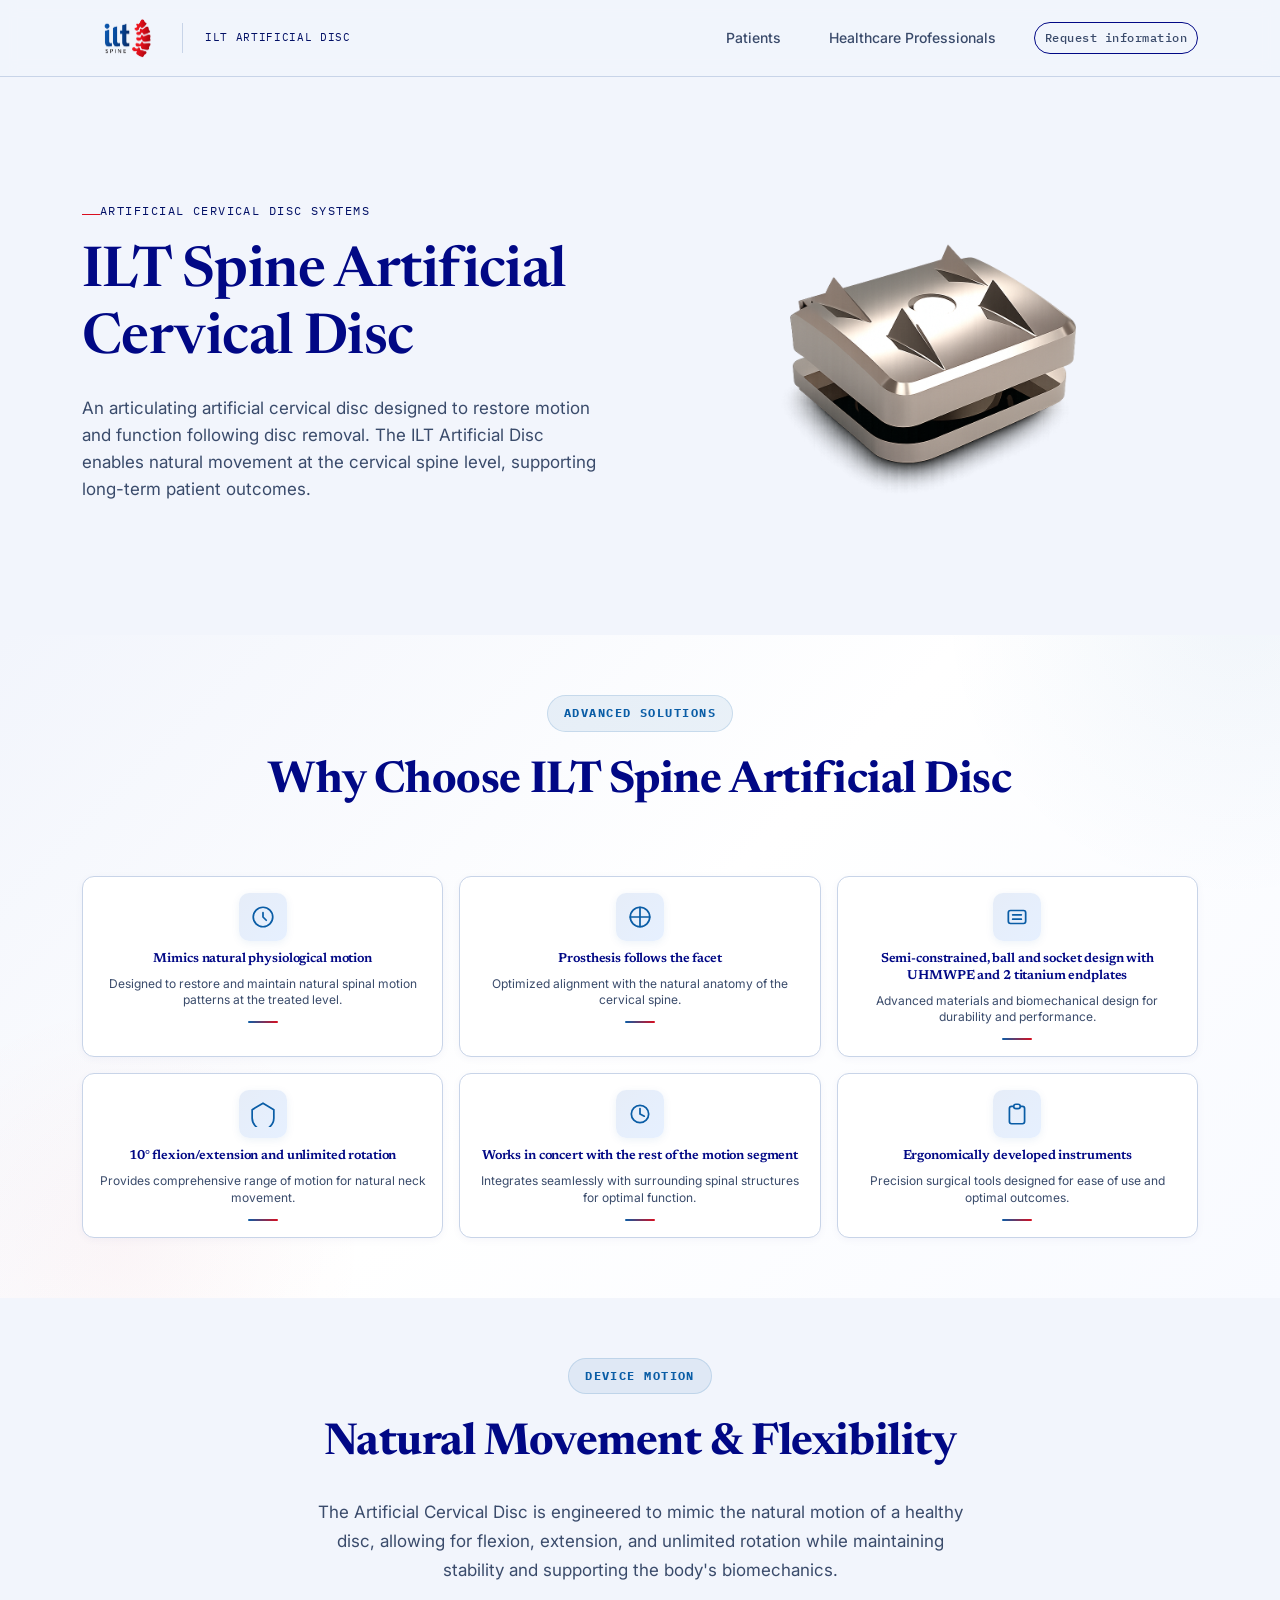
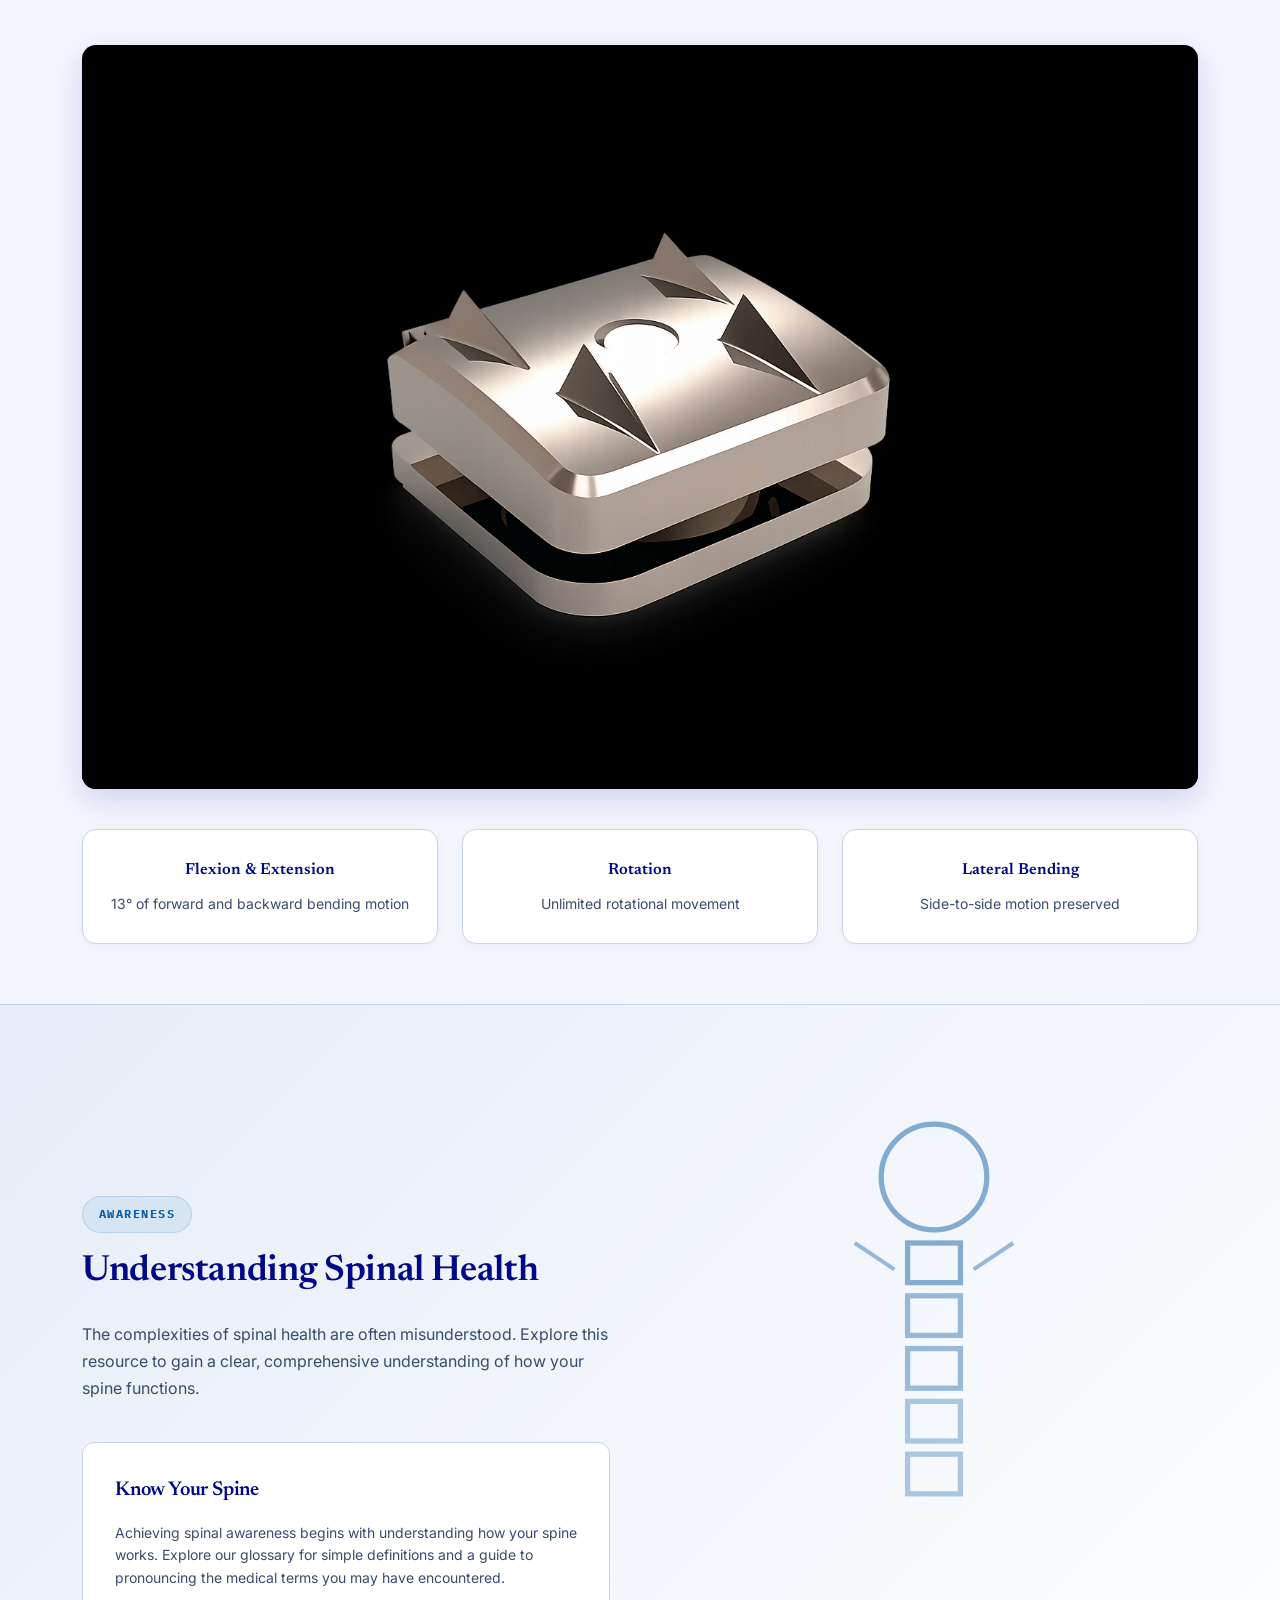
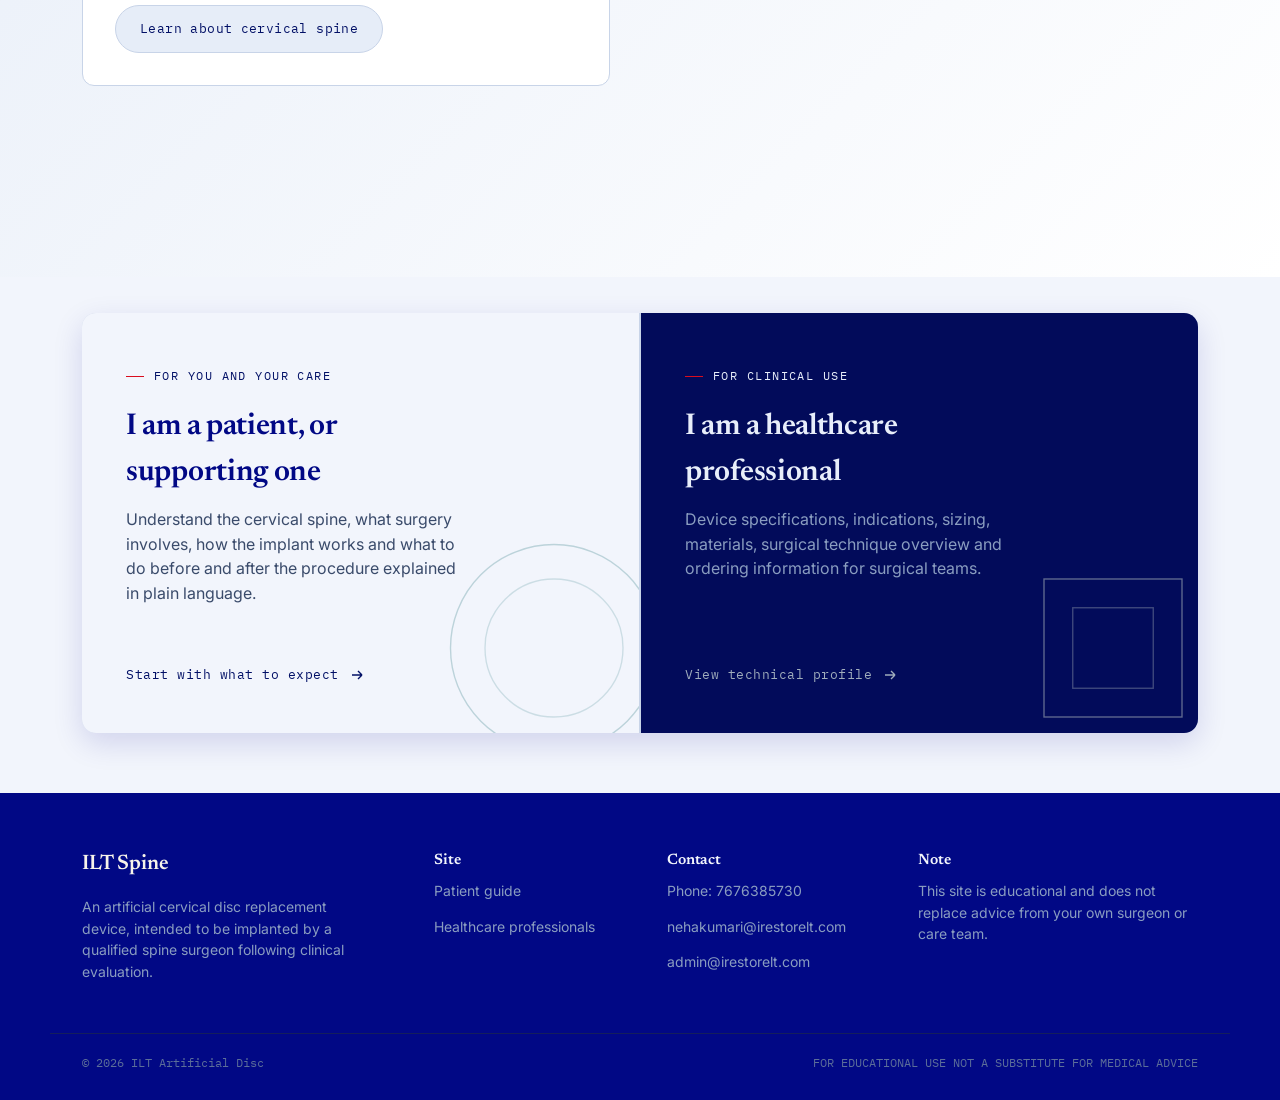
==== index.html @ 7a5d0569 "Update index.html" ====
<!doctype html>
<html lang="en">

<head>
  <meta charset="UTF-8" />
  <meta name="viewport" content="width=device-width, initial-scale=1.0" />
  <title>ILT Spine Cervical Disc Replacement Cage</title>
  <link rel="stylesheet" href="styles.css" />

  <link rel="icon" type="image/x-icon" href="./assets/favicon.ico" />
  <link rel="icon" type="image/png" sizes="32x32" href="./assets/images/Ilt_logo.png" />
</head>

<body>
  <header class="topbar">
    <div class="topbar-inner">
      <a href="index.html" class="brand">
        <img src="assets/images/Ilt_logo.png" alt="ILT Spine" class="brand-mark" />
        <div class="brand-divider"></div>
        <!-- <span class="brand-name">ILT Spine</span> -->
        <span class="brand-tag"> ILT ARTIFICIAL DISC</span>
      </a>
      <nav class="top-links">
        <div class="nav-item">
          <a href="patient.html">Patients</a>
          <div class="nav-dropdown nav-dropdown--patient">
            <div class="nav-dropdown-header">
              <span class="nav-dropdown-title">Patient Guide</span>
            </div>
            <ul>
              <li><a href="patient.html#causes"><span class="icon">→</span> Common causes of neck pain</a></li>
              <li><a href="patient.html#anatomy"><span class="icon">→</span> Cervical spine anatomy</a></li>
              <li><a href="patient.html#consider-surgery"><span class="icon">→</span> When to consider surgery</a></li>
              <li><a href="patient.html#procedures"><span class="icon">→</span> Procedures explained</a></li>
              <li><a href="patient.html#surgical-risks"><span class="icon">→</span> Understanding surgical risks</a></li>
              <li><a href="patient.html#preparation"><span class="icon">→</span> Preparing for surgery</a></li>
              <li><a href="patient.html#implant"><span class="icon">→</span> The implant & correction</a></li>
              <li><a href="patient.html#recovery"><span class="icon">→</span> Post-surgery recovery</a></li>
              <li><a href="patient.html#faq"><span class="icon">→</span> Common questions</a></li>
            </ul>
          </div>
        </div>
        <div class="nav-item">
          <a href="professional.html">Healthcare Professionals</a>
          <div class="nav-dropdown nav-dropdown--pro">
            <div class="nav-dropdown-header">
              <span class="nav-dropdown-title">Professional Resources</span>
            </div>
            <ul>
              <li><a href="professional.html#indications"><span class="icon">→</span> Indications & patient selection</a></li>
              <li><a href="professional.html#specs"><span class="icon">→</span> Device specifications</a></li>
              <li><a href="professional.html#features"><span class="icon">→</span> Features</a></li>
              <li><a href="professional.html#sizing"><span class="icon">→</span> Sizing</a></li>
              <li><a href="professional.html#technique"><span class="icon">→</span> Surgical technique</a></li>
              <li><a href="professional.html#contact"><span class="icon">→</span> Ordering & contact</a></li>
            </ul>
          </div>
        </div>
        <a href="professional.html#contact" class="pill-link">Request information</a>
      </nav>
      <button class="menu-toggle" aria-label="Open menu" aria-expanded="false">
        <svg width="18" height="14" viewBox="0 0 18 14" fill="none">
          <path d="M0 1H18M0 7H18M0 13H18" stroke="#030A8C" stroke-width="1.6" />
        </svg>
      </button>
    </div>
  </header>

  <main>
    <section class="home-hero">
      <div class="wrap hero-content">
        <div class="hero-text">
          <span class="eyebrow">Artificial cervical disc systems</span>
          <h1>ILT Spine Artificial Cervical Disc</h1>
          <p class="lede">
            An articulating artificial cervical disc designed to restore motion and function following disc removal. The
            ILT Artificial Disc enables natural movement at the cervical spine level, supporting long-term patient
            outcomes.
          </p>
        </div>
        <div class="hero-image">
          <img src="assets/images/Cage_bg_removed.png" alt="ILT Artificial Cervical Disc" />
        </div>
      </div>
    </section>

    <section class="product-solutions-section">
      <div class="wrap">
        <div class="section-header">
          <span class="section-eyebrow">Advanced Solutions</span>
          <h2>Why Choose ILT Spine Artificial Disc</h2>
        </div>

        <div class="solutions-layout">
          <!-- Features Column -->
          <div class="solutions-column">
            <div class="features-grid">
              <div class="feature-card">
                <div class="feature-icon">
                  <svg viewBox="0 0 24 24" fill="none" width="40" height="40">
                    <circle cx="12" cy="12" r="9" stroke="currentColor" stroke-width="1.6" />
                    <path d="M12 8V12L15 15" stroke="currentColor" stroke-width="1.6" stroke-linecap="round" />
                  </svg>
                </div>
                <h4>Mimics natural physiological motion</h4>
                <p>Designed to restore and maintain natural spinal motion patterns at the treated level.</p>
                <div class="feature-accent"></div>
              </div>
              <div class="feature-card">
                <div class="feature-icon">
                  <svg viewBox="0 0 24 24" fill="none" width="40" height="40">
                    <path d="M3 12h18M12 3v18" stroke="currentColor" stroke-width="1.6" stroke-linecap="round" />
                    <circle cx="12" cy="12" r="9" stroke="currentColor" stroke-width="1.6" />
                  </svg>
                </div>
                <h4>Prosthesis follows the facet</h4>
                <p>Optimized alignment with the natural anatomy of the cervical spine.</p>
                <div class="feature-accent"></div>
              </div>
              <div class="feature-card">
                <div class="feature-icon">
                  <svg viewBox="0 0 24 24" fill="none" width="40" height="40">
                    <rect x="4" y="6" width="16" height="12" rx="2" stroke="currentColor" stroke-width="1.6" />
                    <path d="M8 10h8M8 14h8" stroke="currentColor" stroke-width="1.6" stroke-linecap="round" />
                  </svg>
                </div>
                <h4>Semi-constrained, ball and socket design with UHMWPE and 2 titanium endplates</h4>
                <p>Advanced materials and biomechanical design for durability and performance.</p>
                <div class="feature-accent"></div>
              </div>
              <div class="feature-card">
                <div class="feature-icon">
                  <svg viewBox="0 0 24 24" fill="none" width="40" height="40">
                    <path d="M12 2L2 8v8c0 8 10 12 10 12s10-4 10-12V8l-10-6z" stroke="currentColor" stroke-width="1.6"
                      stroke-linecap="round" stroke-linejoin="round" />
                  </svg>
                </div>
                <h4>10° flexion/extension and unlimited rotation</h4>
                <p>Provides comprehensive range of motion for natural neck movement.</p>
                <div class="feature-accent"></div>
              </div>
              <div class="feature-card">
                <div class="feature-icon">
                  <svg viewBox="0 0 24 24" fill="none" width="40" height="40">
                    <circle cx="12" cy="12" r="8" stroke="currentColor" stroke-width="1.6" />
                    <path d="M12 7v5l4 2" stroke="currentColor" stroke-width="1.6" stroke-linecap="round"
                      stroke-linejoin="round" />
                  </svg>
                </div>
                <h4>Works in concert with the rest of the motion segment</h4>
                <p>Integrates seamlessly with surrounding spinal structures for optimal function.</p>
                <div class="feature-accent"></div>
              </div>
              <div class="feature-card">
                <div class="feature-icon">
                  <svg viewBox="0 0 24 24" fill="none" width="40" height="40">
                    <path d="M9 5H7a2 2 0 00-2 2v12a2 2 0 002 2h10a2 2 0 002-2V7a2 2 0 00-2-2h-2M9 5a2 2 0 002 2h2a2 2 0 002-2M9 5a2 2 0 012-2h2a2 2 0 012 2" stroke="currentColor" stroke-width="1.6" stroke-linecap="round" stroke-linejoin="round" />
                  </svg>
                </div>
                <h4>Ergonomically developed instruments</h4>
                <p>Precision surgical tools designed for ease of use and optimal outcomes.</p>
                <div class="feature-accent"></div>
              </div>
            </div>
          </div>
        </div>
      </div>
    </section>

    <section class="video-section">
      <div class="wrap">
        <div class="section-header">
          <span class="section-eyebrow">Device Motion</span>
          <h2>Natural Movement & Flexibility</h2>
          <p class="section-subtitle">The Artificial Cervical Disc is engineered to mimic the natural motion of a healthy disc, allowing for flexion, extension, and unlimited rotation while maintaining stability and supporting the body's biomechanics.</p>
        </div>
        <div class="video-container">
          <video id="motionVideo" width="100%" height="auto" controls muted poster="assets/images/Cage_bg_removed.png">
            <source src="assets/Video/Timeline 1.mp4" type="video/mp4">
            Your browser does not support the video tag.
          </video>
        </div>
        <div class="video-features">
          <div class="feature-item">
            <span class="feature-label">Flexion & Extension</span>
            <p>13° of forward and backward bending motion</p>
          </div>
          <div class="feature-item">
            <span class="feature-label">Rotation</span>
            <p>Unlimited rotational movement</p>
          </div>
          <div class="feature-item">
            <span class="feature-label">Lateral Bending</span>
            <p>Side-to-side motion preserved</p>
          </div>
        </div>
      </div>
    </section>

    <section class="awareness-section">
      <div class="wrap">
        <div class="awareness-container">
          <div class="awareness-content">
            <span class="section-eyebrow">Awareness</span>
            <h2>Understanding Spinal Health</h2>
            <p>The complexities of spinal health are often misunderstood. Explore this resource to gain a clear,
              comprehensive understanding of how your spine functions.</p>

            <div class="know-your-spine">
              <h3>Know Your Spine</h3>
              <p>Achieving spinal awareness begins with understanding how your spine works. Explore our glossary for
                simple definitions and a guide to pronouncing the medical terms you may have encountered.</p>
              <a href="patient.html#anatomy" class="btn btn-secondary"
                style="margin-top: 16px; display: inline-block;">Learn about cervical spine</a>
            </div>
          </div>
          <div class="awareness-visual">
            <svg viewBox="0 0 200 300" fill="none" width="100%" height="100%">
              <circle cx="100" cy="50" r="20" stroke="currentColor" stroke-width="2" opacity="0.6" />
              <rect x="90" y="75" width="20" height="15" stroke="currentColor" stroke-width="2" opacity="0.6" />
              <rect x="90" y="95" width="20" height="15" stroke="currentColor" stroke-width="2" opacity="0.5" />
              <rect x="90" y="115" width="20" height="15" stroke="currentColor" stroke-width="2" opacity="0.5" />
              <rect x="90" y="135" width="20" height="15" stroke="currentColor" stroke-width="2" opacity="0.4" />
              <rect x="90" y="155" width="20" height="15" stroke="currentColor" stroke-width="2" opacity="0.4" />
              <line x1="85" y1="85" x2="70" y2="75" stroke="currentColor" stroke-width="1.5" opacity="0.5" />
              <line x1="115" y1="85" x2="130" y2="75" stroke="currentColor" stroke-width="1.5" opacity="0.5" />
            </svg>
          </div>
        </div>
      </div>
    </section>

    <div class="wrap">
      <div class="chooser">
        <div class="choice-card patient">
          <a href="patient.html" class="choice-card-link">
            <span class="eyebrow">For you and your care</span>
            <h2>I am a patient, or supporting one</h2>
            <p>
              Understand the cervical spine, what surgery involves, how the
              implant works and what to do before and after the procedure
              explained in plain language.
            </p>
            <span class="choice-cta">Start with what to expect
              <svg viewBox="0 0 16 16" fill="none">
                <path d="M3 8H13M13 8L9 4M13 8L9 12" stroke="currentColor" stroke-width="1.4" />
              </svg>
            </span>
            <svg class="choice-figure" viewBox="0 0 200 200" fill="none">
              <circle cx="100" cy="100" r="90" stroke="#1C6E76" stroke-width="1.2" opacity="0.5" />
              <circle cx="100" cy="100" r="60" stroke="#1C6E76" stroke-width="1.2" opacity="0.35" />
            </svg>
          </a>
        </div>

        <div class="choice-card pro">
          <a href="professional.html" class="choice-card-link">
            <span class="eyebrow">For clinical use</span>
            <h2>I am a healthcare professional</h2>
            <p>
              Device specifications, indications, sizing, materials, surgical
              technique overview and ordering information for surgical teams.
            </p>
            <span class="choice-cta">View technical profile
              <svg viewBox="0 0 16 16" fill="none">
                <path d="M3 8H13M13 8L9 4M13 8L9 12" stroke="currentColor" stroke-width="1.4" />
              </svg>
            </span>
            <svg class="choice-figure" viewBox="0 0 200 200" fill="none">
              <rect x="40" y="40" width="120" height="120" stroke="#AEB9BD" stroke-width="1.2" opacity="0.6" />
              <rect x="65" y="65" width="70" height="70" stroke="#AEB9BD" stroke-width="1.2" opacity="0.4" />
            </svg>
          </a>
        </div>
      </div>
    </div>

    <!--<section class="home-strip wrap">
        <div class="strip-grid">
          <div class="strip-item reveal">
            <span class="num">01</span>
            <h4>Plain-language patient guide</h4>
            <p>
              Pre-surgery precautions, anatomy, the procedure, and how the
              implant restores motion — in the order you'll actually need it.
            </p>
          </div>
          <div class="strip-item reveal">
            <span class="num">02</span>
            <h4>Animated implant mechanics</h4>
            <p>
              See how disc height and the natural curve of the neck are
              restored, before and after, in a simple interactive diagram.
            </p>
          </div>
          <div class="strip-item reveal">
            <span class="num">03</span>
            <h4>Clinical reference for teams</h4>
            <p>
              Specifications, sizing, indications and technique notes for
              surgeons, theatre staff and referring physicians.
            </p>
          </div>
        </div>
      </section>-->
  </main>

  <footer>
    <div class="wrap">
      <div class="foot-col">
        <a href="index.html" class="brand" style="margin-bottom: 14px; display: inline-flex">
          <span class="brand-name" style="color: #f7f3ea">ILT Spine</span>
        </a>
        <p style="max-width: 280px">
          An artificial cervical disc replacement device, intended to be
          implanted by a qualified spine surgeon following clinical
          evaluation.
        </p>
      </div>
      <div class="foot-col">
        <h4>Site</h4>
        <p><a href="patient.html">Patient guide</a></p>
        <p><a href="professional.html">Healthcare professionals</a></p>
      </div>
      <div class="foot-col">
        <h4>Contact</h4>
        <p><a href="tel:7676385730">Phone: 7676385730</a></p>
        <p><a href="mailto:nehakumari@irestorelt.com">nehakumari@irestorelt.com</a></p>
        <p><a href="mailto:admin@irestorelt.com">admin@irestorelt.com</a></p>
      </div>
      <div class="foot-col">
        <h4>Note</h4>
        <p style="max-width: 280px">
          This site is educational and does not replace advice from your own
          surgeon or care team.
        </p>
      </div>
    </div>
    <div class="foot-bottom">
      <span>© 2026 ILT Artificial Disc</span>
      <span>FOR EDUCATIONAL USE NOT A SUBSTITUTE FOR MEDICAL ADVICE</span>
    </div>
  </footer>

  <script src="script.js"></script>
</body>

</html>
---- styles.css ----
/* =========================================================
   AXIS-C — Artificial Cervical Disc Replacement Cage
   Design tokens — ILT Spine brand
   ========================================================= */
@import url('https://fonts.googleapis.com/css2?family=Newsreader:ital,opsz,wght@0,6..72,400;0,6..72,500;0,6..72,600;1,6..72,500&family=Inter:wght@400;500;600;700&family=IBM+Plex+Mono:wght@400;500&display=swap');

:root {
  /* ── ILT Spine Palette ──────────────────────────────── */
  --ink: #010885;
  /* deep navy — primary text / headers */
  --blue: #0A5DA6;
  /* ILT mid-blue — primary brand / actions */
  --blue-deep: #021066;
  /* pressed / dark navy */
  --blue-soft: #E6EDF8;
  /* tinted blue surface */
  --ivory: #F2F5FC;
  /* cool blue-white — base background */
  --ivory-deep: #E2E8F4;
  /* slightly deeper panel */
  --red: #D90D1E;
  /* ILT vivid red — accent / highlight */
  --red-deep: #A60815;
  /* ILT deep red — pressed / shadow */
  --red-soft: #FBEAEC;
  /* tinted red surface */
  --titanium: #A0ADBC;
  /* implant material grey */
  --titanium-d: #6B7A8A;
  /* implant shadow grey */
  --slate: #3A4B6B;
  /* secondary text (blue-tinted slate) */
  --line: #C8D4E8;
  /* hairline rule on ivory */
  --line-cool: #B8C8DC;
  /* hairline rule on blue surfaces */
  --white: #FFFFFF;
  --danger: #A60815;
  /* reuse red-deep for danger */

  /* Type */
  --f-display: 'Newsreader', Georgia, serif;
  --f-body: 'Inter', -apple-system, BlinkMacSystemFont, 'Segoe UI', sans-serif;
  --f-mono: 'IBM Plex Mono', 'SFMono-Regular', Consolas, monospace;

  --radius: 6px;
  --radius-lg: 14px;
  --shadow-1: 0 1px 2px rgba(3, 10, 140, 0.06), 0 4px 14px rgba(3, 10, 140, 0.06);
  --shadow-2: 0 10px 30px rgba(3, 10, 140, 0.14);
  --maxw: 1180px;
}

* {
  box-sizing: border-box;
}

html {
  scroll-behavior: smooth;
}

body {
  margin: 0;
  font-family: var(--f-body);
  color: var(--ink);
  background: var(--ivory);
  -webkit-font-smoothing: antialiased;
  line-height: 1.55;
}

img {
  max-width: 100%;
  display: block;
}

a {
  color: inherit;
  text-decoration: none;
}

h1,
h2,
h3,
h4 {
  font-family: var(--f-display);
  font-weight: 600;
  margin: 0 0 0.5em;
  letter-spacing: -0.01em;
  color: var(--ink);
}

p {
  margin: 0 0 1em;
  color: var(--slate);
}

.eyebrow {
  font-family: var(--f-mono);
  font-size: 12px;
  letter-spacing: 0.12em;
  text-transform: uppercase;
  color: var(--blue-deep);
  display: flex;
  align-items: center;
  gap: 10px;
}

.eyebrow::before {
  content: "";
  width: 18px;
  height: 1px;
  background: var(--red);
  /* red accent bar — ILT brand mark echo */
  display: inline-block;
}

.wrap {
  max-width: var(--maxw);
  margin: 0 auto;
  padding: 0 32px;
  position: relative;
  z-index: 1;
}

@media (max-width:640px) {
  .wrap {
    padding: 0 20px;
  }
}

:focus-visible {
  outline: 2px solid var(--red);
  outline-offset: 3px;
}

@media (prefers-reduced-motion: reduce) {
  * {
    animation-duration: 0.001ms !important;
    animation-iteration-count: 1 !important;
    transition-duration: 0.001ms !important;
    scroll-behavior: auto !important;
  }
}

/* ---------------------------------------------------------
   Top bar
   --------------------------------------------------------- */
.topbar {
  position: sticky;
  top: 0;
  z-index: 50;
  background: rgba(242, 245, 252, 0.93);
  backdrop-filter: blur(8px);
  border-bottom: 1px solid var(--line);
}

.topbar-inner {
  max-width: var(--maxw);
  margin: 0 auto;
  padding: 18px 32px;
  display: flex;
  align-items: center;
  justify-content: space-between;
}

.brand {
  display: flex;
  align-items: center;
  gap: 10px;
}

.brand-mark {
  width: 90px;
  height: 40px;
  flex: none;
  object-fit: contain;
}

.brand-divider {
  width: 1px;
  height: 30px;
  background: var(--line);
}

.brand-name {
  font-family: var(--f-display);
  font-size: 21px;
  font-weight: 600;
  color: var(--ink);
}

.brand-tag {
  font-family: var(--f-mono);
  font-size: 11px;
  color: var(--blue-deep);
  letter-spacing: 0.06em;
  margin-left: 12px;
}

.top-links {
  display: flex;
  align-items: center;
  gap: 28px;
  font-size: 14px;
  font-weight: 500;
}

.top-links .nav-item {
  position: relative;
}

.top-links .nav-item > a {
  color: var(--slate);
  position: relative;
  padding: 6px 10px;
}

.top-links .nav-item > a:hover {
  color: var(--ink);
}

.top-links a {
  color: var(--slate);
  position: relative;
  padding: 6px 10px;
}

.top-links a:hover {
  color: var(--ink);
}

.top-links a.current {
  color: var(--blue-deep);
}

.top-links a.current::after {
  content: "";
  position: absolute;
  left: 0;
  right: 0;
  bottom: -3px;
  height: 2px;
  background: var(--red);
}

.pill-link {
  font-family: var(--f-mono);
  font-size: 12px;
  letter-spacing: 0.04em;
  border: 1px solid var(--ink);
  border-radius: 999px;
  padding: 7px 16px;
  color: var(--ink);
}

.pill-link:hover {
  background: var(--ink);
  color: var(--ivory) !important;
}

.menu-toggle {
  display: none;
}

@media (max-width:760px) {
  .top-links {
    display: none;
  }

  .menu-toggle {
    display: inline-flex;
    width: 34px;
    height: 34px;
    align-items: center;
    justify-content: center;
    border: 1px solid var(--line);
    border-radius: 6px;
    background: none;
  }
}

/* ---------------------------------------------------------
   Footer
   --------------------------------------------------------- */
footer {
  background: var(--ink);
  color: #B8C4E0;
  padding: 56px 0 28px;
  margin-top: 60px;
}

footer .wrap {
  display: flex;
  justify-content: space-between;
  gap: 40px;
  flex-wrap: wrap;
}

footer h4 {
  color: var(--ivory);
  font-size: 15px;
}

footer .foot-col p,
footer .foot-col a {
  color: #8A9DC0;
  font-size: 14px;
}

footer .foot-col a:hover {
  color: var(--ivory);
}

.foot-bottom {
  max-width: var(--maxw);
  margin: 36px auto 0;
  padding: 20px 32px 0;
  border-top: 1px solid #141E5C;
  display: flex;
  justify-content: space-between;
  gap: 16px;
  flex-wrap: wrap;
  font-size: 12px;
  color: #5C6E99;
  font-family: var(--f-mono);
}

/* ===========================================================
   HOME — split chooser
   =========================================================== */
.home-hero {
  padding: 48px 0 60px;
  background: var(--ivory);
}

.hero-content {
  display: grid;
  grid-template-columns: 1fr 1fr;
  gap: 60px;
  align-items: center;
}

.hero-text {
  text-align: left;
}

.home-hero .eyebrow {
  display: inline-block;
  margin-bottom: 20px;
}

.home-hero h1 {
  font-size: clamp(36px, 5vw, 56px);
  margin: 0 0 20px;
  line-height: 1.2;
}

.home-hero p.lede {
  max-width: none;
  margin: 0;
  font-size: 17px;
  line-height: 1.6;
  color: var(--slate);
}

.hero-image {
  display: flex;
  align-items: center;
  justify-content: center;
  min-height: 450px;
  background: transparent;
  border-radius: var(--radius-lg);
  overflow: hidden;
}

.hero-image img {
  width: 100%;
  height: 100%;
  object-fit: contain;
  padding: 20px;
  transform: scale(1.3);
}

@media (max-width: 900px) {
  .hero-content {
    grid-template-columns: 1fr;
    gap: 40px;
  }

  .hero-text {
    text-align: center;
  }

  .home-hero .eyebrow {
    justify-content: center;
  }

  .hero-image {
    min-height: 350px;
  }
}

.chooser {
  display: grid;
  grid-template-columns: 1fr 1fr;
  gap: 2px;
  background: var(--line);
  margin: 36px auto 60px;
  max-width: var(--maxw);
  border-radius: var(--radius-lg);
  overflow: hidden;
  box-shadow: var(--shadow-2);
}

@media (max-width:760px) {
  .chooser {
    grid-template-columns: 1fr;
    margin-left: 20px;
    margin-right: 20px;
  }
}

.choice-card {
  position: relative;
  background: var(--white);
  padding: 54px 44px 48px;
  display: flex;
  flex-direction: column;
  min-height: 420px;
  overflow: hidden;
  transition: background .35s ease;
}

.choice-card.patient {
  background: var(--ivory);
}

.choice-card.pro {
  background: #020B5A;
  color: #CDD8EF;
}

/* deep navy for professional card */
.choice-card.pro h2,
.choice-card.pro .eyebrow {
  color: #E8EEFA;
}

.choice-card.pro .eyebrow::before {
  background: var(--red);
}

.choice-card.pro p {
  color: #8A9DC0;
}

.choice-figure {
  position: absolute;
  right: -30px;
  bottom: -30px;
  width: 230px;
  height: 230px;
  opacity: 0.9;
  pointer-events: none;
}

.choice-card.patient .choice-figure {
  opacity: 0.5;
}

.choice-card .eyebrow {
  margin-bottom: 18px;
}

.choice-card h2 {
  font-size: 30px;
  max-width: 300px;
  margin-bottom: 10px;
}

.choice-card p {
  max-width: 340px;
  position: relative;
  z-index: 2;
}

.choice-cta {
  margin-top: auto;
  display: inline-flex;
  align-items: center;
  gap: 10px;
  font-family: var(--f-mono);
  font-size: 13px;
  letter-spacing: 0.04em;
  padding-top: 28px;
}

.choice-card.patient .choice-cta {
  color: var(--blue-deep);
}

.choice-card.pro .choice-cta {
  color: var(--titanium);
}

.choice-cta svg {
  width: 16px;
  height: 16px;
  transition: transform .25s ease;
}

.choice-card:hover .choice-cta svg {
  transform: translateX(5px);
}

.choice-card:hover {
  transform: none;
}

.choice-card.patient:hover {
  background: var(--blue-soft);
}

.choice-card.pro:hover {
  background: #010840;
}

.choice-card::after {
  content: "";
  position: absolute;
  inset: 0;
  border: 1px solid transparent;
  transition: border-color .3s;
}

.choice-card-link {
  text-decoration: none;
  color: inherit;
  display: flex;
  flex-direction: column;
  position: absolute;
  inset: 0;
  padding: 54px 44px 48px;
  z-index: 2;
}

.choice-dropdown {
  opacity: 0;
  visibility: hidden;
  max-height: 0;
  overflow: hidden;
  transition: opacity 0.3s ease, max-height 0.3s ease;
  margin-top: 20px;
}

.choice-card:hover .choice-dropdown {
  opacity: 1;
  visibility: visible;
  max-height: 500px;
}

.choice-dropdown h4 {
  font-size: 13px;
  letter-spacing: 0.04em;
  margin-bottom: 12px;
  font-weight: 600;
}

.choice-card.pro .choice-dropdown h4 {
  color: #8A9DC0;
}

.choice-card.patient .choice-dropdown h4 {
  color: var(--blue-deep);
}

.choice-dropdown ul {
  list-style: none;
  padding: 0;
  margin: 0;
  display: flex;
  flex-direction: column;
  gap: 8px;
}

.choice-dropdown li a {
  font-size: 13px;
  text-decoration: none;
  line-height: 1.4;
  transition: opacity 0.2s ease;
  opacity: 0.85;
}

.choice-card.patient .choice-dropdown li a {
  color: var(--blue-deep);
}

.choice-card.pro .choice-dropdown li a {
  color: #8A9DC0;
}

.choice-dropdown li a:hover {
  opacity: 1;
}

.home-strip {
  border-top: 1px solid var(--line);
  padding: 46px 0 70px;
}

.strip-grid {
  display: grid;
  grid-template-columns: repeat(3, 1fr);
  gap: 36px;
}

@media (max-width:760px) {
  .strip-grid {
    grid-template-columns: 1fr;
    gap: 28px;
  }
}

.strip-item .num {
  font-family: var(--f-mono);
  font-size: 12px;
  color: var(--red);
  display: block;
  margin-bottom: 10px;
}

.strip-item h4 {
  font-size: 17px;
  margin-bottom: 6px;
}

.strip-item p {
  font-size: 14px;
  margin: 0;
}

/* ===========================================================
   PATIENT / PROFESSIONAL PAGE LAYOUT — chapters
   =========================================================== */
.page-hero {
  padding: 56px 0 40px;
  border-bottom: 1px solid var(--line);
}

.page-hero .grid {
  display: grid;
  grid-template-columns: 1.1fr 0.9fr;
  gap: 48px;
  align-items: center;
}

@media (max-width:820px) {
  .page-hero .grid {
    grid-template-columns: 1fr;
  }
}

.page-hero h1 {
  font-size: clamp(30px, 4.2vw, 46px);
}

.page-hero p.lede {
  font-size: 17px;
  max-width: 480px;
}

.page-hero .hero-img {
  border-radius: var(--radius-lg);
  overflow: hidden;
  aspect-ratio: 4/3;
  background: var(--ivory-deep);
  box-shadow: var(--shadow-1);
}

.hero-img img {
  width: 100%;
  height: 100%;
  object-fit: cover;
}

.img-caption {
  font-family: var(--f-mono);
  font-size: 11px;
  color: var(--slate);
  margin-top: 8px;
  letter-spacing: 0.02em;
}

.layout {
  display: grid;
  grid-template-columns: 240px 1fr;
  gap: 56px;
  max-width: var(--maxw);
  margin: 0 auto;
  padding: 48px 32px 0;
}

@media (max-width:900px) {
  .layout {
    grid-template-columns: 1fr;
    padding: 36px 20px 0;
  }
}

.chapter-nav {
  position: sticky;
  top: 90px;
  align-self: start;
  border-left: 1px solid var(--line);
  padding-left: 18px;
}

@media (max-width:900px) {
  .chapter-nav {
    position: static;
    border-left: none;
    padding-left: 0;
    display: flex;
    overflow-x: auto;
    gap: 18px;
    border-bottom: 1px solid var(--line);
    padding-bottom: 14px;
    margin-bottom: 8px;
  }
}

.chapter-nav a {
  display: flex;
  gap: 10px;
  font-size: 13.5px;
  color: var(--slate);
  padding: 9px 0;
  white-space: nowrap;
}

.chapter-nav a .cn {
  font-family: var(--f-mono);
  font-size: 11px;
  color: var(--titanium-d);
}

.chapter-nav a.active {
  color: var(--ink);
  font-weight: 600;
}

.chapter-nav a.active .cn {
  color: var(--red);
}

.chapter-nav .progress-track {
  height: 3px;
  background: var(--line);
  border-radius: 2px;
  margin-top: 14px;
  overflow: hidden;
}

.chapter-nav .progress-fill {
  height: 100%;
  width: 8%;
  background: var(--red);
  transition: width .25s ease;
}

@media (max-width:900px) {
  .chapter-nav .progress-track {
    display: none;
  }
}

.chapters {
  display: flex;
  flex-direction: column;
  gap: 0;
  padding-bottom: 90px;
}

.chapter {
  padding: 46px 0 14px;
  border-bottom: 1px solid var(--line);
  scroll-margin-top: 90px;
}

.chapter:last-child {
  border-bottom: none;
}

.chapter-head {
  display: flex;
  align-items: baseline;
  gap: 14px;
  margin-bottom: 6px;
}

.chapter-head .cnum {
  font-family: var(--f-mono);
  font-size: 13px;
  color: var(--red);
}

.chapter h2 {
  font-size: 26px;
  margin-bottom: 4px;
}

.chapter .sub {
  color: var(--slate);
  font-size: 15px;
  margin-bottom: 28px;
  max-width: 640px;
}

/* Reveal-on-scroll */
.reveal {
  opacity: 0;
  transform: translateY(16px);
  transition: opacity .6s ease, transform .6s ease;
}

.reveal.in {
  opacity: 1;
  transform: translateY(0);
}

/* ---- Precaution cards ---- */
.precaution-cols {
  display: grid;
  grid-template-columns: 1fr 1fr;
  gap: 26px;
}

@media (max-width:680px) {
  .precaution-cols {
    grid-template-columns: 1fr;
  }
}

.precaution-block {
  background: var(--white);
  border: 1px solid var(--line);
  border-radius: var(--radius-lg);
  padding: 26px 26px 8px;
}

.precaution-block h3 {
  font-family: var(--f-body);
  font-weight: 700;
  font-size: 15px;
  display: flex;
  align-items: center;
  gap: 10px;
  text-transform: uppercase;
  letter-spacing: 0.04em;
  color: var(--blue-deep);
}

.precaution-block.caution h3 {
  color: var(--danger);
}

.precaution-block h3 .dot {
  width: 8px;
  height: 8px;
  border-radius: 50%;
  background: var(--blue);
  display: inline-block;
}

.precaution-block.caution h3 .dot {
  background: var(--danger);
}

ul.check-list {
  list-style: none;
  margin: 14px 0 0;
  padding: 0;
}

ul.check-list li {
  display: flex;
  gap: 12px;
  padding: 11px 0;
  border-top: 1px solid var(--line);
  font-size: 14.5px;
  color: var(--slate);
}

ul.check-list li:first-child {
  border-top: none;
}

ul.check-list li svg {
  flex: none;
  width: 16px;
  height: 16px;
  margin-top: 3px;
  color: var(--blue);
}

.precaution-block.caution svg {
  color: var(--danger);
}

.timeline-bar {
  display: flex;
  align-items: stretch;
  gap: 0;
  margin-top: 34px;
  border: 1px solid var(--line);
  border-radius: var(--radius-lg);
  overflow: hidden;
  background: var(--white);
}

.timeline-bar .tl-step {
  flex: 1;
  padding: 18px 18px 18px;
  border-right: 1px solid var(--line);
  position: relative;
}

.timeline-bar .tl-step:last-child {
  border-right: none;
}

.timeline-bar .tl-step .tl-when {
  font-family: var(--f-mono);
  font-size: 11px;
  color: var(--red);
  display: block;
  margin-bottom: 8px;
}

.timeline-bar .tl-step p {
  font-size: 13.5px;
  margin: 0;
  color: var(--slate);
}

@media (max-width:760px) {
  .timeline-bar {
    flex-direction: column;
  }

  .timeline-bar .tl-step {
    border-right: none;
    border-bottom: 1px solid var(--line);
  }
}

/* ---- Anatomy chapter ---- */
.anatomy-grid {
  display: grid;
  grid-template-columns: 0.95fr 1.05fr;
  gap: 48px;
  align-items: start;
}

@media (max-width:820px) {
  .anatomy-grid {
    grid-template-columns: 1fr;
  }
}

.anatomy-figure {
  background: var(--blue-soft);
  border-radius: var(--radius-lg);
  padding: 28px;
  display: flex;
  align-items: center;
  justify-content: center;
}

.anatomy-figure svg {
  width: 100%;
  height: auto;
  max-width: 340px;
}

.vert-label-list {
  margin-top: 22px;
  display: grid;
  grid-template-columns: 1fr 1fr;
  gap: 8px 18px;
}

.vert-label-list div {
  font-family: var(--f-mono);
  font-size: 12px;
  color: var(--slate);
  display: flex;
  justify-content: space-between;
  border-bottom: 1px dashed var(--line-cool);
  padding-bottom: 6px;
}

.vert-label-list span {
  color: var(--ink);
  font-weight: 600;
}

.proc-grid {
  margin-top: 10px;
  display: grid;
  grid-template-columns: repeat(3, 1fr);
  gap: 22px;
}

@media (max-width:820px) {
  .proc-grid {
    grid-template-columns: 1fr;
  }
}

.proc-card {
  background: var(--white);
  border: 1px solid var(--line);
  border-radius: var(--radius-lg);
  padding: 24px;
  display: flex;
  flex-direction: column;
}

.proc-card .proc-icon {
  width: 38px;
  height: 38px;
  color: var(--blue);
  margin-bottom: 14px;
}

.proc-card h4 {
  font-size: 16.5px;
  margin-bottom: 8px;
}

.proc-card p {
  font-size: 14px;
  margin: 0 0 16px;
}

.proc-card .btn-secondary {
  display: inline-block;
  margin-top: auto;
}

.proc-card.featured {
  border-color: var(--blue);
  background: linear-gradient(180deg, var(--blue-soft), var(--white));
}

.proc-card .proc-tag {
  font-family: var(--f-mono);
  font-size: 10.5px;
  color: var(--blue-deep);
  letter-spacing: 0.05em;
  text-transform: uppercase;
  display: inline-block;
  margin-bottom: 10px;
}

/* ---- Implant / animation chapter ---- */
.implant-stage {
  background: #020B5A;
  /* deep navy — ILT brand dark */
  border-radius: var(--radius-lg);
  padding: 38px 38px 26px;
  color: #CDD8EF;
}

.implant-stage-top {
  display: flex;
  justify-content: space-between;
  align-items: flex-start;
  flex-wrap: wrap;
  gap: 14px;
  margin-bottom: 20px;
}

.implant-stage h3 {
  color: #E8EEFA;
  font-size: 19px;
  margin-bottom: 4px;
}

.implant-stage .stage-note {
  font-size: 13px;
  color: #7A94C0;
  margin: 0;
  max-width: 420px;
}

.anim-toggle {
  display: inline-flex;
  border: 1px solid #1A2A7A;
  border-radius: 999px;
  overflow: hidden;
  font-family: var(--f-mono);
  font-size: 12px;
}

.anim-toggle button {
  background: none;
  border: none;
  color: #7A94C0;
  padding: 9px 18px;
  cursor: pointer;
  letter-spacing: 0.03em;
}

.anim-toggle button.active {
  background: var(--red);
  color: #FFF0F1;
  font-weight: 600;
}

.anim-canvas {
  background: #010840;
  border-radius: 10px;
  padding: 14px;
  display: flex;
  justify-content: center;
}

.anim-canvas svg {
  width: 100%;
  max-width: 560px;
  height: auto;
}

/* ---- Implant correction animation states ---- */
.anim-canvas svg .vert-top,
.anim-canvas svg .vert-bottom {
  transition: transform .8s cubic-bezier(.2, .7, .3, 1);
  transform-box: fill-box;
}

.anim-canvas svg .bulge {
  transition: opacity .5s ease, transform .5s ease;
  transform-box: fill-box;
  transform-origin: center;
}

.anim-canvas svg .implant {
  transition: opacity .5s ease .25s, transform .5s ease .25s;
  transform-box: fill-box;
  transform-origin: center;
}

.anim-canvas svg .nerve {
  transition: stroke .6s ease, d .6s ease;
}

.anim-canvas svg .cord-canal {
  transition: opacity .5s ease;
}

/* default / before */
.anim-canvas svg.state-before .vert-top {
  transform: translateY(8px);
}

.anim-canvas svg.state-before .vert-bottom {
  transform: translateY(-8px);
}

.anim-canvas svg.state-before .bulge {
  opacity: 1;
  transform: scale(1);
}

.anim-canvas svg.state-before .implant {
  opacity: 0;
  transform: scale(.7);
}

.anim-canvas svg.state-before .nerve {
  stroke: var(--red);
}

/* red = pain/compression */

.anim-canvas svg.state-after .vert-top {
  transform: translateY(-10px) rotate(-1.5deg);
}

.anim-canvas svg.state-after .vert-bottom {
  transform: translateY(10px) rotate(1deg);
}

.anim-canvas svg.state-after .bulge {
  opacity: 0;
  transform: scale(.75);
}

.anim-canvas svg.state-after .implant {
  opacity: 1;
  transform: scale(1);
}

.anim-canvas svg.state-after .nerve {
  stroke: #5B8ACA;
}

/* calm blue = restored */

.anim-legend {
  display: flex;
  gap: 22px;
  margin-top: 18px;
  flex-wrap: wrap;
}

.anim-legend span {
  font-family: var(--f-mono);
  font-size: 11.5px;
  color: #7A94C0;
  display: flex;
  align-items: center;
  gap: 8px;
}

.anim-legend .swatch {
  width: 10px;
  height: 10px;
  border-radius: 2px;
  display: inline-block;
}

.implant-readout {
  display: grid;
  grid-template-columns: repeat(3, 1fr);
  gap: 16px;
  margin-top: 22px;
}

@media (max-width:680px) {
  .implant-readout {
    grid-template-columns: 1fr 1fr;
  }
}

.readout-cell {
  border: 1px solid #1A2A7A;
  border-radius: 8px;
  padding: 14px 16px;
}

.readout-cell .label {
  font-family: var(--f-mono);
  font-size: 10.5px;
  color: #5B7AB0;
  letter-spacing: 0.05em;
  text-transform: uppercase;
}

.readout-cell .value {
  font-family: var(--f-display);
  font-size: 22px;
  color: #E8EEFA;
  margin-top: 4px;
  transition: opacity .3s;
}

.implant-explain {
  display: grid;
  grid-template-columns: 1fr 1fr;
  gap: 40px;
  margin-top: 40px;
  align-items: stretch;
}

@media (max-width:820px) {
  .implant-explain {
    grid-template-columns: 1fr;
  }
}

.implant-explain .product-shot {
  border-radius: var(--radius-lg);
  overflow: hidden;
  background: var(--ivory-deep);
  height: 100%;
}

.implant-explain .product-shot img {
  width: 100%;
  height: 100%;
  object-fit: cover;
}

.step-list {
  counter-reset: step;
  list-style-type: none;
  padding-left: 0;
}

.step-list .step {
  position: relative;
  padding-left: 38px;
  padding-bottom: 22px;
  border-left: 1px solid var(--line);
  margin-left: 6px;
}

.step-list .step:last-child {
  border-color: transparent;
  padding-bottom: 0;
}

.step-list .step::before {
  counter-increment: step;
  content: counter(step);
  position: absolute;
  left: -13px;
  top: 0;
  width: 26px;
  height: 26px;
  border-radius: 50%;
  background: var(--ivory);
  border: 1px solid var(--blue);
  color: var(--blue-deep);
  font-family: var(--f-mono);
  font-size: 12px;
  display: flex;
  align-items: center;
  justify-content: center;
}

.step-list h4 {
  font-size: 15.5px;
  margin-bottom: 5px;
}

/* ── Sizing Matrix ──────────────────────── */
.sizing-matrix {
  display: grid;
  grid-template-columns: 1fr 1fr;
  gap: 40px;
  margin-top: 40px;
}

@media (max-width:768px) {
  .sizing-matrix {
    grid-template-columns: 1fr;
    gap: 32px;
  }
}

.footprint-option {
  display: flex;
  flex-direction: column;
  gap: 24px;
}

.footprint-header {
  display: flex;
  align-items: baseline;
  gap: 12px;
  margin-bottom: 4px;
}

.footprint-visual {
  display: none;
}

.footprint-header h3 {
  margin: 0;
  font-size: 24px;
  color: var(--ink);
  font-weight: 700;
}

.footprint-dim {
  margin: 0;
  font-size: 15px;
  color: var(--slate);
  font-family: var(--f-mono);
  letter-spacing: 0.02em;
  font-weight: 500;
}

.height-options-label {
  font-size: 12px;
  font-family: var(--f-mono);
  color: var(white);
  letter-spacing: 0.06em;
  text-transform: uppercase;
  margin-bottom: 8px;
  display: block;
}

.height-options {
  display: grid;
  grid-template-columns: repeat(4, 1fr);
  gap: 12px;
}

@media (max-width:680px) {
  .height-options {
    grid-template-columns: repeat(2, 1fr);
  }
}

.height-btn {
  padding: 20px 16px;
  border: 2px solid var(--line);
  border-radius: 10px;
  background: var(--white);
  font-family: var(--f-mono);
  font-size: 15px;
  font-weight: 700;
  color: var(--ink);
  cursor: pointer;
  display: flex;
  flex-direction: column;
  align-items: center;
  justify-content: center;
  gap: 4px;
  position: relative;
  box-shadow: 0 2px 6px rgba(3, 10, 140, 0.04);
}

.height-btn span {
  font-size: 10px;
  font-weight: 500;
  opacity: 0.7;
  letter-spacing: 0.02em;
  text-transform: uppercase;
  margin-top: 2px;
}

.height-btn:hover {
  border-color: var(--blue);
  background: var(--blue-soft);
  box-shadow: 0 4px 12px rgba(10, 93, 166, 0.14);
}

.height-btn:active,
.height-btn.selected {
  border-color: var(--blue-deep);
  background: var(--blue);
  color: var(--white);
  box-shadow: 0 6px 16px rgba(10, 93, 166, 0.2);
}

.height-btn:focus-visible {
  outline: 2px solid var(--red);
  outline-offset: 2px;
}

.step-list p {
  font-size: 14px;
  margin: 0;
}

.callout {
  background: var(--red-soft);
  border: 1px solid #F0B8BC;
  border-radius: var(--radius-lg);
  padding: 22px 26px;
  margin-top: 30px;
  display: flex;
  gap: 16px;
  align-items: flex-start;
}

.callout svg {
  flex: none;
  width: 22px;
  height: 22px;
  color: var(--red-deep);
  margin-top: 2px;
}

.callout p {
  margin: 0;
  font-size: 14.5px;
  color: #6B1A22;
}

.callout strong {
  color: #4A1018;
}

.faq {
  margin-top: 8px;
}

.faq-item {
  border-bottom: 1px solid var(--line);
}

.faq-item summary {
  cursor: pointer;
  padding: 18px 0;
  font-weight: 600;
  font-size: 15px;
  list-style: none;
  display: flex;
  justify-content: space-between;
  align-items: center;
  gap: 14px;
}

.faq-item summary::-webkit-details-marker {
  display: none;
}

.faq-item summary .plus {
  font-family: var(--f-mono);
  color: var(--blue);
  font-size: 18px;
  flex: none;
}

.faq-item[open] summary .plus {
  transform: rotate(45deg);
}

.faq-item p {
  padding-bottom: 18px;
  font-size: 14.5px;
  max-width: 680px;
}

.end-cta {
  margin-top: 54px;
  background: var(--ink);
  border-radius: var(--radius-lg);
  padding: 38px 40px;
  color: var(--ivory);
  display: flex;
  justify-content: space-between;
  align-items: center;
  gap: 24px;
  flex-wrap: wrap;
}

.end-cta h3 {
  color: var(--ivory);
  margin-bottom: 6px;
  font-size: 21px;
}

.end-cta p {
  color: #8A9DC0;
  margin: 0;
  max-width: 420px;
}

.btn {
  font-family: var(--f-mono);
  font-size: 13px;
  letter-spacing: 0.03em;
  background: var(--red);
  color: #FFFFFF;
  border: none;
  border-radius: 999px;
  padding: 13px 24px;
  cursor: pointer;
  white-space: nowrap;
  text-align: center;
  display: inline-block;
}

.btn:hover {
  background: var(--red-deep);
}

.btn-outline {
  background: none;
  border: 1px solid var(--ivory);
  color: var(--ivory);
}

.btn-outline:hover {
  background: var(--ivory);
  color: var(--ink);
}

.btn-secondary {
  background: var(--blue-soft);
  color: var(--blue-deep);
  border: 1px solid var(--line);
}

.btn-secondary:hover {
  background: var(--blue);
  color: var(--white);
  border-color: var(--blue);
}

.btn-white {
  background: var(--white);
  color: var(--blue);
  border: 1px solid var(--blue);
}

.btn-white:hover {
  background: var(--blue-soft);
  color: var(--blue-deep);
}

/* Professional page specifics */
.spec-table {
  width: 100%;
  border-collapse: collapse;
  margin-top: 8px;
  font-size: 14px;
}

.spec-table th {
  text-align: left;
  font-family: var(--f-mono);
  font-size: 11px;
  letter-spacing: 0.05em;
  text-transform: uppercase;
  color: var(--blue-deep);
  border-bottom: 1px solid var(--line);
  padding: 10px 14px 10px 0;
}

.spec-table td {
  padding: 13px 14px 13px 0;
  border-bottom: 1px solid var(--line);
  color: var(--slate);
}

.spec-table tr td:first-child {
  color: var(--ink);
  font-weight: 600;
  width: 34%;
}

.badge-row {
  display: flex;
  gap: 10px;
  flex-wrap: wrap;
  margin-top: 18px;
}

.badge {
  font-family: var(--f-mono);
  font-size: 11.5px;
  border: 1px solid var(--line-cool);
  border-radius: 999px;
  padding: 7px 14px;
  color: var(--blue-deep);
  background: var(--blue-soft);
}

.sizing-grid {
  display: grid;
  grid-template-columns: repeat(4, 1fr);
  gap: 14px;
  margin-top: 18px;
}

@media (max-width:760px) {
  .sizing-grid {
    grid-template-columns: repeat(2, 1fr);
  }
}

.size-chip {
  border: 1px solid var(--line);
  border-radius: 10px;
  padding: 16px;
  text-align: center;
  background: var(--white);
}

.size-chip .h {
  font-family: var(--f-display);
  font-size: 20px;
}

/* Form styles */
.contact-form-wrapper {
  max-width: 540px;
  margin-top: 24px;
}

.contact-form {
  display: flex;
  flex-direction: column;
  gap: 20px;
}

.form-group {
  display: flex;
  flex-direction: column;
  gap: 8px;
}

.form-group label {
  font-family: var(--f-body);
  font-size: 14px;
  font-weight: 500;
  color: var(--ink);
}

.required {
  color: var(--red);
  font-weight: 600;
}

.form-group input,
.form-group textarea {
  border: 1px solid var(--line);
  border-radius: var(--radius);
  padding: 11px 14px;
  font-family: var(--f-body);
  font-size: 14px;
  color: var(--ink);
  background: var(--white);
  transition: border-color 0.2s, box-shadow 0.2s;
}

.form-group input::placeholder,
.form-group textarea::placeholder {
  color: #9BA7B8;
}

.form-group input:focus,
.form-group textarea:focus {
  outline: none;
  border-color: var(--white);
  box-shadow: 0 0 0 3px rgba(10, 93, 166, 0.08);
}

.contact-form .btn {
  align-self: flex-start;
}

.size-chip .l {
  font-family: var(--f-body);
  font-size: 10.5px;
  color: var(--slate);
  margin-top: 4px;
}

/* Home page product sections */

.section-header {
  text-align: center;
  margin-bottom: 60px;
  position: relative;
  z-index: 2;
}

.section-eyebrow {
  font-family: var(--f-mono);
  font-size: 12px;
  letter-spacing: 0.12em;
  text-transform: uppercase;
  color: var(--blue);
  display: inline-block;
  margin-bottom: 16px;
  font-weight: 700;
  padding: 8px 16px;
  background: rgba(10, 93, 166, 0.08);
  border-radius: 20px;
  border: 1px solid rgba(10, 93, 166, 0.15);
}

.section-header h2 {
  font-size: 44px;
  margin-bottom: 20px;
  color: var(--ink);
  font-weight: 700;
}

.section-subtitle {
  font-size: 17px;
  color: var(--slate);
  max-width: 650px;
  margin: 0 auto;
  line-height: 1.7;
}

.product-solutions-section {
  padding: 60px 0;
  background: linear-gradient(135deg, #F2F5FC 0%, #FFFFFF 50%, #F8FAFF 100%);
  position: relative;
  overflow: hidden;
}

.product-solutions-section::before {
  content: '';
  position: absolute;
  top: -50%;
  right: -20%;
  width: 600px;
  height: 600px;
  background: radial-gradient(circle, rgba(10, 93, 166, 0.05) 0%, transparent 70%);
  border-radius: 50%;
  pointer-events: none;
}

.product-solutions-section::after {
  content: '';
  position: absolute;
  bottom: -30%;
  left: -10%;
  width: 500px;
  height: 500px;
  background: radial-gradient(circle, rgba(217, 13, 30, 0.03) 0%, transparent 70%);
  border-radius: 50%;
  pointer-events: none;
}

.solutions-layout {
  display: grid;
  grid-template-columns: 1fr;
  gap: 70px;
  margin-top: 60px;
  position: relative;
  z-index: 1;
}

.solutions-column {
  display: flex;
  flex-direction: column;
  width: 100%;
}

.column-title {
  font-size: 24px;
  font-weight: 700;
  color: var(--ink);
  margin-bottom: 32px;
  padding-bottom: 18px;
  border-bottom: 3px solid transparent;
  background: linear-gradient(90deg, var(--blue) 0%, var(--red) 100%);
  background-clip: text;
  -webkit-background-clip: text;
  -webkit-text-fill-color: transparent;
  position: relative;
}

.column-title::after {
  content: '';
  position: absolute;
  bottom: -18px;
  left: 0;
  right: 0;
  height: 3px;
  background: linear-gradient(90deg, var(--blue), var(--red));
  border-radius: 3px;
}

.features-grid {
  display: grid;
  grid-template-columns: repeat(3, 1fr);
  gap: 16px;
}

@media (max-width: 640px) {
  .features-grid {
    grid-template-columns: 1fr;
    gap: 20px;
  }
}

.feature-card {
  background: var(--white);
  border: 1.5px solid var(--line);
  border-radius: 12px;
  padding: 16px;
  text-align: center;
  transition: all 0.35s cubic-bezier(0.34, 1.56, 0.64, 1);
  position: relative;
  overflow: hidden;
  box-shadow: 0 2px 8px rgba(3, 10, 140, 0.04);
  display: flex;
  flex-direction: column;
  align-items: center;
}

.feature-card::after {
  content: '';
  position: absolute;
  inset: 0;
  background: radial-gradient(circle 400px at 50% 0%, rgba(10, 93, 166, 0.08) 0%, transparent 80%);
  opacity: 0;
  transition: opacity 0.35s;
  pointer-events: none;
}

.feature-card:hover {
  transform: translateY(-8px);
  border-color: var(--blue);
  box-shadow: 0 20px 40px rgba(3, 10, 140, 0.15);
}

.feature-card:hover::after {
  opacity: 1;
}

.feature-card::before {
  content: '';
  position: absolute;
  top: 0;
  left: 0;
  right: 0;
  height: 4px;
  background: linear-gradient(90deg, var(--blue), var(--red));
  opacity: 0;
  transition: opacity 0.35s;
}

.feature-card:hover::before {
  opacity: 1;
}

.feature-icon {
  display: inline-flex;
  align-items: center;
  justify-content: center;
  width: 48px;
  height: 48px;
  background: linear-gradient(135deg, var(--blue-soft), #E6F0FF);
  border-radius: 10px;
  margin-bottom: 10px;
  color: var(--blue);
  position: relative;
  z-index: 1;
  box-shadow: 0 2px 8px rgba(10, 93, 166, 0.08);
  transition: all 0.35s;
}

.feature-card:hover .feature-icon {
  background: linear-gradient(135deg, var(--blue), #4A90E2);
  color: var(--white);
  transform: scale(1.1) rotate(5deg);
  box-shadow: 0 8px 24px rgba(10, 93, 166, 0.2);
}

.feature-card svg {
  color: inherit;
  width: 26px;
  height: 26px;
}

.feature-card h4 {
  font-size: 13px;
  font-weight: 600;
  margin-bottom: 8px;
  color: var(--ink);
  position: relative;
  z-index: 1;
  line-height: 1.3;
}

.feature-card p {
  font-size: 12px;
  color: var(--slate);
  margin: 0;
  line-height: 1.4;
  position: relative;
  z-index: 1;
}

.feature-accent {
  width: 30px;
  height: 2px;
  background: linear-gradient(90deg, var(--blue), var(--red));
  margin-top: 12px;
  margin-left: auto;
  margin-right: auto;
  border-radius: 2px;
  position: relative;
  z-index: 1;
  transition: width 0.35s;
}

.feature-card:hover .feature-accent {
  width: 38px;
}

.sizing-options-compact {
  display: grid;
  grid-template-columns: 1fr;
  gap: 24px;
}

.size-option-compact {
  background: var(--white);
  border: 1.5px solid var(--line);
  border-radius: 14px;
  padding: 32px;
  text-align: center;
  transition: all 0.35s cubic-bezier(0.34, 1.56, 0.64, 1);
  box-shadow: 0 2px 12px rgba(3, 10, 140, 0.05);
  position: relative;
  overflow: hidden;
  display: flex;
  flex-direction: column;
  gap: 18px;
}

.size-option-compact::before {
  content: '';
  position: absolute;
  top: 0;
  left: 0;
  right: 0;
  height: 4px;
  background: linear-gradient(90deg, var(--blue), var(--red));
  opacity: 0;
  transition: opacity 0.35s;
}

.size-option-compact:hover {
  border-color: var(--blue);
  box-shadow: 0 20px 40px rgba(3, 10, 140, 0.15);
  transform: translateY(-8px);
}

.size-option-compact:hover::before {
  opacity: 1;
}

.size-badge {
  display: inline-block;
  padding: 10px 18px;
  border-radius: 24px;
  font-weight: 700;
  font-size: 12px;
  text-transform: uppercase;
  letter-spacing: 0.08em;
  margin: 0;
  position: relative;
  z-index: 1;
}

.size-badge.small {
  background: linear-gradient(135deg, rgba(10, 93, 166, 0.15), rgba(10, 93, 166, 0.08));
  color: var(--blue);
  border: 1px solid rgba(10, 93, 166, 0.25);
}

.size-badge.medium {
  background: linear-gradient(135deg, rgba(217, 13, 30, 0.15), rgba(217, 13, 30, 0.08));
  color: var(--red);
  border: 1px solid rgba(217, 13, 30, 0.25);
}

.size-specification-compact {
  margin: 0;
  position: relative;
  z-index: 1;
}

.size-dim-compact {
  color: var(--blue);
  font-weight: 700;
  font-size: 18px;
  margin-bottom: 8px;
  display: block;
}

.size-description-compact {
  font-size: 13px;
  color: var(--slate);
  margin: 0;
  line-height: 1.5;
}

.height-list-compact {
  display: flex;
  justify-content: center;
  gap: 10px;
  flex-wrap: wrap;
  position: relative;
  z-index: 1;
}

.height-chip-compact {
  background: var(--white);
  border: 2px solid var(--blue);
  border-radius: 8px;
  padding: 9px 14px;
  font-size: 13px;
  color: var(--blue);
  font-weight: 700;
  transition: all 0.25s cubic-bezier(0.34, 1.56, 0.64, 1);
  cursor: default;
  letter-spacing: 0.02em;
  box-shadow: 0 2px 6px rgba(10, 93, 166, 0.06);
}

.height-chip-compact:hover {
  background: var(--blue);
  color: var(--white);
  transform: scale(1.08);
  box-shadow: 0 6px 16px rgba(10, 93, 166, 0.2);
}

.specs-section {
  padding: 80px 0;
  background: linear-gradient(135deg, #F2F5FC 0%, #FFFFFF 100%);
}

.specs-grid {
  display: grid;
  grid-template-columns: repeat(auto-fit, minmax(280px, 1fr));
  gap: 24px;
}

.spec-item {
  background: var(--white);
  border: 1px solid var(--line);
  border-radius: 12px;
  padding: 32px;
  text-align: center;
  transition: all 0.3s;
  box-shadow: 0 2px 8px rgba(3, 10, 140, 0.04);
}

.spec-item:hover {
  transform: translateY(-4px);
  border-color: var(--blue);
  box-shadow: 0 8px 24px rgba(3, 10, 140, 0.08);
}

.spec-icon {
  display: inline-flex;
  align-items: center;
  justify-content: center;
  width: 50px;
  height: 50px;
  background: var(--blue-soft);
  border-radius: 10px;
  margin-bottom: 16px;
  color: var(--blue);
}

.spec-item h4 {
  font-size: 16px;
  font-weight: 600;
  color: var(--ink);
  margin-bottom: 10px;
}

.spec-item p {
  font-size: 13px;
  color: var(--slate);
  margin: 0;
  line-height: 1.6;
}

.video-section {
  padding: 60px 0;
  background: var(--ivory);
}

.video-container {
  border-radius: var(--radius-lg);
  overflow: hidden;
  box-shadow: var(--shadow-2);
  background: #000;
  margin-bottom: 40px;
}

.video-container video {
  display: block;
  width: 100%;
  height: auto;
}

.video-features {
  display: grid;
  grid-template-columns: repeat(3, 1fr);
  gap: 24px;
}

@media (max-width: 768px) {
  .video-features {
    grid-template-columns: 1fr;
    gap: 20px;
  }
}

.feature-item {
  background: var(--white);
  border: 1px solid var(--line);
  border-radius: var(--radius-lg);
  padding: 28px 24px;
  text-align: center;
  transition: all 0.3s ease;
  box-shadow: 0 2px 8px rgba(3, 10, 140, 0.04);
}

.feature-item:hover {
  transform: translateY(-4px);
  border-color: var(--blue);
  box-shadow: 0 12px 24px rgba(3, 10, 140, 0.1);
}

.feature-label {
  display: block;
  font-family: var(--f-display);
  font-size: 16px;
  font-weight: 600;
  color: var(--ink);
  margin-bottom: 10px;
}

.feature-item p {
  font-size: 14px;
  color: var(--slate);
  margin: 0;
  line-height: 1.6;
}

.awareness-section {
  padding: 40px 0;
  background: linear-gradient(135deg, var(--blue-soft) 0%, var(--white) 100%);
  border-top: 1px solid var(--line);
}

.awareness-container {
  display: grid;
  grid-template-columns: 1fr 1fr;
  gap: 60px;
  align-items: center;
}

@media (max-width: 768px) {
  .awareness-container {
    grid-template-columns: 1fr;
    gap: 40px;
  }

  .awareness-visual {
    max-width: 300px;
    margin: 0 auto;
  }
}

.awareness-content span.section-eyebrow {
  margin-bottom: 12px;
}

.awareness-content h2 {
  font-size: 36px;
  margin-bottom: 20px;
  color: var(--ink);
}

.awareness-content > p {
  font-size: 16px;
  color: var(--slate);
  line-height: 1.7;
  margin-bottom: 40px;
}

.know-your-spine {
  background: var(--white);
  border: 1px solid var(--line);
  border-radius: 12px;
  padding: 32px;
  margin-top: 32px;
}

.know-your-spine h3 {
  font-size: 20px;
  font-weight: 600;
  color: var(--ink);
  margin-bottom: 16px;
}

.know-your-spine p {
  font-size: 14px;
  color: var(--slate);
  margin: 0;
  line-height: 1.6;
}

.awareness-visual {
  display: flex;
  align-items: center;
  justify-content: center;
  min-height: 300px;
}

.awareness-visual svg {
  color: var(--blue);
  opacity: 0.8;
}

/* ---- Awareness section ---- */
.awareness-grid {
  display: grid;
  grid-template-columns: 1.1fr 0.9fr;
  gap: 48px;
  align-items: start;
}

@media (max-width:820px) {
  .awareness-grid {
    grid-template-columns: 1fr;
  }
}

/* ---- Common Causes Grid ---- */
.causes-grid {
  display: grid;
  grid-template-columns: 1fr;
  gap: 16px;
  margin-top: 16px;
}

@media (max-width:768px) {
  .causes-grid {
    grid-template-columns: 1fr;
  }
}

.cause-card {
  background: var(--white);
  border: 1px solid var(--line);
  border-radius: var(--radius-lg);
  padding: 14px 16px;
  display: grid;
  grid-template-columns: 40px 1fr;
  gap: 14px;
  align-items: start;
  transition: transform 0.2s ease, box-shadow 0.2s ease;
}

.cause-card .cause-icon {
  grid-row: 1 / span 2;
}

.cause-card:hover {
  transform: translateY(-2px);
  box-shadow: var(--shadow-1);
}

.cause-icon {
  width: 40px;
  height: 40px;
  border-radius: var(--radius-lg);
  display: flex;
  align-items: center;
  justify-content: center;
  margin-bottom: 0;
  flex-shrink: 0;
}

.cause-icon svg {
  width: 24px;
  height: 24px;
  color: var(--blue);
}

.cause-card h4 {
  font-size: 15px;
  font-weight: 600;
  margin-bottom: 4px;
  margin-top: 0;
  color: var(--ink);
}

.cause-card p {
  font-size: 13px;
  color: var(--slate);
  margin: 0;
  line-height: 1.5;
}

/* ---- When to Consider Surgery ---- */
.surgery-indications {
  display: grid;
  grid-template-columns: 1fr;
  gap: 20px;
  margin-top: 16px;
}

.indication-block {
  background: var(--white);
  border: 1px solid var(--line);
  border-radius: var(--radius-lg);
  padding: 20px;
  display: flex;
  gap: 16px;
}

.indication-icon {
  flex: none;
  width: 36px;
  height: 36px;
  border-radius: 50%;
  background: linear-gradient(135deg, #e6f2ff 0%, #f0f6ff 100%);
  display: flex;
  align-items: center;
  justify-content: center;
}

.indication-icon svg {
  width: 20px;
  height: 20px;
  color: var(--blue);
}

.indication-block h4 {
  font-size: 15px;
  font-weight: 600;
  margin: 0 0 6px;
  color: var(--ink);
}

.indication-block p {
  font-size: 14px;
  color: var(--slate);
  margin: 0;
  line-height: 1.6;
}

/* ---- Surgical Risks Grid ---- */
.risks-grid {
  display: grid;
  grid-template-columns: repeat(3, 1fr);
  gap: 22px;
  margin-top: 16px;
}

@media (max-width:768px) {
  .risks-grid {
    grid-template-columns: repeat(2, 1fr);
  }
}

@media (max-width:480px) {
  .risks-grid {
    grid-template-columns: 1fr;
  }
}

.risk-card {
  background: var(--white);
  border: 1px solid var(--line);
  border-radius: var(--radius-lg);
  overflow: hidden;
}

.risk-header {
  padding: 16px;
  border-bottom: 1px solid var(--line);
}

.risk-header h4 {
  font-size: 15px;
  font-weight: 600;
  margin: 0;
  color: var(--ink);
}

.risk-card > p {
  padding: 16px;
  font-size: 13.5px;
  color: var(--slate);
  margin: 0;
  line-height: 1.6;
}

.risk-card:nth-child(7) {
  grid-column: 1 / -1;
}

/* ---- Preparation Steps ---- */
.prep-steps {
  display: grid;
  grid-template-columns: 1fr;
  gap: 20px;
  margin-top: 16px;
}

.prep-step {
  background: var(--white);
  border: 1px solid var(--line);
  border-radius: var(--radius-lg);
  padding: 24px;
  display: grid;
  grid-template-columns: 40px 1fr;
  gap: 20px;
  align-items: start;
}

.prep-number {
  flex: none;
  width: 40px;
  height: 40px;
  border-radius: 50%;
  background: linear-gradient(135deg, var(--blue-soft), #e6eef8);
  display: flex;
  align-items: center;
  justify-content: center;
  font-family: var(--f-mono);
  font-size: 16px;
  font-weight: 600;
  color: var(--blue);
}

.prep-step h4 {
  font-size: 16px;
  font-weight: 600;
  margin: 0 0 8px;
  color: var(--ink);
}

.prep-step p {
  font-size: 14px;
  color: var(--slate);
  margin: 0;
  line-height: 1.6;
}

.prep-checklist {
  margin-top: 40px;
}

.prep-checklist h4 {
  margin-top: 0;
}

/* ---- Recovery Golden Rules ---- */
.golden-rules {
  margin-top: 16px;
}

.rule-card {
  background: var(--white);
  border: 1px solid var(--line);
  border-radius: var(--radius-lg);
  padding: 32px;
}

.rule-card.featured {
  background: linear-gradient(135deg, #f0f4ff 0%, #f8faff 100%);
  border-color: var(--blue-soft);
}

.rule-card h3 {
  font-size: 20px;
  font-weight: 600;
  color: var(--ink);
  margin: 0 0 24px;
}

.rule-item {
  display: grid;
  grid-template-columns: 40px 1fr;
  gap: 16px;
  padding-bottom: 20px;
  margin-bottom: 20px;
  border-bottom: 1px solid var(--line);
}

.rule-item:last-child {
  border-bottom: none;
  margin-bottom: 0;
  padding-bottom: 0;
}

.rule-icon {
  flex: none;
  width: 40px;
  height: 40px;
  border-radius: var(--radius-lg);
  background: linear-gradient(135deg, #ffe8e8 0%, #fff0f0 100%);
  display: flex;
  align-items: center;
  justify-content: center;
  font-weight: 700;
  font-size: 20px;
  color: var(--red);
}

.rule-icon span {
  display: none;
}

.rule-icon::before {
  display: flex;
  align-items: center;
  justify-content: center;
}

.rule-card .rule-item:nth-child(2) .rule-icon::before {
  content: "✕";
  font-size: 26px;
}

.rule-card .rule-item:nth-child(3) .rule-icon::before {
  content: "↻";
  font-size: 22px;
}

.rule-card .rule-item:nth-child(4) .rule-icon::before {
  content: "💧";
  font-size: 20px;
}

.rule-card .rule-item:nth-child(5) .rule-icon::before {
  content: "💊";
  font-size: 18px;
}

.rule-item h4 {
  font-size: 15px;
  font-weight: 600;
  margin: 0 0 6px;
  color: var(--ink);
}

.rule-item p {
  font-size: 14px;
  color: var(--slate);
  margin: 0;
  line-height: 1.6;
}

/* ---- Recovery Timeline ---- */
.recovery-timeline {
  margin-top: 40px;
}

.recovery-timeline h3 {
  font-size: 20px;
  font-weight: 600;
  color: var(--ink);
  margin-top: 0;
}

.timeline-bar {
  display: flex;
  align-items: stretch;
  gap: 0;
  border: 1px solid var(--line);
  border-radius: var(--radius-lg);
  overflow: hidden;
  background: var(--white);
}

.timeline-bar .tl-step {
  flex: 1;
  padding: 20px;
  border-right: 1px solid var(--line);
  position: relative;
}

.timeline-bar .tl-step:last-child {
  border-right: none;
}

.timeline-bar .tl-step .tl-when {
  font-family: var(--f-mono);
  font-size: 11px;
  font-weight: 600;
  color: var(--red);
  text-transform: uppercase;
  letter-spacing: 0.04em;
  display: block;
  margin-bottom: 8px;
}

.timeline-bar .tl-step p {
  font-size: 13.5px;
  color: var(--slate);
  margin: 0;
  line-height: 1.6;
}

@media (max-width:768px) {
  .timeline-bar {
    flex-direction: column;
  }

  .timeline-bar .tl-step {
    border-right: none;
    border-bottom: 1px solid var(--line);
  }

  .timeline-bar .tl-step:last-child {
    border-bottom: none;
  }
}

/* ---- Alert Box ---- */
.alert-box {
  margin-top: 40px;
}

.alert-box h4 {
  font-size: 16px;
  font-weight: 600;
  margin-top: 0;
  color: #c53030;
}

/* Header Navigation Dropdowns */
.nav-item {
  position: relative;
}

.nav-dropdown {
  opacity: 0;
  visibility: hidden;
  max-height: 0;
  overflow: hidden;
  position: absolute;
  top: 100%;
  left: 0;
  background: var(--white);
  border: 1px solid var(--line);
  border-radius: var(--radius-lg);
  margin-top: 12px;
  box-shadow: 0 20px 50px rgba(3, 10, 140, 0.12), 0 8px 20px rgba(3, 10, 140, 0.08);
  transition: opacity 0.35s cubic-bezier(0.34, 1.56, 0.64, 1),
              max-height 0.35s cubic-bezier(0.34, 1.56, 0.64, 1),
              visibility 0.35s ease,
              transform 0.35s cubic-bezier(0.34, 1.56, 0.64, 1);
  z-index: 100;
  min-width: 280px;
  transform: translateY(-8px);
  backdrop-filter: blur(8px);
  border: 1px solid rgba(200, 212, 232, 0.8);
}

.nav-item:hover .nav-dropdown {
  opacity: 1;
  visibility: visible;
  max-height: 600px;
  transform: translateY(0);
}

.nav-dropdown-header {
  padding: 16px 20px;
  border-bottom: 1px solid var(--line);
}

.nav-dropdown-title {
  font-family: var(--f-display);
  font-size: 14px;
  font-weight: 600;
  color: var(--ink);
  letter-spacing: -0.01em;
}

.nav-dropdown ul {
  list-style: none;
  padding: 0;
  margin: 0;
  display: flex;
  flex-direction: column;
}

.nav-dropdown li {
  margin: 0;
  border-bottom: 1px solid rgba(200, 212, 232, 0.4);
}

.nav-dropdown li:last-child {
  border-bottom: none;
}

.nav-dropdown li a {
  display: flex;
  align-items: center;
  gap: 10px;
  padding: 12px 20px;
  font-size: 13px;
  font-weight: 500;
  color: var(--slate);
  transition: all 0.25s ease;
  text-decoration: none;
  position: relative;
}

.nav-dropdown li a .icon {
  font-size: 12px;
  opacity: 0;
  transform: translateX(-4px);
  transition: all 0.25s ease;
  color: var(--blue);
  font-weight: 600;
}

.nav-dropdown li a:hover {
  background: linear-gradient(90deg, rgba(10, 93, 166, 0.08) 0%, transparent 100%);
  color: var(--blue-deep);
  padding-left: 24px;
}

.nav-dropdown li a:hover .icon {
  opacity: 1;
  transform: translateX(0);
  color: var(--blue);
}

.nav-dropdown--pro li a:hover {
  background: linear-gradient(90deg, rgba(10, 93, 166, 0.05) 0%, transparent 100%);
}

/* Motion Grid */
.motion-grid {
  display: grid;
  grid-template-columns: repeat(3, 1fr);
  gap: 40px;
  margin-top: 40px;
}

@media (max-width: 768px) {
  .motion-grid {
    grid-template-columns: 1fr;
    gap: 32px;
  }
}

.motion-item {
  display: flex;
  flex-direction: column;
  gap: 20px;
}

.motion-image {
  margin: 0;
  padding: 0;
  background: #000;
  border-radius: 16px;
  box-shadow: var(--shadow-1);
  overflow: hidden;
  aspect-ratio: 1;
  display: flex;
  align-items: center;
  justify-content: center;
}

.motion-image img {
  width: 100%;
  height: 100%;
  object-fit: contain;
  display: block;
}

.motion-image video {
  width: 100%;
  height: 100%;
  object-fit: cover;
  display: block;
}

.motion-image--contain video {
  object-fit: contain;
  transform: scale(1.2);
}

.motion-item h4 {
  font-size: 16px;
  font-weight: 600;
  text-align: center;
  color: var(--ink);
  margin: 0;
}
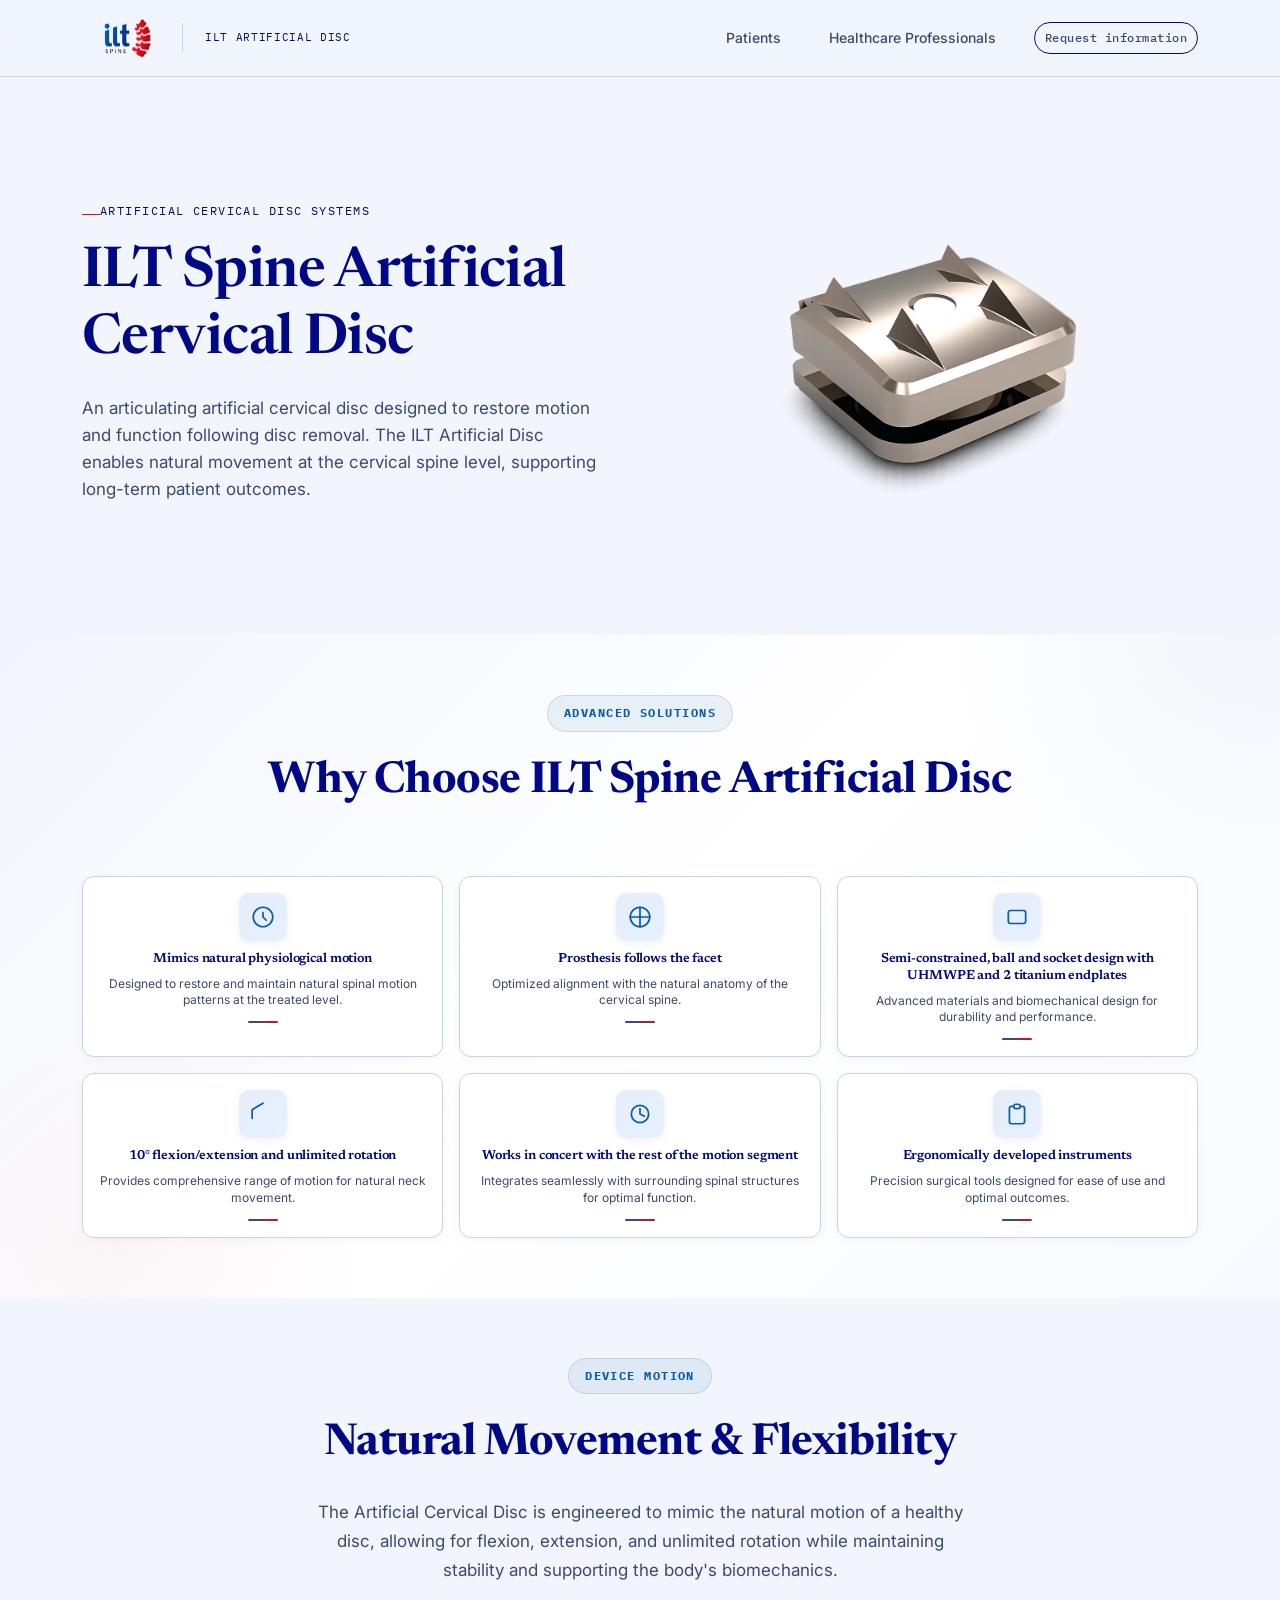
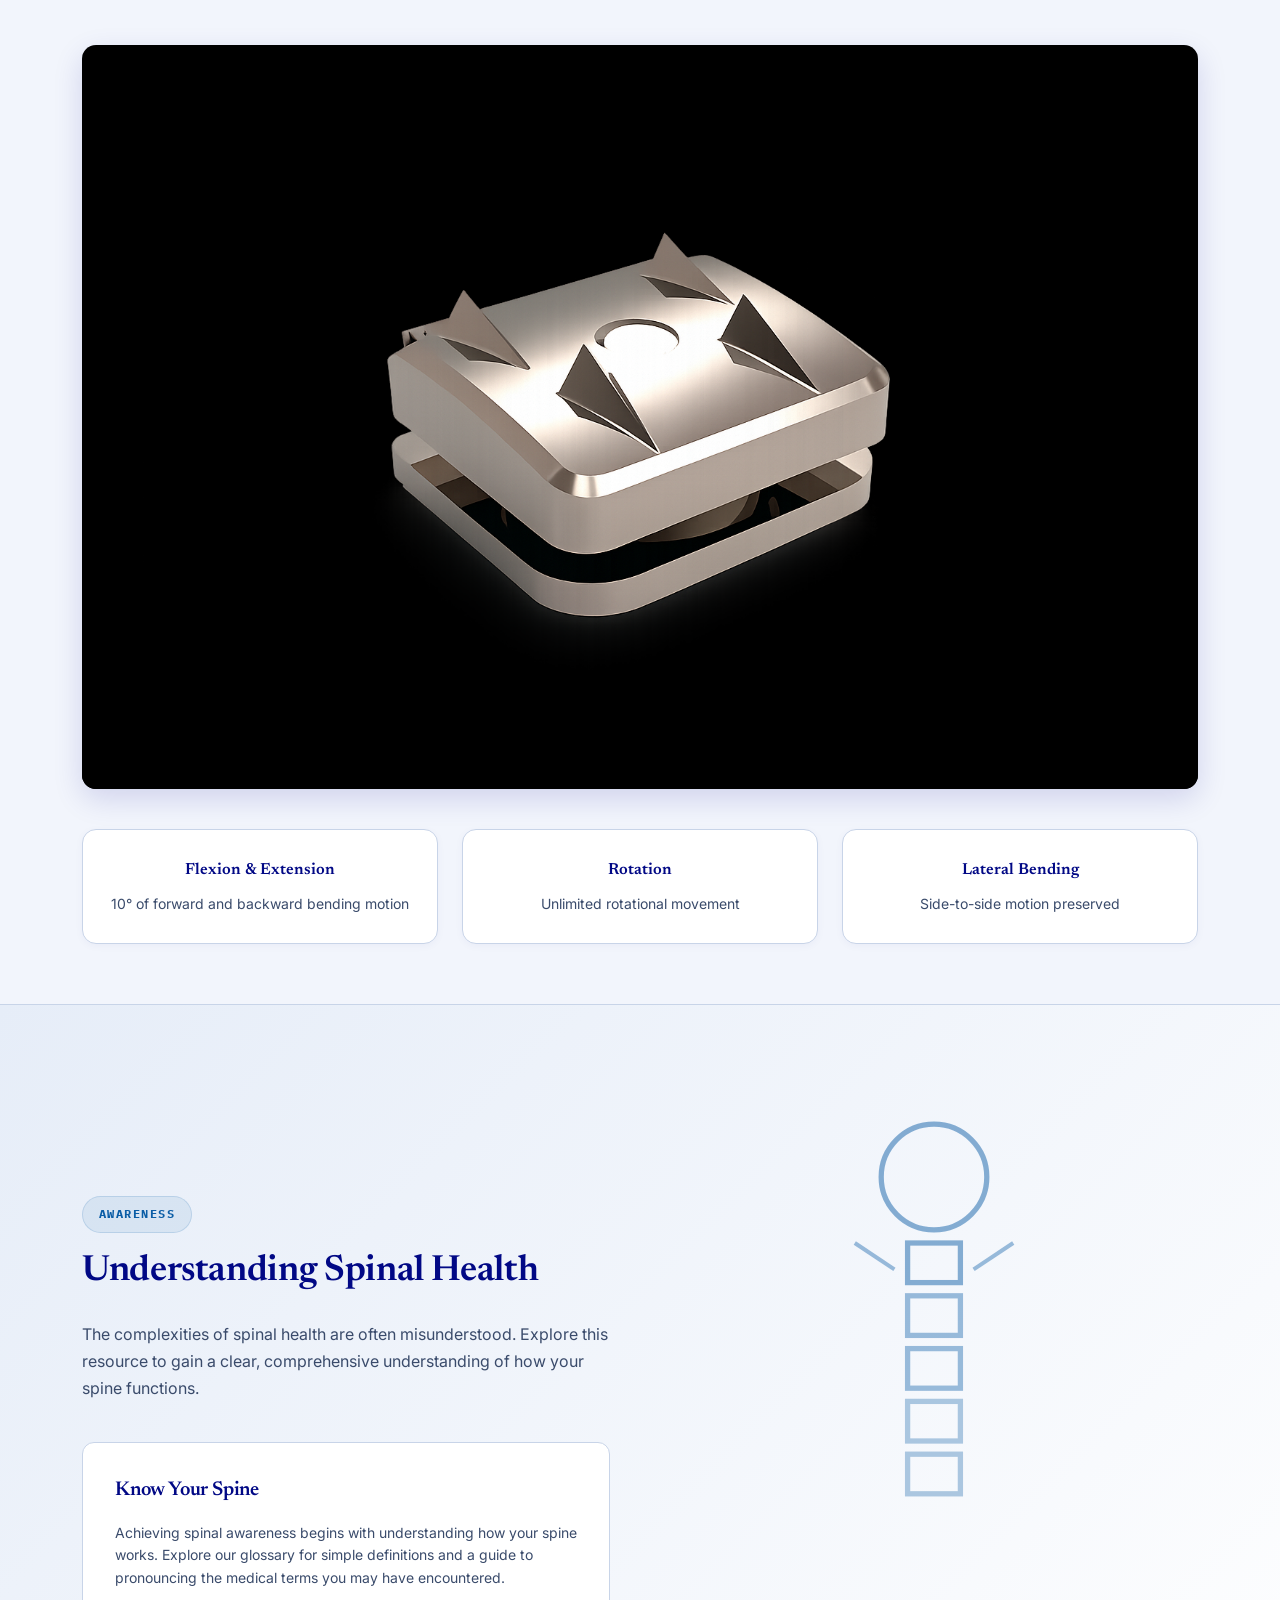
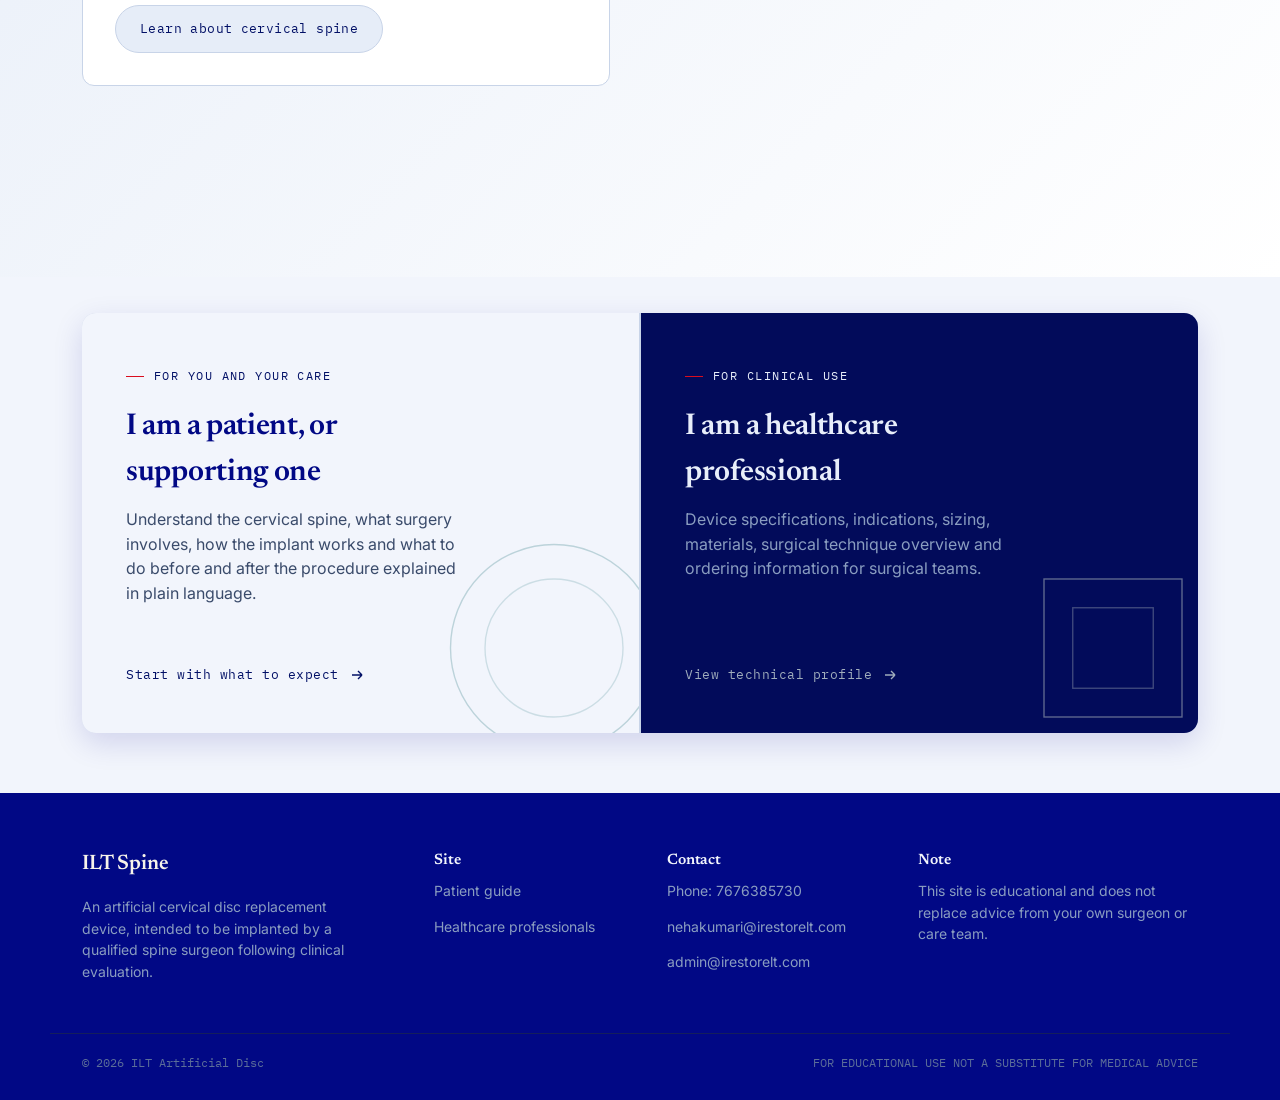
==== commit cab11023: "Update index.html" ====
--- a/index.html
+++ b/index.html
@@ -121,7 +121,7 @@
                 <div class="feature-icon">
                   <svg viewBox="0 0 24 24" fill="none" width="40" height="40">
                     <rect x="4" y="6" width="16" height="12" rx="2" stroke="currentColor" stroke-width="1.6" />
-                    <path d="M8 10h8M8 14h8" stroke="currentColor" stroke-width="1.6" stroke-linecap="round" />
+                    <path d="M8 h8M8 14h8" stroke="currentColor" stroke-width="1.6" stroke-linecap="round" />
                   </svg>
                 </div>
                 <h4>Semi-constrained, ball and socket design with UHMWPE and 2 titanium endplates</h4>
@@ -131,7 +131,7 @@
               <div class="feature-card">
                 <div class="feature-icon">
                   <svg viewBox="0 0 24 24" fill="none" width="40" height="40">
-                    <path d="M12 2L2 8v8c0 8 10 12 10 12s10-4 10-12V8l-10-6z" stroke="currentColor" stroke-width="1.6"
+                    <path d="M12 2L2 8v8c0 8  12 10 12s10-4 10-12V8l-10-6z" stroke="currentColor" stroke-width="1.6"
                       stroke-linecap="round" stroke-linejoin="round" />
                   </svg>
                 </div>
@@ -183,7 +183,7 @@
         <div class="video-features">
           <div class="feature-item">
             <span class="feature-label">Flexion & Extension</span>
-            <p>13° of forward and backward bending motion</p>
+            <p>10° of forward and backward bending motion</p>
           </div>
           <div class="feature-item">
             <span class="feature-label">Rotation</span>
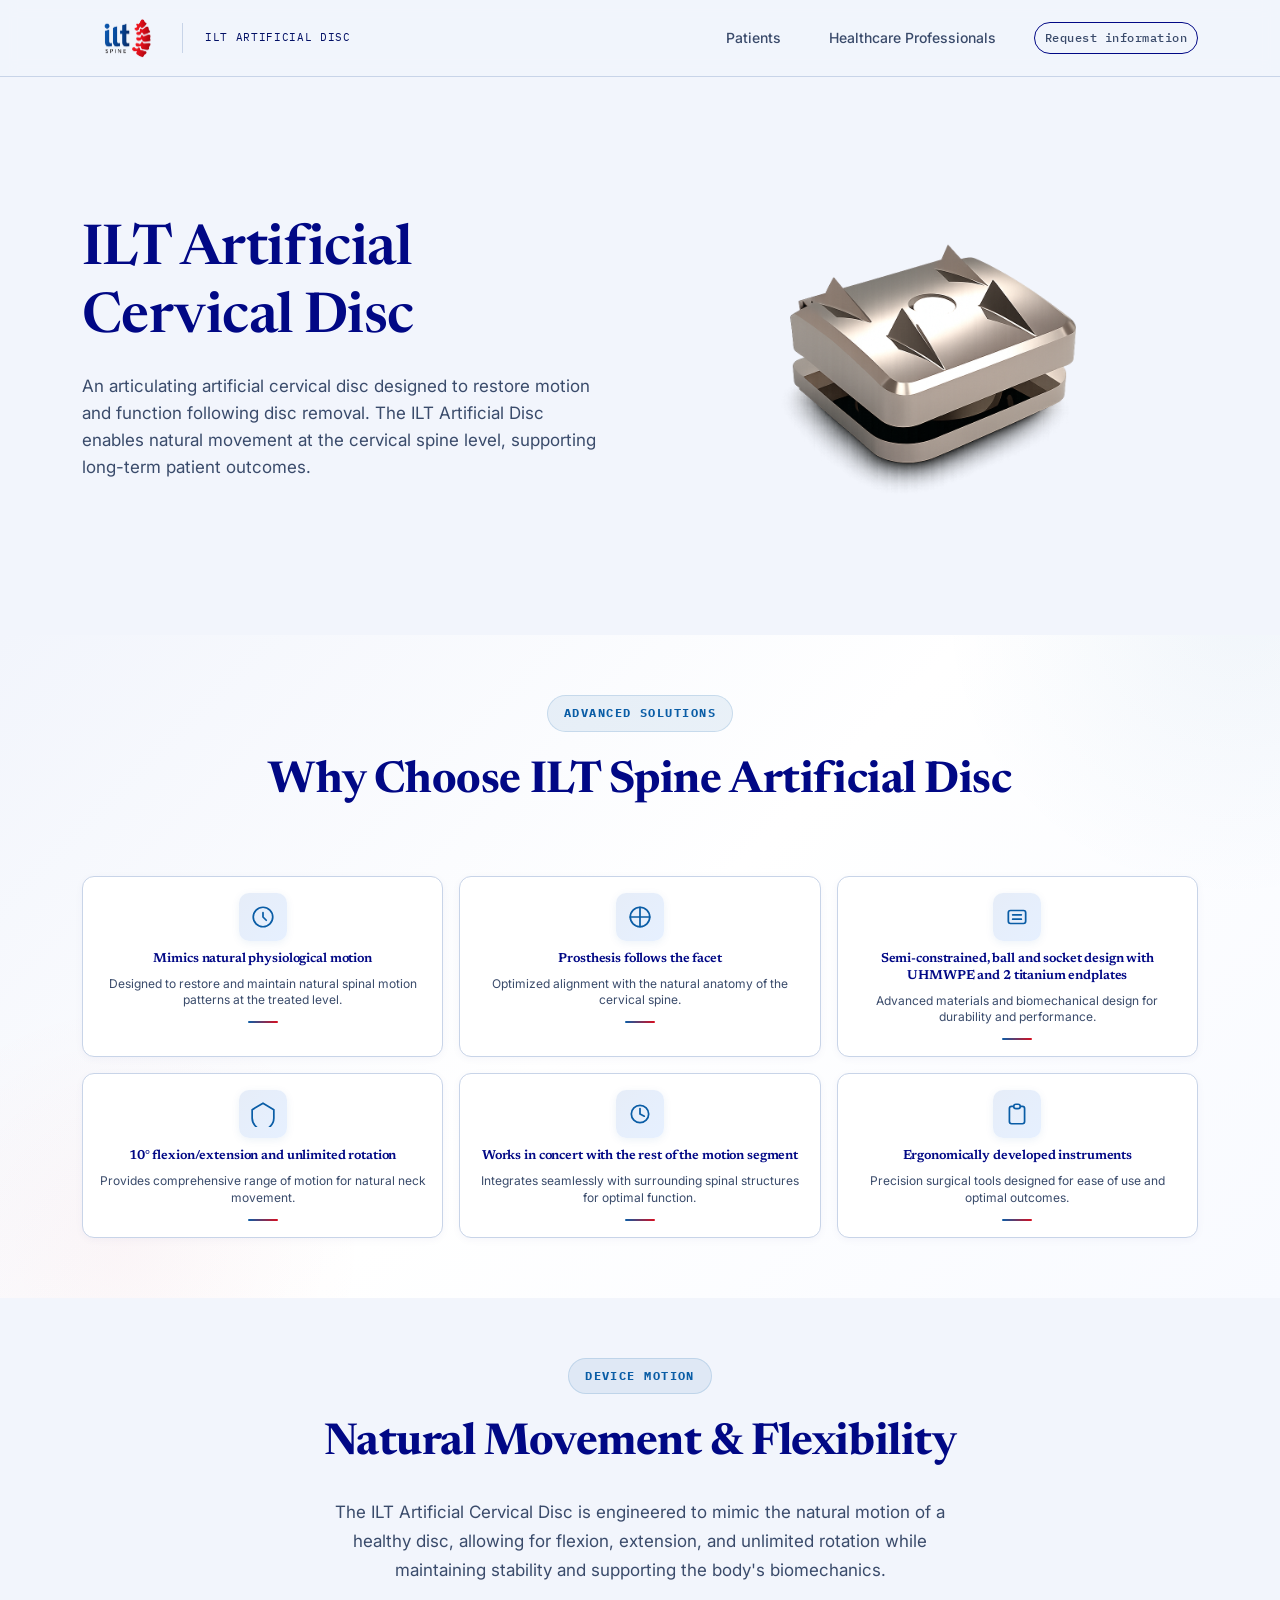
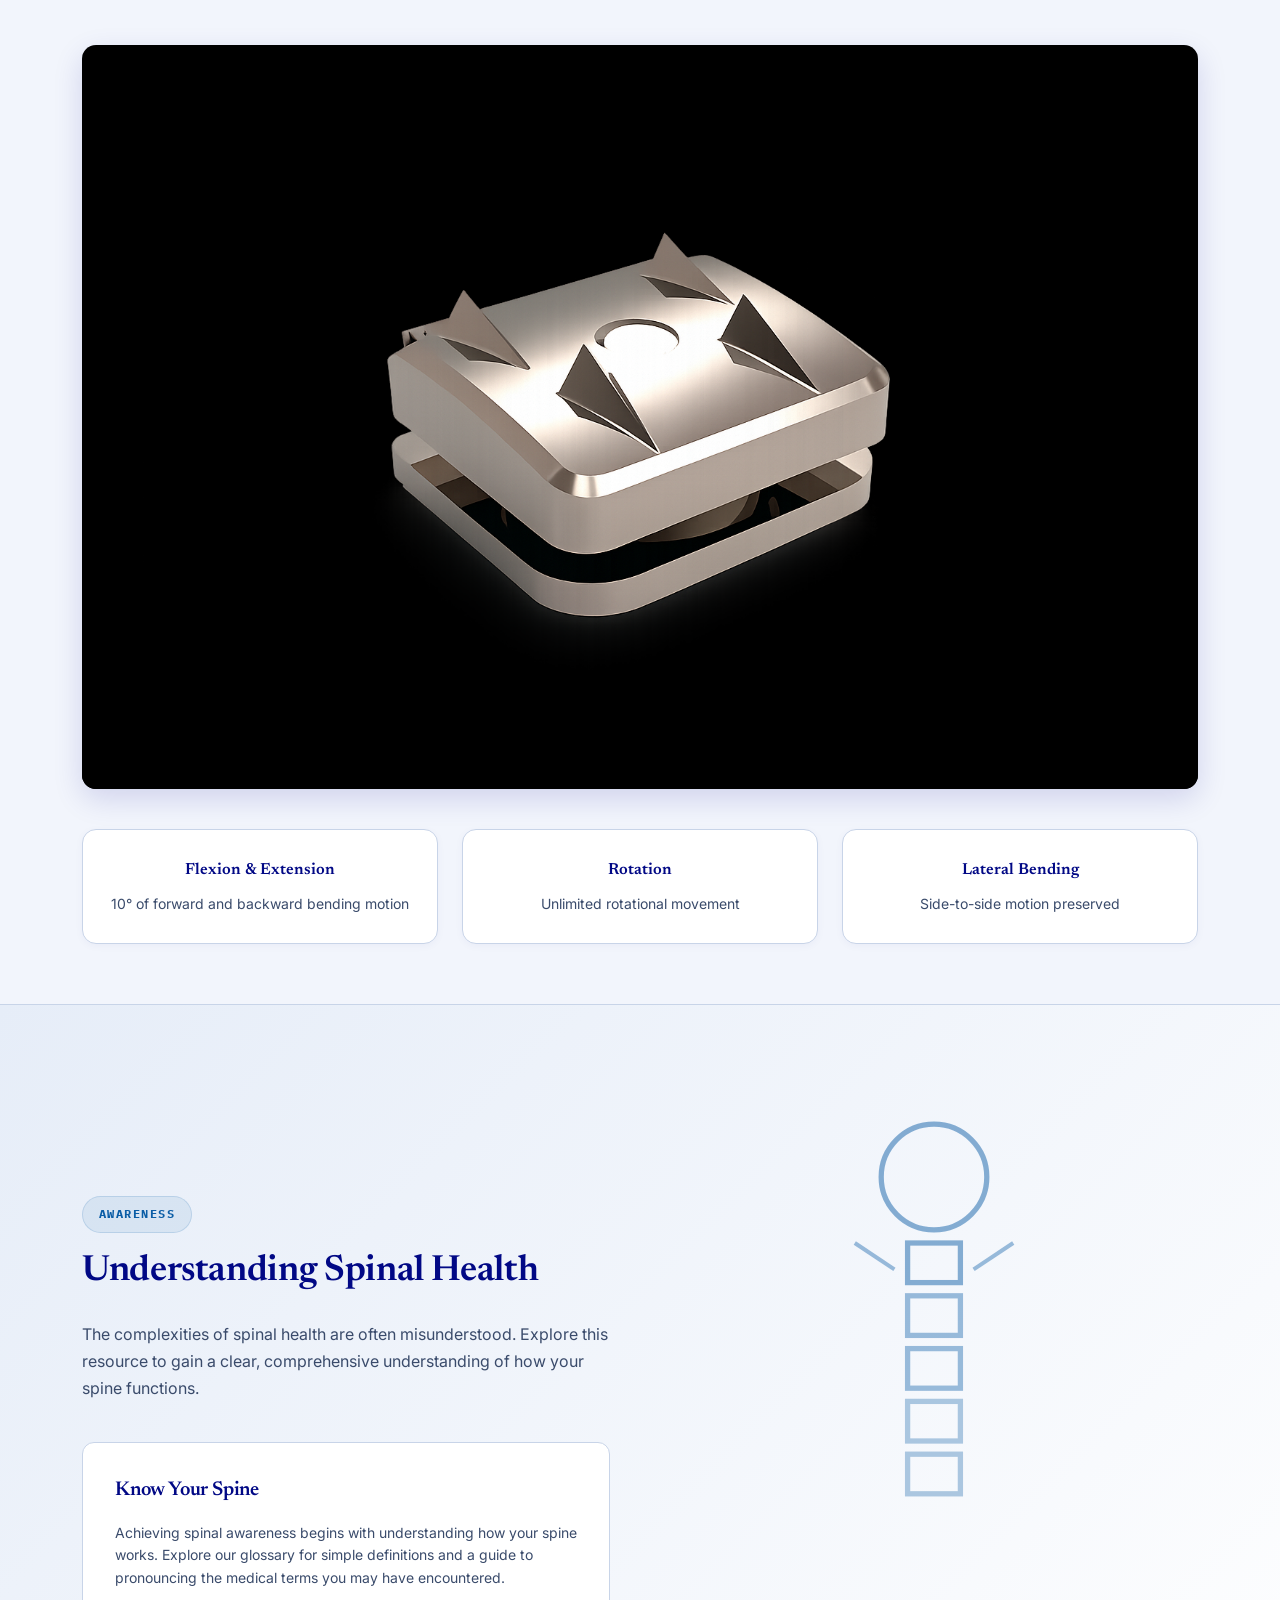
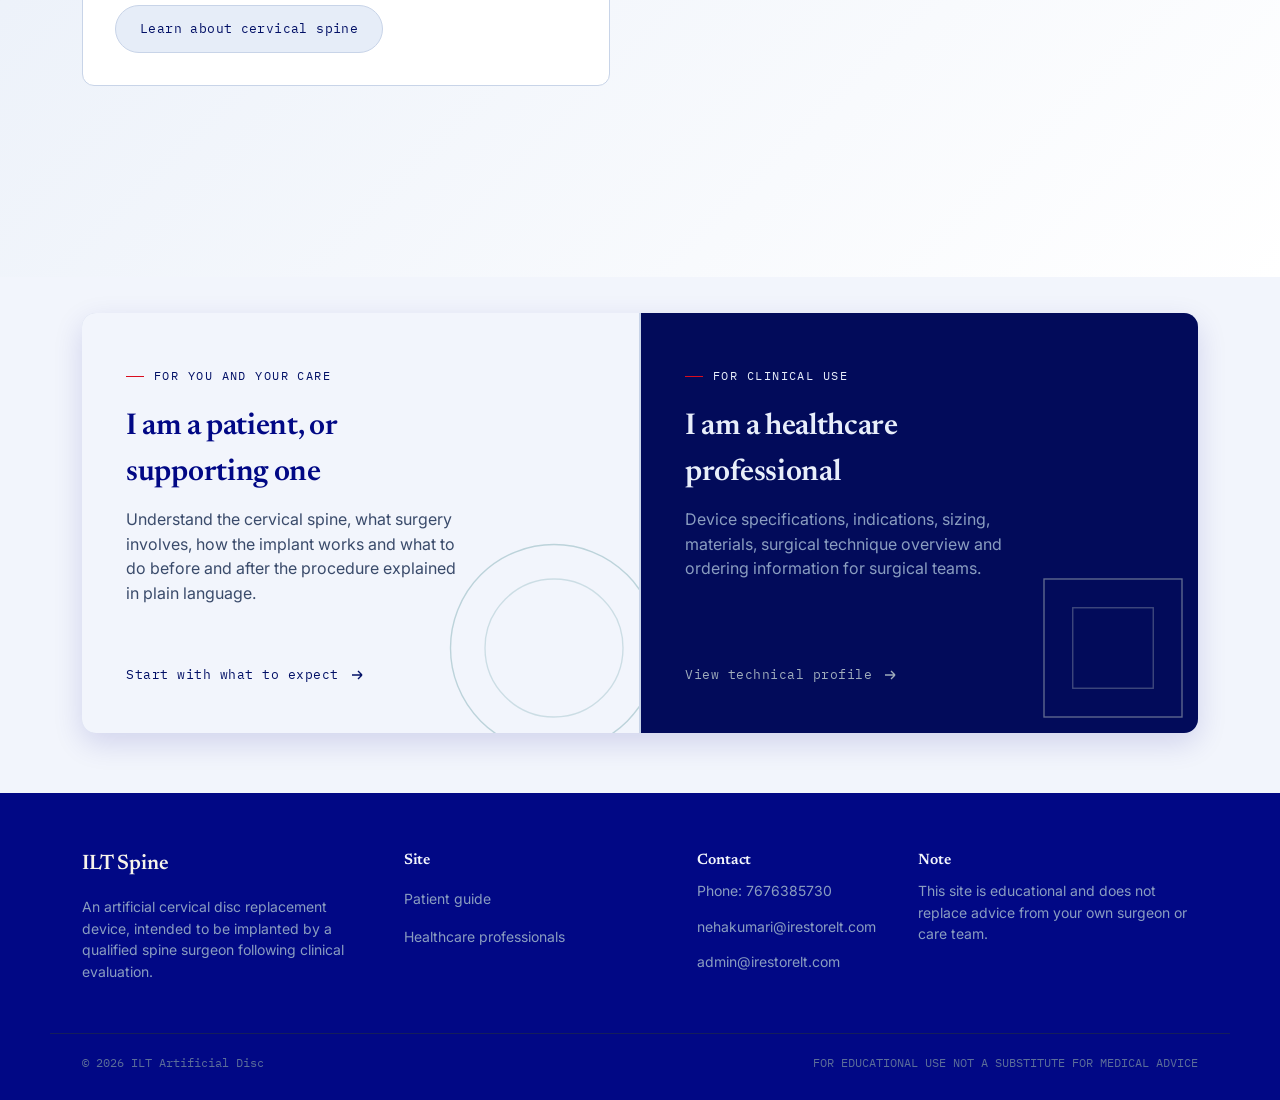
==== commit c7a3233b: "Update site with PEEK to UHMWPE change and reorganized motion grid layout - Replace PEEK-OPTIMA with" ====
--- a/index.html
+++ b/index.html
@@ -18,7 +18,7 @@
         <img src="assets/images/Ilt_logo.png" alt="ILT Spine" class="brand-mark" />
         <div class="brand-divider"></div>
         <!-- <span class="brand-name">ILT Spine</span> -->
-        <span class="brand-tag"> ILT ARTIFICIAL DISC</span>
+        <span class="brand-tag">ILT ARTIFICIAL DISC</span>
       </a>
       <nav class="top-links">
         <div class="nav-item">
@@ -70,8 +70,7 @@
     <section class="home-hero">
       <div class="wrap hero-content">
         <div class="hero-text">
-          <span class="eyebrow">Artificial cervical disc systems</span>
-          <h1>ILT Spine Artificial Cervical Disc</h1>
+          <h1>ILT Artificial Cervical Disc</h1>
           <p class="lede">
             An articulating artificial cervical disc designed to restore motion and function following disc removal. The
             ILT Artificial Disc enables natural movement at the cervical spine level, supporting long-term patient
@@ -121,7 +120,7 @@
                 <div class="feature-icon">
                   <svg viewBox="0 0 24 24" fill="none" width="40" height="40">
                     <rect x="4" y="6" width="16" height="12" rx="2" stroke="currentColor" stroke-width="1.6" />
-                    <path d="M8 h8M8 14h8" stroke="currentColor" stroke-width="1.6" stroke-linecap="round" />
+                    <path d="M8 10h8M8 14h8" stroke="currentColor" stroke-width="1.6" stroke-linecap="round" />
                   </svg>
                 </div>
                 <h4>Semi-constrained, ball and socket design with UHMWPE and 2 titanium endplates</h4>
@@ -131,7 +130,7 @@
               <div class="feature-card">
                 <div class="feature-icon">
                   <svg viewBox="0 0 24 24" fill="none" width="40" height="40">
-                    <path d="M12 2L2 8v8c0 8  12 10 12s10-4 10-12V8l-10-6z" stroke="currentColor" stroke-width="1.6"
+                    <path d="M12 2L2 8v8c0 8 10 12 10 12s10-4 10-12V8l-10-6z" stroke="currentColor" stroke-width="1.6"
                       stroke-linecap="round" stroke-linejoin="round" />
                   </svg>
                 </div>
@@ -172,7 +171,7 @@
         <div class="section-header">
           <span class="section-eyebrow">Device Motion</span>
           <h2>Natural Movement & Flexibility</h2>
-          <p class="section-subtitle">The Artificial Cervical Disc is engineered to mimic the natural motion of a healthy disc, allowing for flexion, extension, and unlimited rotation while maintaining stability and supporting the body's biomechanics.</p>
+          <p class="section-subtitle">The ILT Artificial Cervical Disc is engineered to mimic the natural motion of a healthy disc, allowing for flexion, extension, and unlimited rotation while maintaining stability and supporting the body's biomechanics.</p>
         </div>
         <div class="video-container">
           <video id="motionVideo" width="100%" height="auto" controls muted poster="assets/images/Cage_bg_removed.png">
@@ -319,8 +318,42 @@
       </div>
       <div class="foot-col">
         <h4>Site</h4>
-        <p><a href="patient.html">Patient guide</a></p>
-        <p><a href="professional.html">Healthcare professionals</a></p>
+        <div class="footer-nav-item">
+          <a href="patient.html">Patient guide</a>
+          <div class="footer-nav-dropdown">
+            <div class="footer-nav-dropdown-header">
+              <span class="footer-nav-dropdown-title">Patient Guide</span>
+            </div>
+            <ul>
+              <li><a href="patient.html#causes"><span class="icon">→</span> Common causes of neck pain</a></li>
+              <li><a href="patient.html#anatomy"><span class="icon">→</span> Cervical spine anatomy</a></li>
+              <li><a href="patient.html#consider-surgery"><span class="icon">→</span> When to consider surgery</a></li>
+              <li><a href="patient.html#procedures"><span class="icon">→</span> Procedures explained</a></li>
+              <li><a href="patient.html#surgical-risks"><span class="icon">→</span> Understanding surgical risks</a></li>
+              <li><a href="patient.html#preparation"><span class="icon">→</span> Preparing for surgery</a></li>
+              <li><a href="patient.html#implant"><span class="icon">→</span> The implant & correction</a></li>
+              <li><a href="patient.html#recovery"><span class="icon">→</span> Post-surgery recovery</a></li>
+              <li><a href="patient.html#faq"><span class="icon">→</span> Common questions</a></li>
+            </ul>
+          </div>
+        </div>
+        <div class="footer-nav-item">
+          <a href="professional.html">Healthcare professionals</a>
+          <div class="footer-nav-dropdown">
+            <div class="footer-nav-dropdown-header">
+              <span class="footer-nav-dropdown-title">Professional Resources</span>
+            </div>
+            <ul>
+              <li><a href="professional.html#indications"><span class="icon">→</span> Indications & patient selection</a></li>
+              <li><a href="professional.html#specs"><span class="icon">→</span> Device specifications</a></li>
+              <li><a href="professional.html#features"><span class="icon">→</span> Features</a></li>
+              <li><a href="professional.html#design"><span class="icon">→</span> Design & Motion</a></li>
+              <li><a href="professional.html#sizing"><span class="icon">→</span> Sizing</a></li>
+              <li><a href="professional.html#technique"><span class="icon">→</span> Surgical technique</a></li>
+              <li><a href="professional.html#contact"><span class="icon">→</span> Ordering & contact</a></li>
+            </ul>
+          </div>
+        </div>
       </div>
       <div class="foot-col">
         <h4>Contact</h4>
@@ -345,4 +378,4 @@
   <script src="script.js"></script>
 </body>
 
-</html>
+</html>
--- a/styles.css
+++ b/styles.css
@@ -2811,10 +2811,122 @@
   background: linear-gradient(90deg, rgba(10, 93, 166, 0.05) 0%, transparent 100%);
 }
 
+/* Footer Dropdown Navigation */
+.footer-nav-item {
+  position: relative;
+  display: inline-block;
+  width: 100%;
+}
+
+.footer-nav-item > a {
+  display: block;
+  padding: 8px 0;
+  transition: color 0.25s ease;
+}
+
+.footer-nav-item > a:hover {
+  color: var(--blue);
+}
+
+.footer-nav-dropdown {
+  opacity: 0;
+  visibility: hidden;
+  max-height: 0;
+  overflow: hidden;
+  position: absolute;
+  top: 100%;
+  left: 0;
+  background: var(--white);
+  border: 1px solid var(--line);
+  border-radius: var(--radius-lg);
+  margin-top: 8px;
+  box-shadow: 0 20px 50px rgba(3, 10, 140, 0.12), 0 8px 20px rgba(3, 10, 140, 0.08);
+  transition: opacity 0.35s cubic-bezier(0.34, 1.56, 0.64, 1),
+              max-height 0.35s cubic-bezier(0.34, 1.56, 0.64, 1),
+              visibility 0.35s ease,
+              transform 0.35s cubic-bezier(0.34, 1.56, 0.64, 1);
+  z-index: 100;
+  min-width: 280px;
+  transform: translateY(-8px);
+  backdrop-filter: blur(8px);
+  border: 1px solid rgba(200, 212, 232, 0.8);
+}
+
+.footer-nav-item:hover .footer-nav-dropdown {
+  opacity: 1;
+  visibility: visible;
+  max-height: 600px;
+  transform: translateY(0);
+}
+
+.footer-nav-dropdown-header {
+  padding: 16px 20px;
+  border-bottom: 1px solid var(--line);
+}
+
+.footer-nav-dropdown-title {
+  font-family: var(--f-display);
+  font-size: 14px;
+  font-weight: 600;
+  color: var(--ink);
+  letter-spacing: -0.01em;
+}
+
+.footer-nav-dropdown ul {
+  list-style: none;
+  padding: 0;
+  margin: 0;
+  display: flex;
+  flex-direction: column;
+}
+
+.footer-nav-dropdown li {
+  margin: 0;
+  border-bottom: 1px solid rgba(200, 212, 232, 0.4);
+}
+
+.footer-nav-dropdown li:last-child {
+  border-bottom: none;
+}
+
+.footer-nav-dropdown li a {
+  display: flex;
+  align-items: center;
+  gap: 10px;
+  padding: 12px 20px;
+  font-size: 13px;
+  font-weight: 500;
+  color: var(--slate);
+  transition: all 0.25s ease;
+  text-decoration: none;
+  position: relative;
+}
+
+.footer-nav-dropdown li a .icon {
+  font-size: 12px;
+  opacity: 0;
+  transform: translateX(-4px);
+  transition: all 0.25s ease;
+  color: var(--blue);
+  font-weight: 600;
+}
+
+.footer-nav-dropdown li a:hover {
+  background: linear-gradient(90deg, rgba(10, 93, 166, 0.08) 0%, transparent 100%);
+  color: var(--blue-deep);
+  padding-left: 24px;
+}
+
+.footer-nav-dropdown li a:hover .icon {
+  opacity: 1;
+  transform: translateX(0);
+  color: var(--blue);
+}
+
 /* Motion Grid */
 .motion-grid {
   display: grid;
-  grid-template-columns: repeat(3, 1fr);
+  grid-template-columns: repeat(2, 1fr);
   gap: 40px;
   margin-top: 40px;
 }
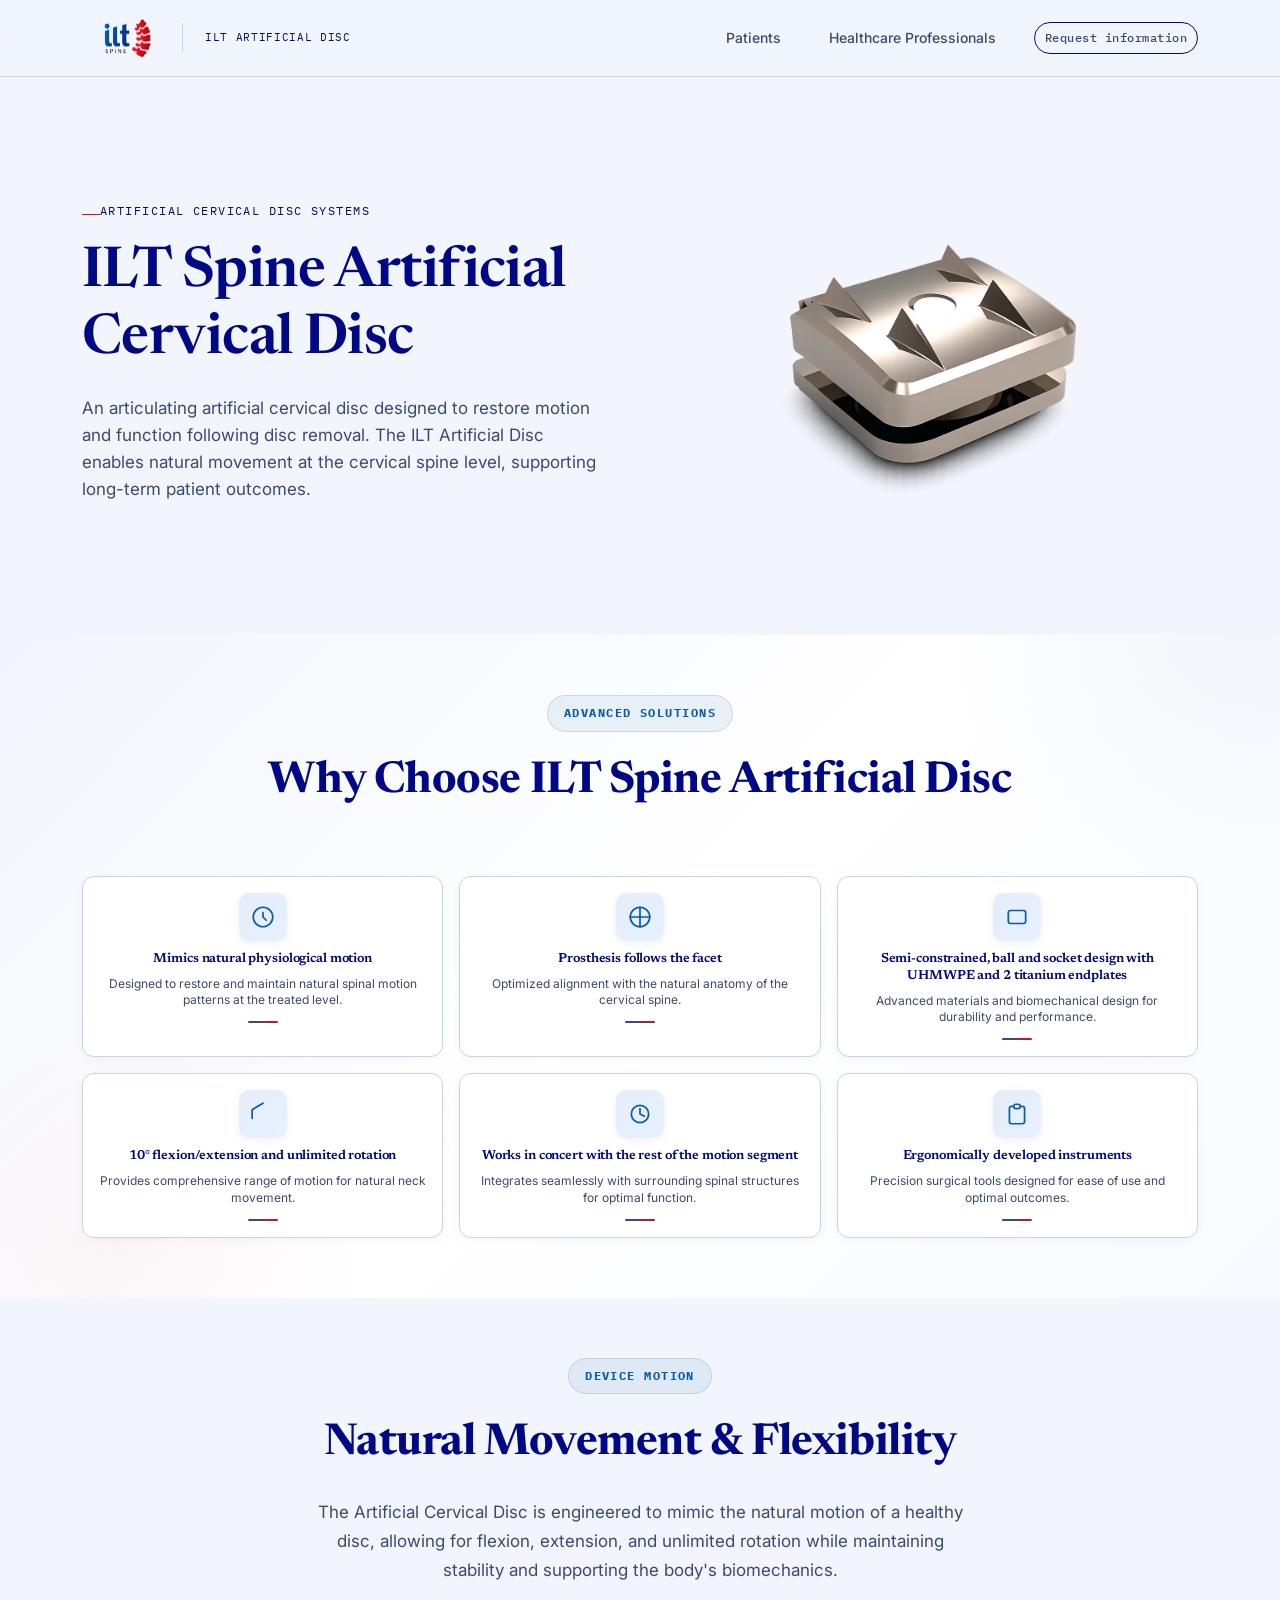
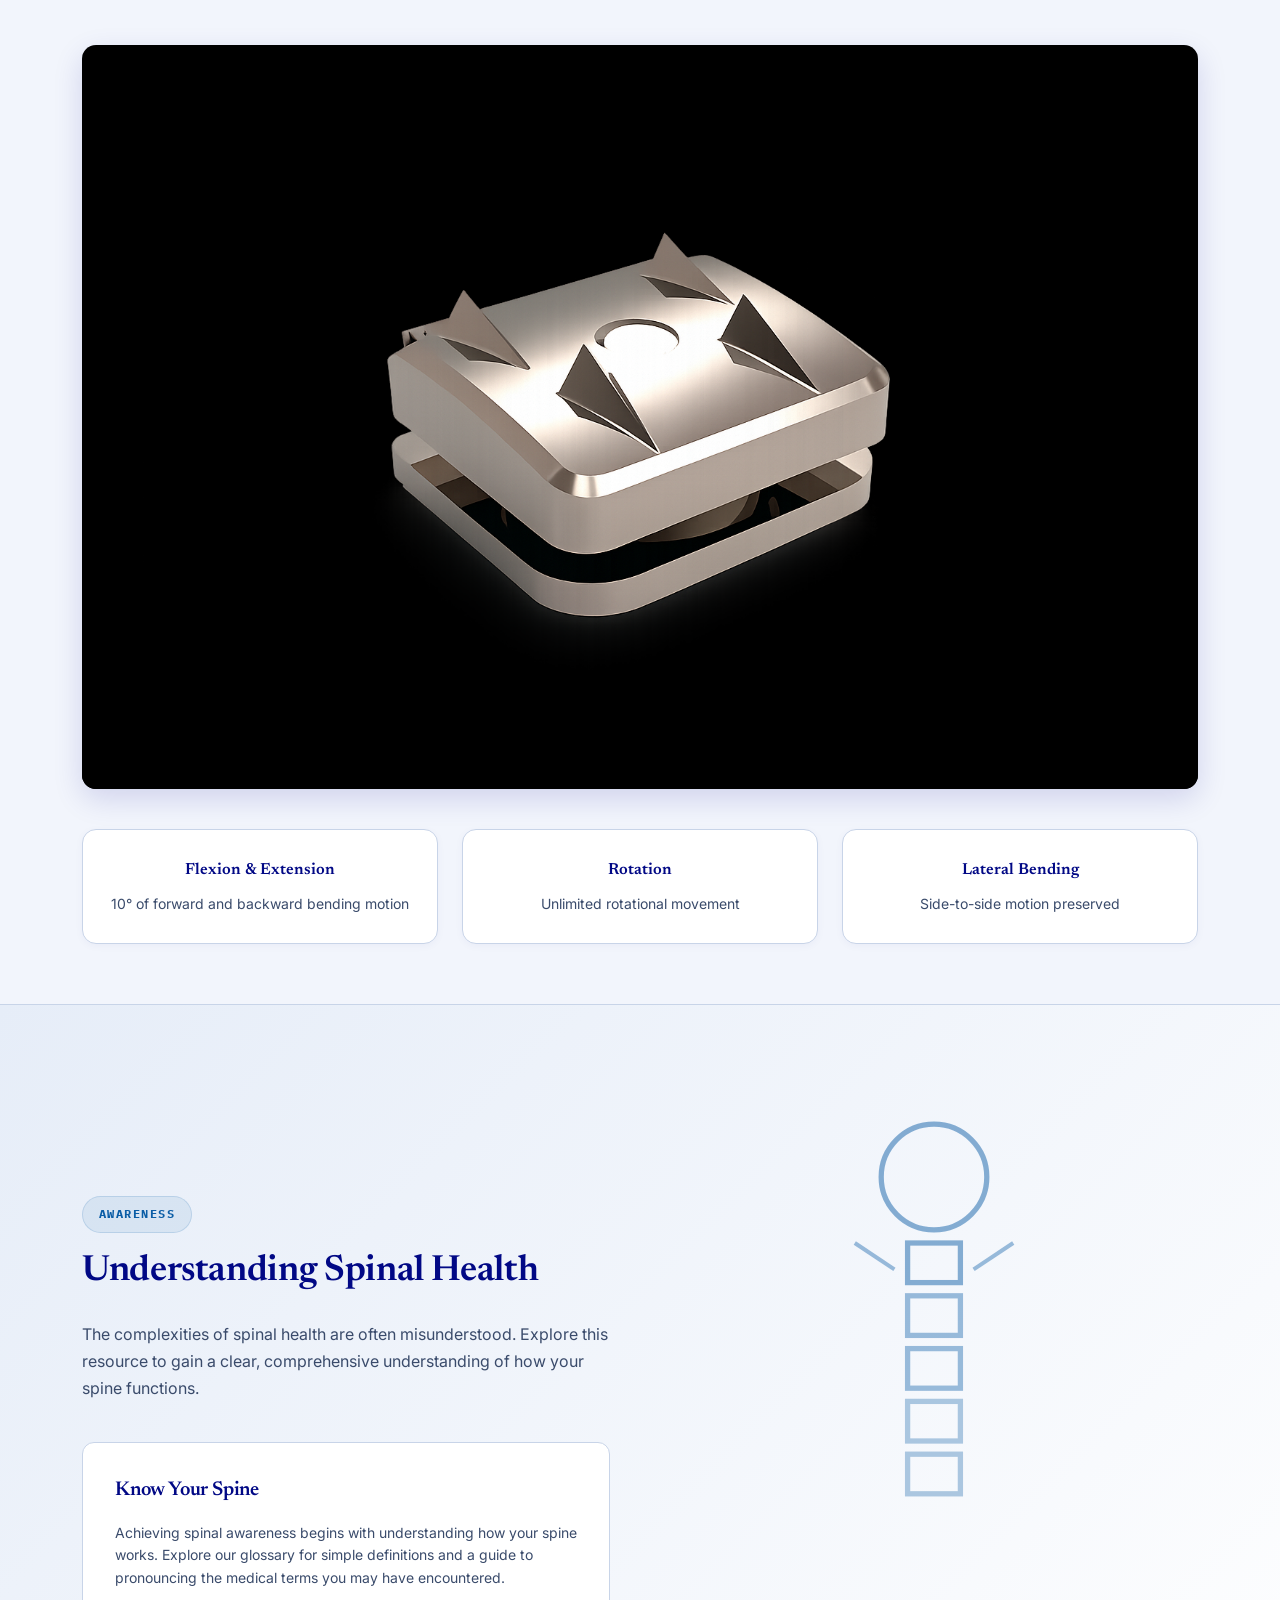
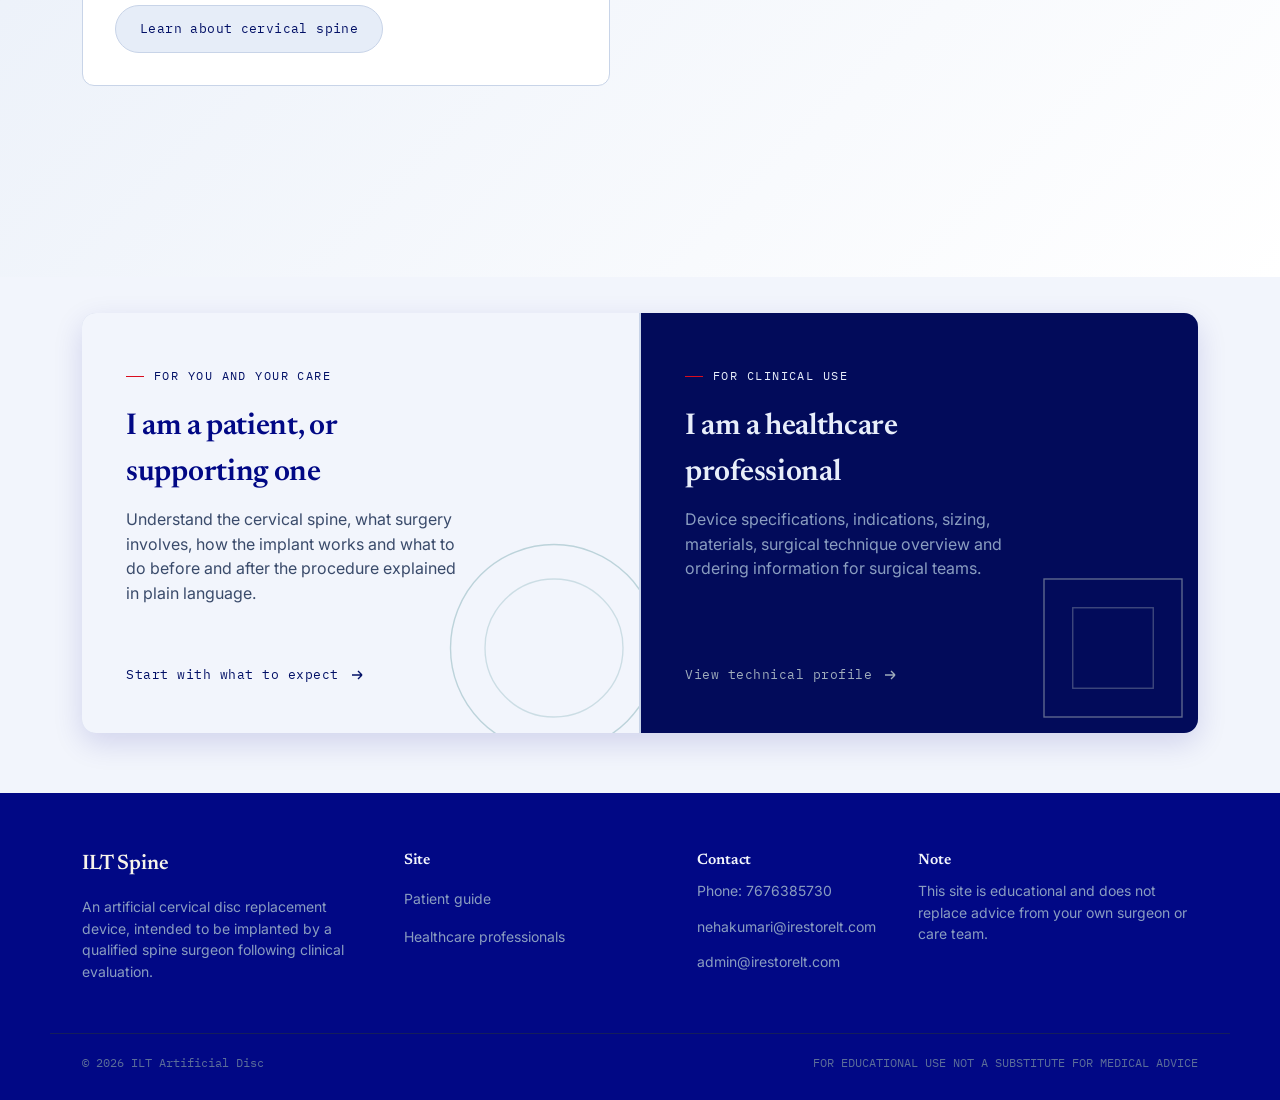
==== commit 215824d4: "Resolve merge conflict in index.html" ====
--- a/index.html
+++ b/index.html
@@ -18,7 +18,7 @@
         <img src="assets/images/Ilt_logo.png" alt="ILT Spine" class="brand-mark" />
         <div class="brand-divider"></div>
         <!-- <span class="brand-name">ILT Spine</span> -->
-        <span class="brand-tag">ILT ARTIFICIAL DISC</span>
+        <span class="brand-tag"> ILT ARTIFICIAL DISC</span>
       </a>
       <nav class="top-links">
         <div class="nav-item">
@@ -70,7 +70,8 @@
     <section class="home-hero">
       <div class="wrap hero-content">
         <div class="hero-text">
-          <h1>ILT Artificial Cervical Disc</h1>
+          <span class="eyebrow">Artificial cervical disc systems</span>
+          <h1>ILT Spine Artificial Cervical Disc</h1>
           <p class="lede">
             An articulating artificial cervical disc designed to restore motion and function following disc removal. The
             ILT Artificial Disc enables natural movement at the cervical spine level, supporting long-term patient
@@ -120,7 +121,7 @@
                 <div class="feature-icon">
                   <svg viewBox="0 0 24 24" fill="none" width="40" height="40">
                     <rect x="4" y="6" width="16" height="12" rx="2" stroke="currentColor" stroke-width="1.6" />
-                    <path d="M8 10h8M8 14h8" stroke="currentColor" stroke-width="1.6" stroke-linecap="round" />
+                    <path d="M8 h8M8 14h8" stroke="currentColor" stroke-width="1.6" stroke-linecap="round" />
                   </svg>
                 </div>
                 <h4>Semi-constrained, ball and socket design with UHMWPE and 2 titanium endplates</h4>
@@ -130,7 +131,7 @@
               <div class="feature-card">
                 <div class="feature-icon">
                   <svg viewBox="0 0 24 24" fill="none" width="40" height="40">
-                    <path d="M12 2L2 8v8c0 8 10 12 10 12s10-4 10-12V8l-10-6z" stroke="currentColor" stroke-width="1.6"
+                    <path d="M12 2L2 8v8c0 8  12 10 12s10-4 10-12V8l-10-6z" stroke="currentColor" stroke-width="1.6"
                       stroke-linecap="round" stroke-linejoin="round" />
                   </svg>
                 </div>
@@ -171,7 +172,7 @@
         <div class="section-header">
           <span class="section-eyebrow">Device Motion</span>
           <h2>Natural Movement & Flexibility</h2>
-          <p class="section-subtitle">The ILT Artificial Cervical Disc is engineered to mimic the natural motion of a healthy disc, allowing for flexion, extension, and unlimited rotation while maintaining stability and supporting the body's biomechanics.</p>
+          <p class="section-subtitle">The Artificial Cervical Disc is engineered to mimic the natural motion of a healthy disc, allowing for flexion, extension, and unlimited rotation while maintaining stability and supporting the body's biomechanics.</p>
         </div>
         <div class="video-container">
           <video id="motionVideo" width="100%" height="auto" controls muted poster="assets/images/Cage_bg_removed.png">
@@ -378,4 +379,4 @@
   <script src="script.js"></script>
 </body>
 
-</html>+</html>
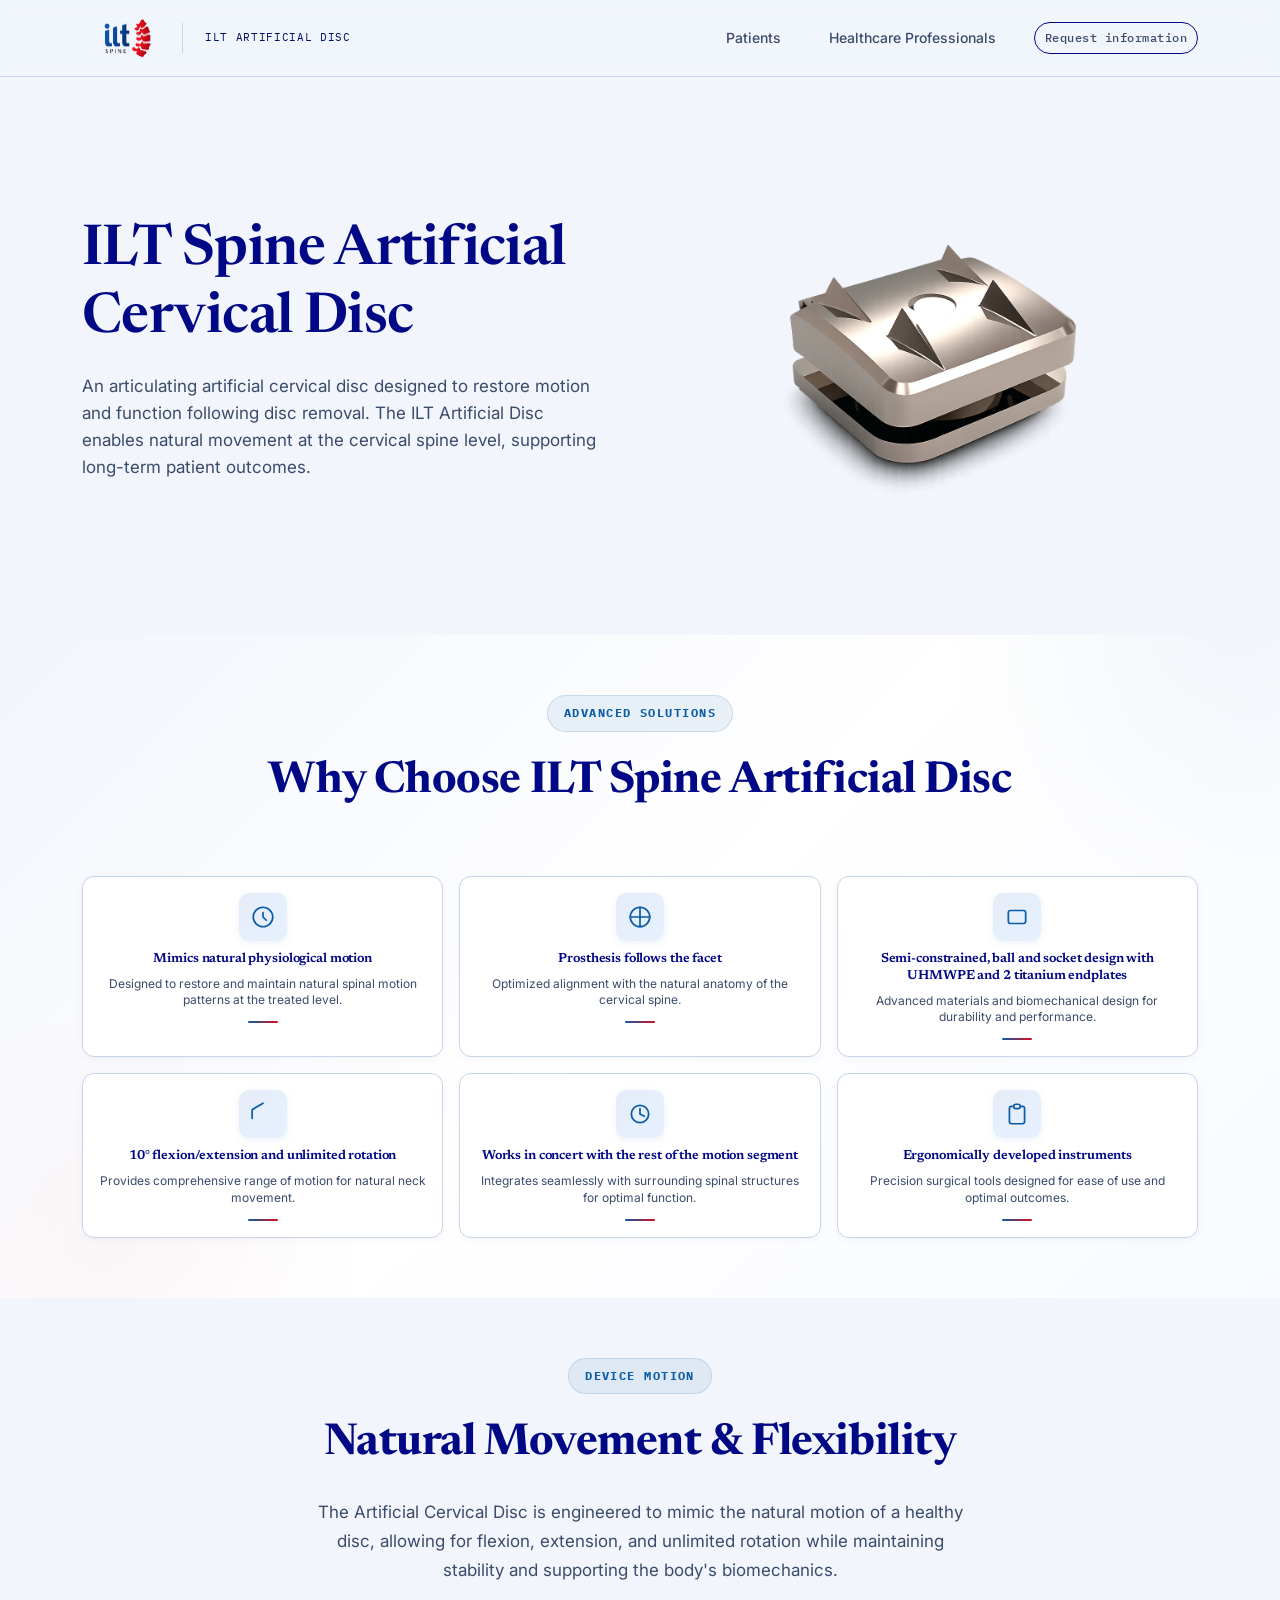
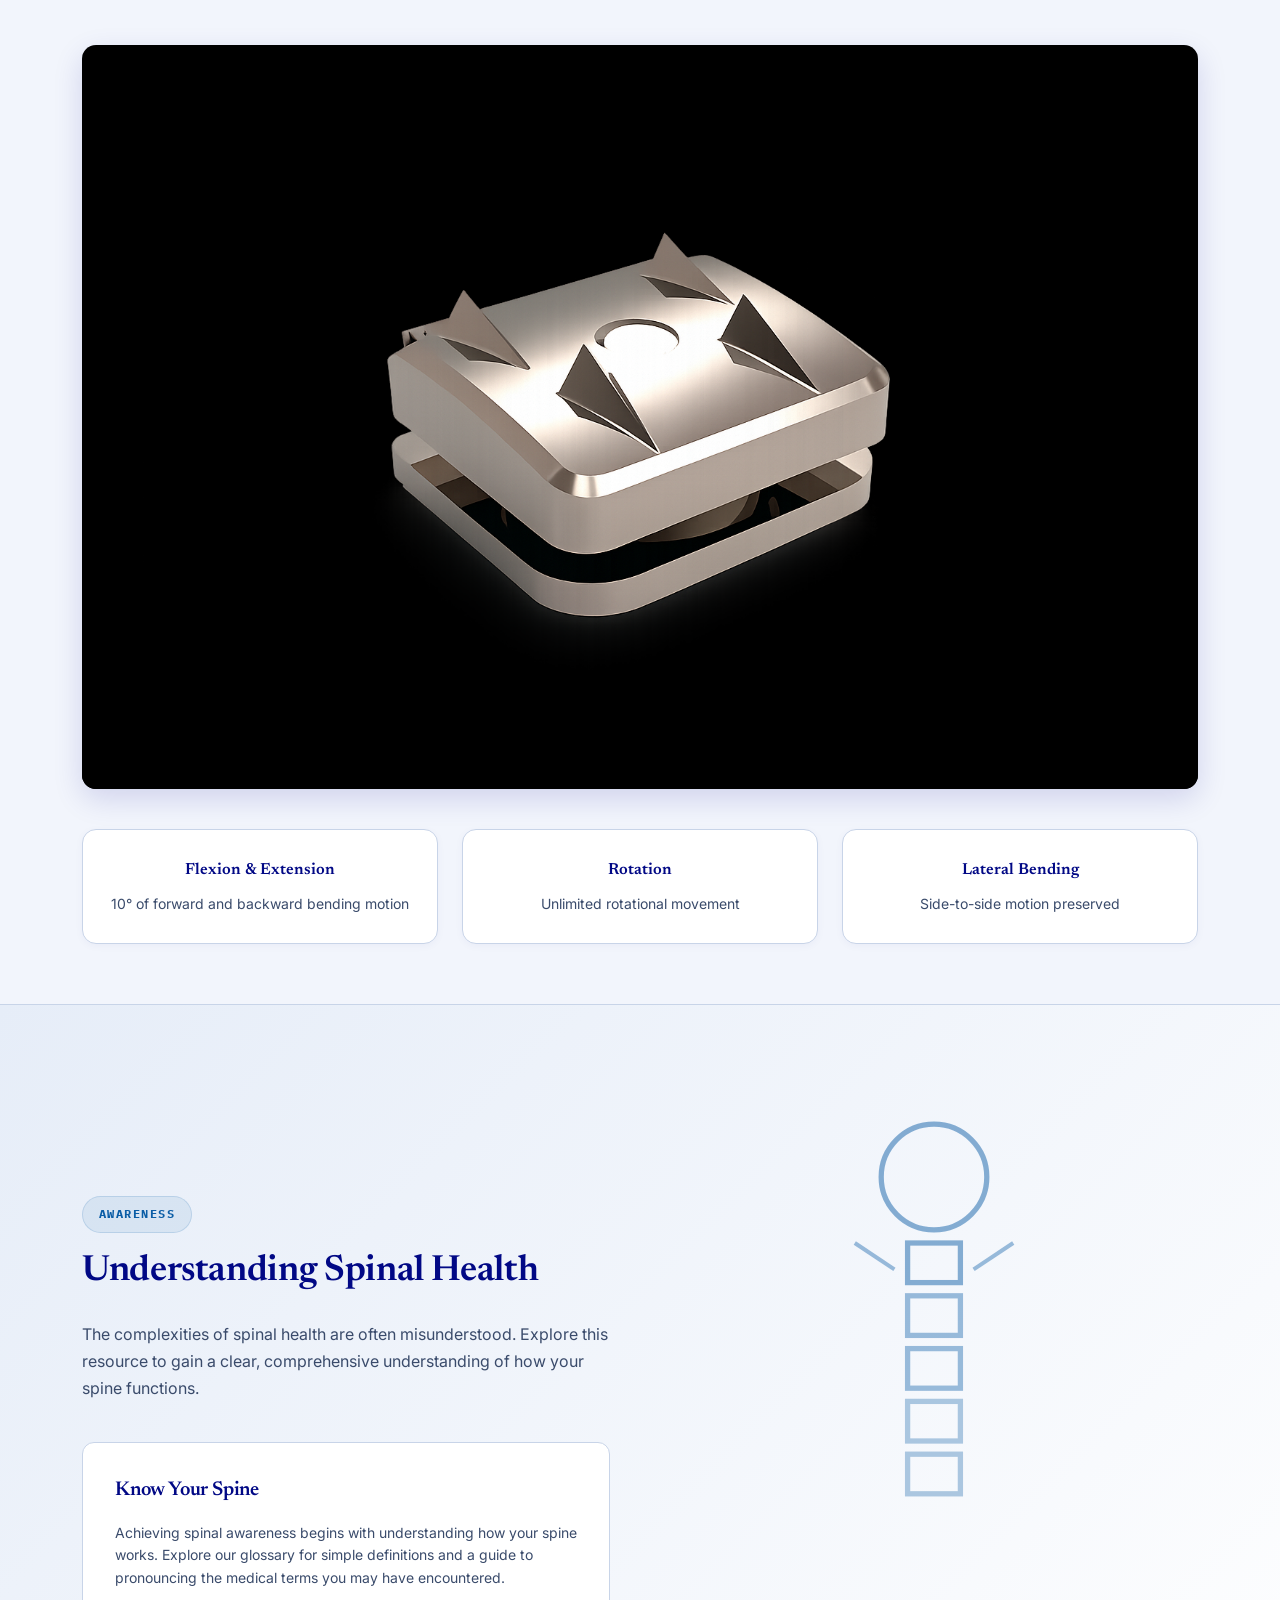
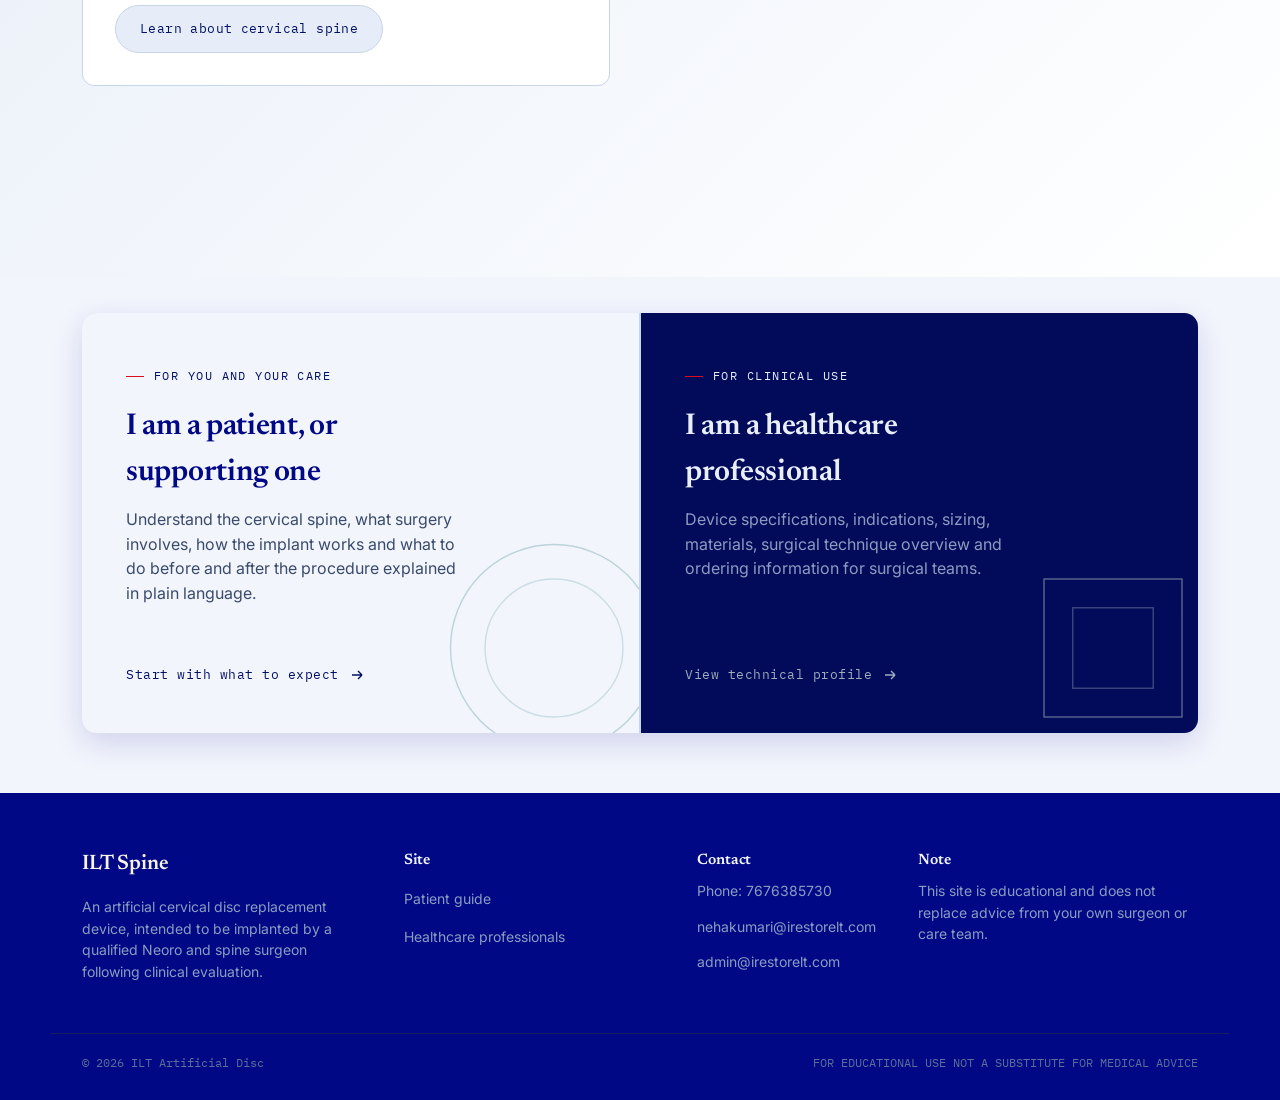
==== commit e86383d9: "Add navigation dropdowns to all pages and implement 3D cervical spine model - Add Patients and Healt" ====
--- a/index.html
+++ b/index.html
@@ -32,7 +32,8 @@
               <li><a href="patient.html#anatomy"><span class="icon">→</span> Cervical spine anatomy</a></li>
               <li><a href="patient.html#consider-surgery"><span class="icon">→</span> When to consider surgery</a></li>
               <li><a href="patient.html#procedures"><span class="icon">→</span> Procedures explained</a></li>
-              <li><a href="patient.html#surgical-risks"><span class="icon">→</span> Understanding surgical risks</a></li>
+              <li><a href="patient.html#surgical-risks"><span class="icon">→</span> Understanding surgical risks</a>
+              </li>
               <li><a href="patient.html#preparation"><span class="icon">→</span> Preparing for surgery</a></li>
               <li><a href="patient.html#implant"><span class="icon">→</span> The implant & correction</a></li>
               <li><a href="patient.html#recovery"><span class="icon">→</span> Post-surgery recovery</a></li>
@@ -47,7 +48,8 @@
               <span class="nav-dropdown-title">Professional Resources</span>
             </div>
             <ul>
-              <li><a href="professional.html#indications"><span class="icon">→</span> Indications & patient selection</a></li>
+              <li><a href="professional.html#indications"><span class="icon">→</span> Indications & patient
+                  selection</a></li>
               <li><a href="professional.html#specs"><span class="icon">→</span> Device specifications</a></li>
               <li><a href="professional.html#features"><span class="icon">→</span> Features</a></li>
               <li><a href="professional.html#sizing"><span class="icon">→</span> Sizing</a></li>
@@ -70,7 +72,6 @@
     <section class="home-hero">
       <div class="wrap hero-content">
         <div class="hero-text">
-          <span class="eyebrow">Artificial cervical disc systems</span>
           <h1>ILT Spine Artificial Cervical Disc</h1>
           <p class="lede">
             An articulating artificial cervical disc designed to restore motion and function following disc removal. The
@@ -154,7 +155,9 @@
               <div class="feature-card">
                 <div class="feature-icon">
                   <svg viewBox="0 0 24 24" fill="none" width="40" height="40">
-                    <path d="M9 5H7a2 2 0 00-2 2v12a2 2 0 002 2h10a2 2 0 002-2V7a2 2 0 00-2-2h-2M9 5a2 2 0 002 2h2a2 2 0 002-2M9 5a2 2 0 012-2h2a2 2 0 012 2" stroke="currentColor" stroke-width="1.6" stroke-linecap="round" stroke-linejoin="round" />
+                    <path
+                      d="M9 5H7a2 2 0 00-2 2v12a2 2 0 002 2h10a2 2 0 002-2V7a2 2 0 00-2-2h-2M9 5a2 2 0 002 2h2a2 2 0 002-2M9 5a2 2 0 012-2h2a2 2 0 012 2"
+                      stroke="currentColor" stroke-width="1.6" stroke-linecap="round" stroke-linejoin="round" />
                   </svg>
                 </div>
                 <h4>Ergonomically developed instruments</h4>
@@ -172,7 +175,9 @@
         <div class="section-header">
           <span class="section-eyebrow">Device Motion</span>
           <h2>Natural Movement & Flexibility</h2>
-          <p class="section-subtitle">The Artificial Cervical Disc is engineered to mimic the natural motion of a healthy disc, allowing for flexion, extension, and unlimited rotation while maintaining stability and supporting the body's biomechanics.</p>
+          <p class="section-subtitle">The Artificial Cervical Disc is engineered to mimic the natural motion of a
+            healthy disc, allowing for flexion, extension, and unlimited rotation while maintaining stability and
+            supporting the body's biomechanics.</p>
         </div>
         <div class="video-container">
           <video id="motionVideo" width="100%" height="auto" controls muted poster="assets/images/Cage_bg_removed.png">
@@ -313,7 +318,7 @@
         </a>
         <p style="max-width: 280px">
           An artificial cervical disc replacement device, intended to be
-          implanted by a qualified spine surgeon following clinical
+          implanted by a qualified Neoro and spine surgeon following clinical
           evaluation.
         </p>
       </div>
@@ -330,7 +335,8 @@
               <li><a href="patient.html#anatomy"><span class="icon">→</span> Cervical spine anatomy</a></li>
               <li><a href="patient.html#consider-surgery"><span class="icon">→</span> When to consider surgery</a></li>
               <li><a href="patient.html#procedures"><span class="icon">→</span> Procedures explained</a></li>
-              <li><a href="patient.html#surgical-risks"><span class="icon">→</span> Understanding surgical risks</a></li>
+              <li><a href="patient.html#surgical-risks"><span class="icon">→</span> Understanding surgical risks</a>
+              </li>
               <li><a href="patient.html#preparation"><span class="icon">→</span> Preparing for surgery</a></li>
               <li><a href="patient.html#implant"><span class="icon">→</span> The implant & correction</a></li>
               <li><a href="patient.html#recovery"><span class="icon">→</span> Post-surgery recovery</a></li>
@@ -345,7 +351,8 @@
               <span class="footer-nav-dropdown-title">Professional Resources</span>
             </div>
             <ul>
-              <li><a href="professional.html#indications"><span class="icon">→</span> Indications & patient selection</a></li>
+              <li><a href="professional.html#indications"><span class="icon">→</span> Indications & patient
+                  selection</a></li>
               <li><a href="professional.html#specs"><span class="icon">→</span> Device specifications</a></li>
               <li><a href="professional.html#features"><span class="icon">→</span> Features</a></li>
               <li><a href="professional.html#design"><span class="icon">→</span> Design & Motion</a></li>
@@ -379,4 +386,4 @@
   <script src="script.js"></script>
 </body>
 
-</html>
+</html>
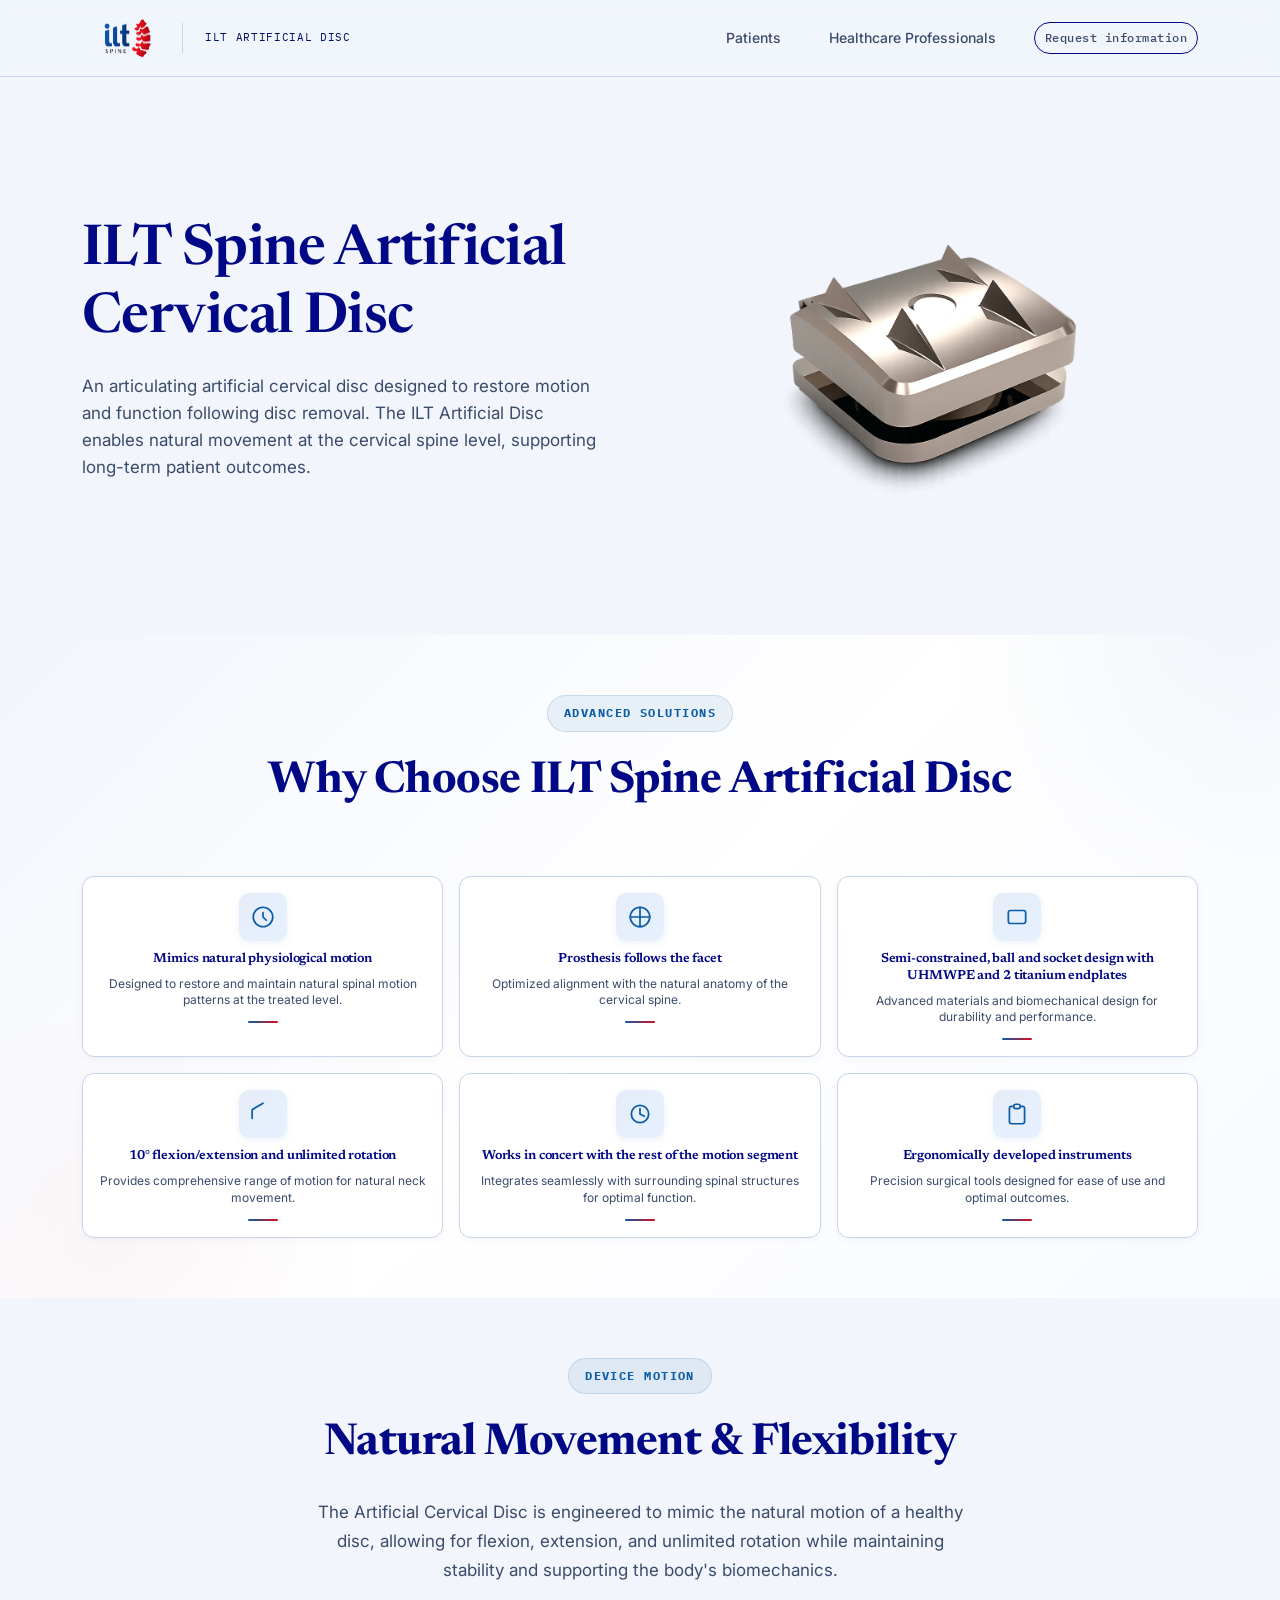
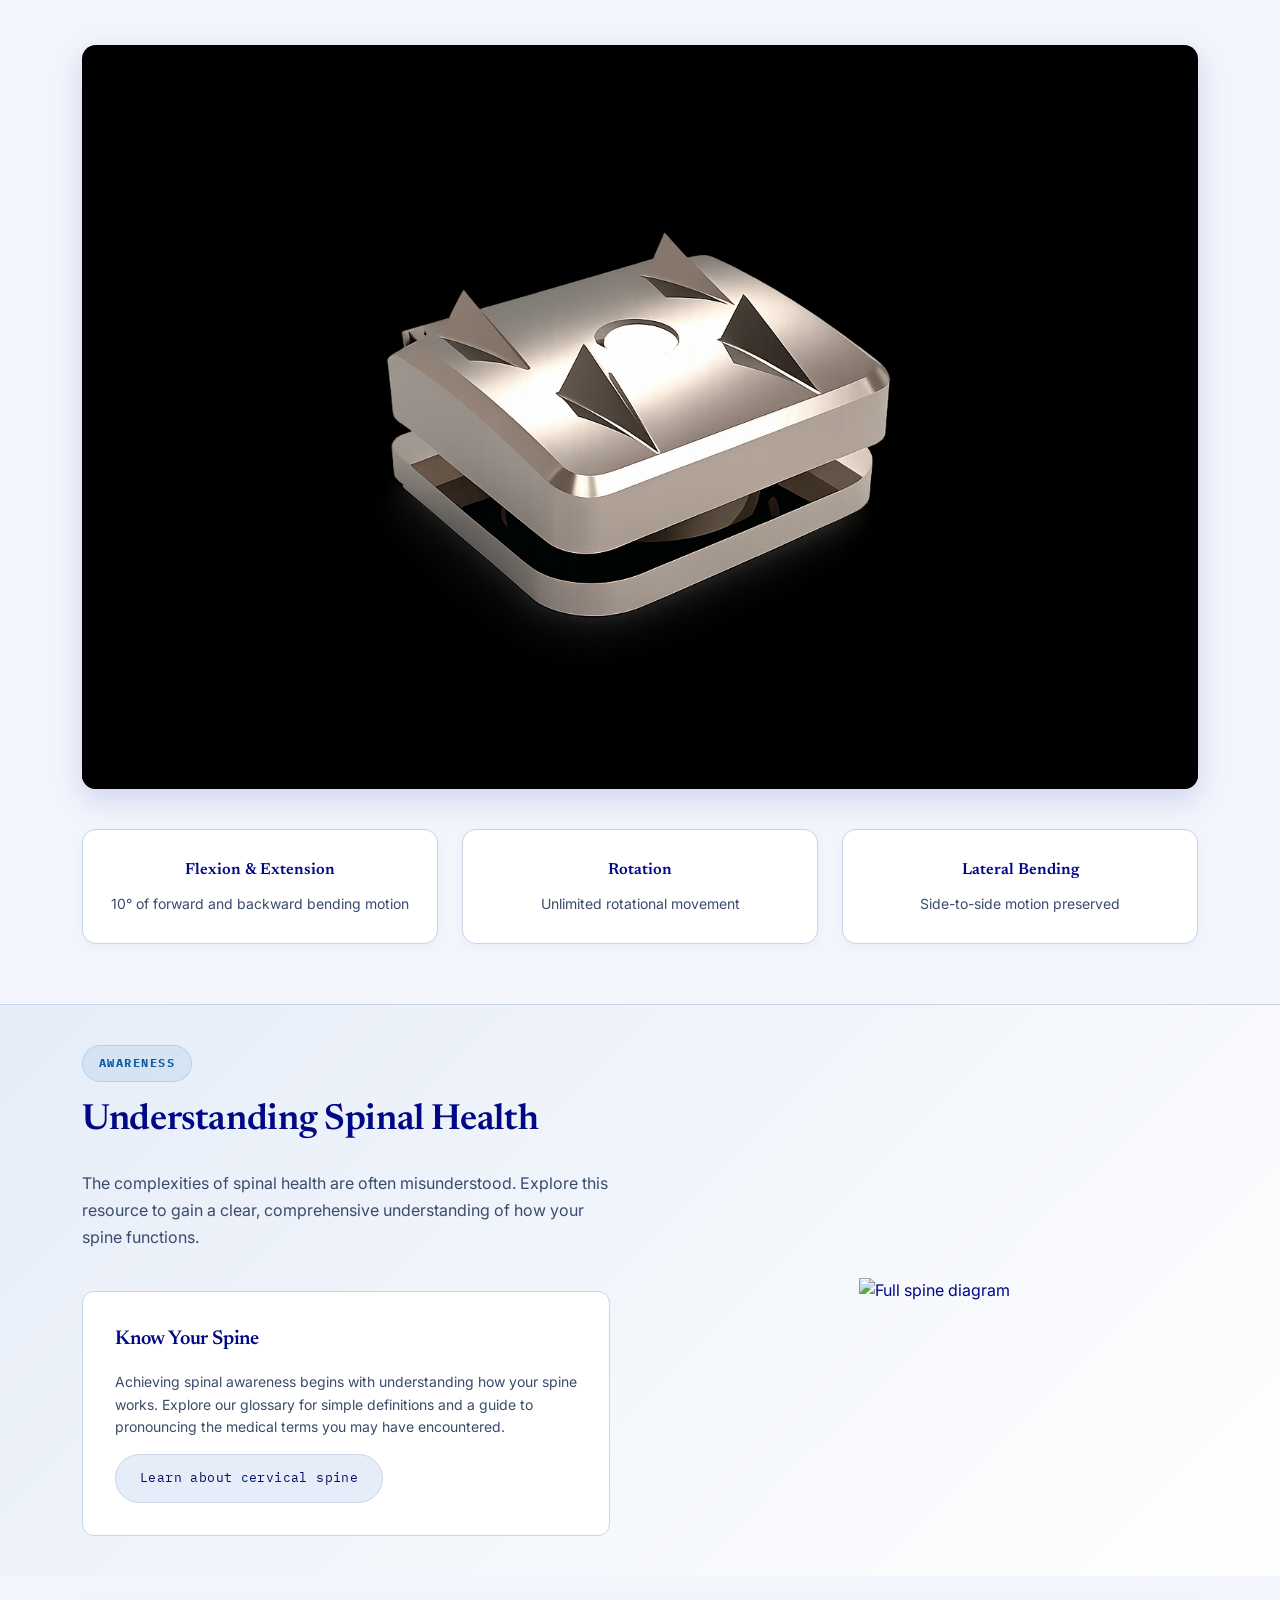
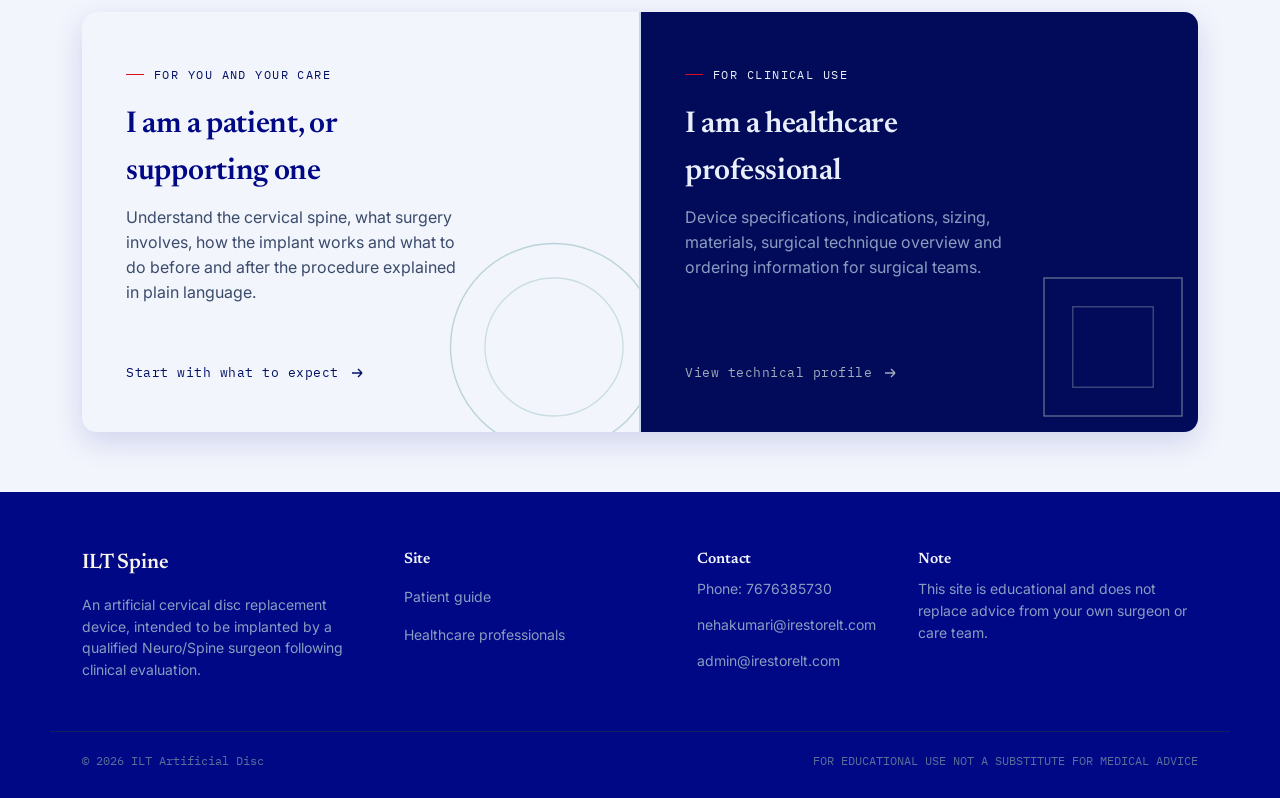
==== commit e6b2e3a6: "Replace SVG graphic with Full_spine.png image in Understanding Spinal Health section Co-Authored-By:" ====
--- a/index.html
+++ b/index.html
@@ -181,7 +181,7 @@
         </div>
         <div class="video-container">
           <video id="motionVideo" width="100%" height="auto" controls muted poster="assets/images/Cage_bg_removed.png">
-            <source src="assets/Video/Timeline 1.mp4" type="video/mp4">
+            <source src="assets/Video/Cage_spine_final_3.mp4" type="video/mp4">
             Your browser does not support the video tag.
           </video>
         </div>
@@ -220,16 +220,7 @@
             </div>
           </div>
           <div class="awareness-visual">
-            <svg viewBox="0 0 200 300" fill="none" width="100%" height="100%">
-              <circle cx="100" cy="50" r="20" stroke="currentColor" stroke-width="2" opacity="0.6" />
-              <rect x="90" y="75" width="20" height="15" stroke="currentColor" stroke-width="2" opacity="0.6" />
-              <rect x="90" y="95" width="20" height="15" stroke="currentColor" stroke-width="2" opacity="0.5" />
-              <rect x="90" y="115" width="20" height="15" stroke="currentColor" stroke-width="2" opacity="0.5" />
-              <rect x="90" y="135" width="20" height="15" stroke="currentColor" stroke-width="2" opacity="0.4" />
-              <rect x="90" y="155" width="20" height="15" stroke="currentColor" stroke-width="2" opacity="0.4" />
-              <line x1="85" y1="85" x2="70" y2="75" stroke="currentColor" stroke-width="1.5" opacity="0.5" />
-              <line x1="115" y1="85" x2="130" y2="75" stroke="currentColor" stroke-width="1.5" opacity="0.5" />
-            </svg>
+            <img src="assets/images/Full_spine.png" alt="Full spine diagram" />
           </div>
         </div>
       </div>
@@ -318,7 +309,7 @@
         </a>
         <p style="max-width: 280px">
           An artificial cervical disc replacement device, intended to be
-          implanted by a qualified Neoro and spine surgeon following clinical
+          implanted by a qualified Neuro/Spine surgeon following clinical
           evaluation.
         </p>
       </div>
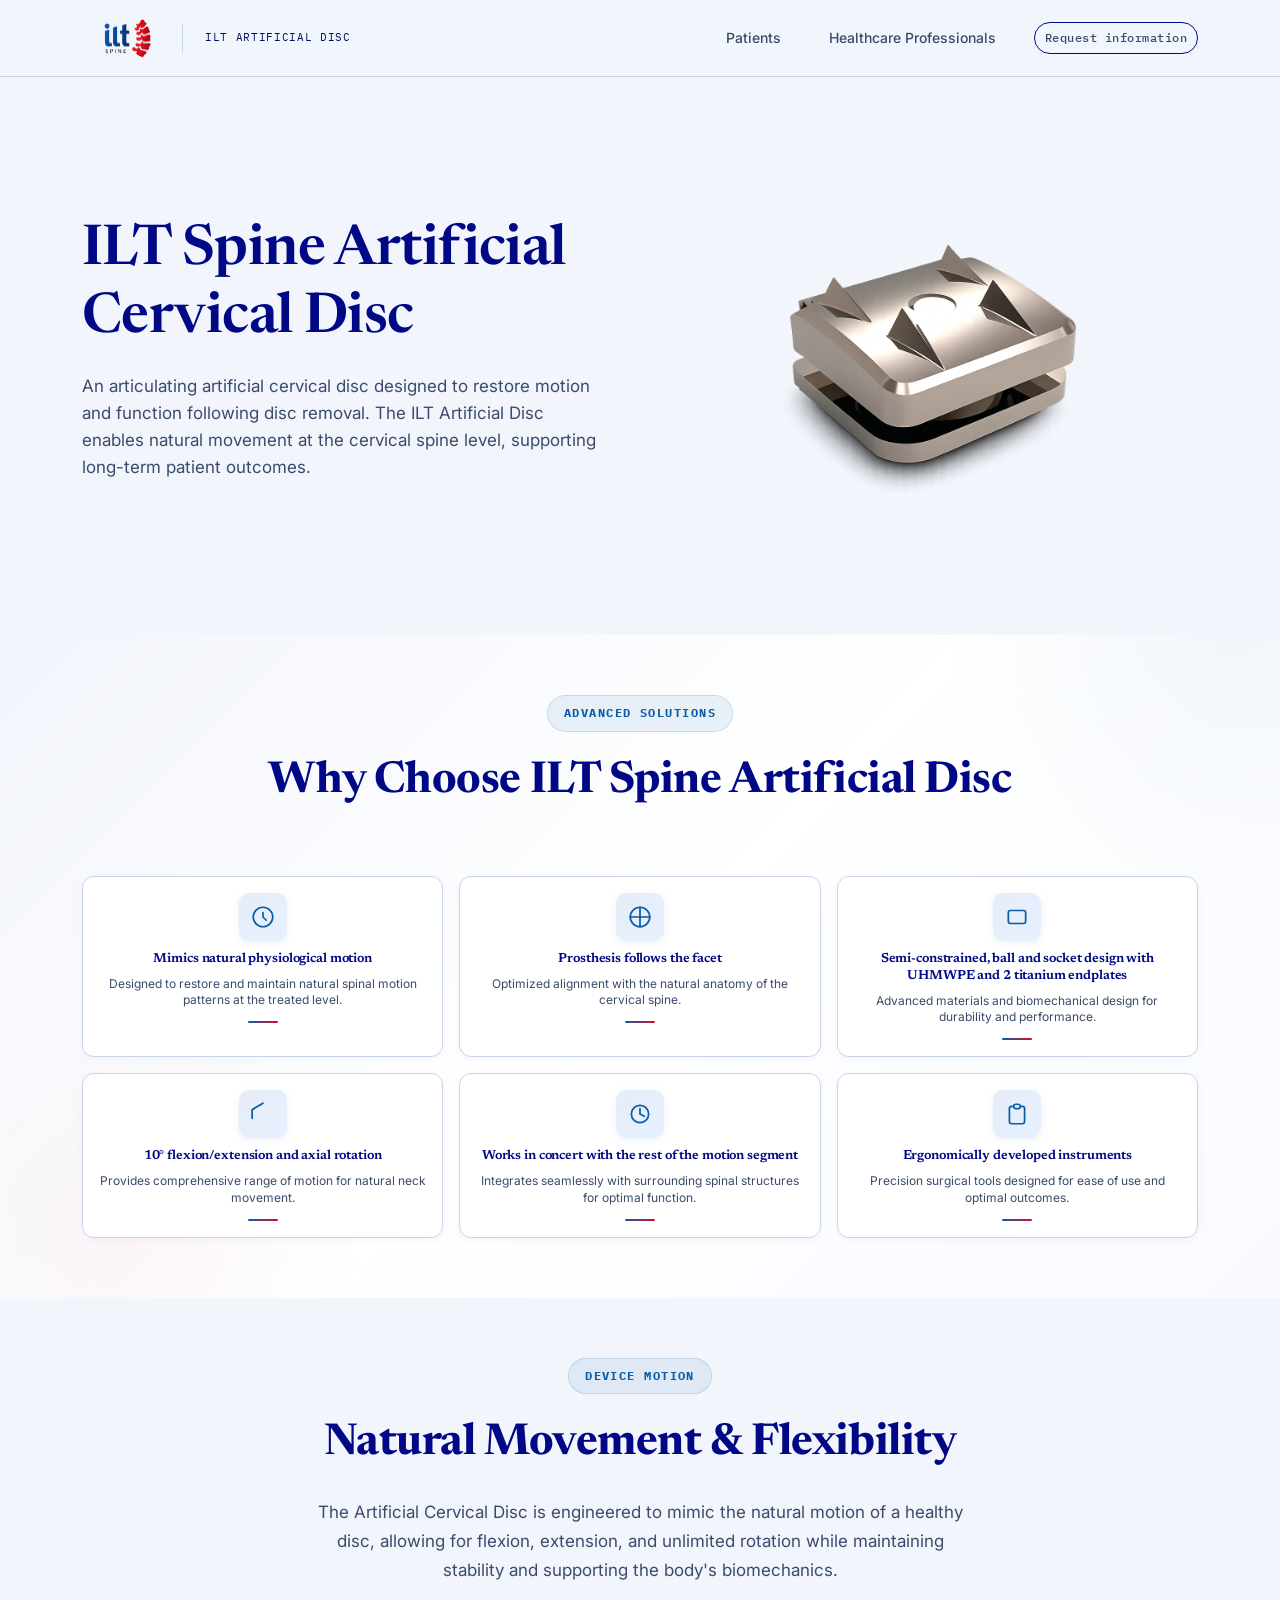
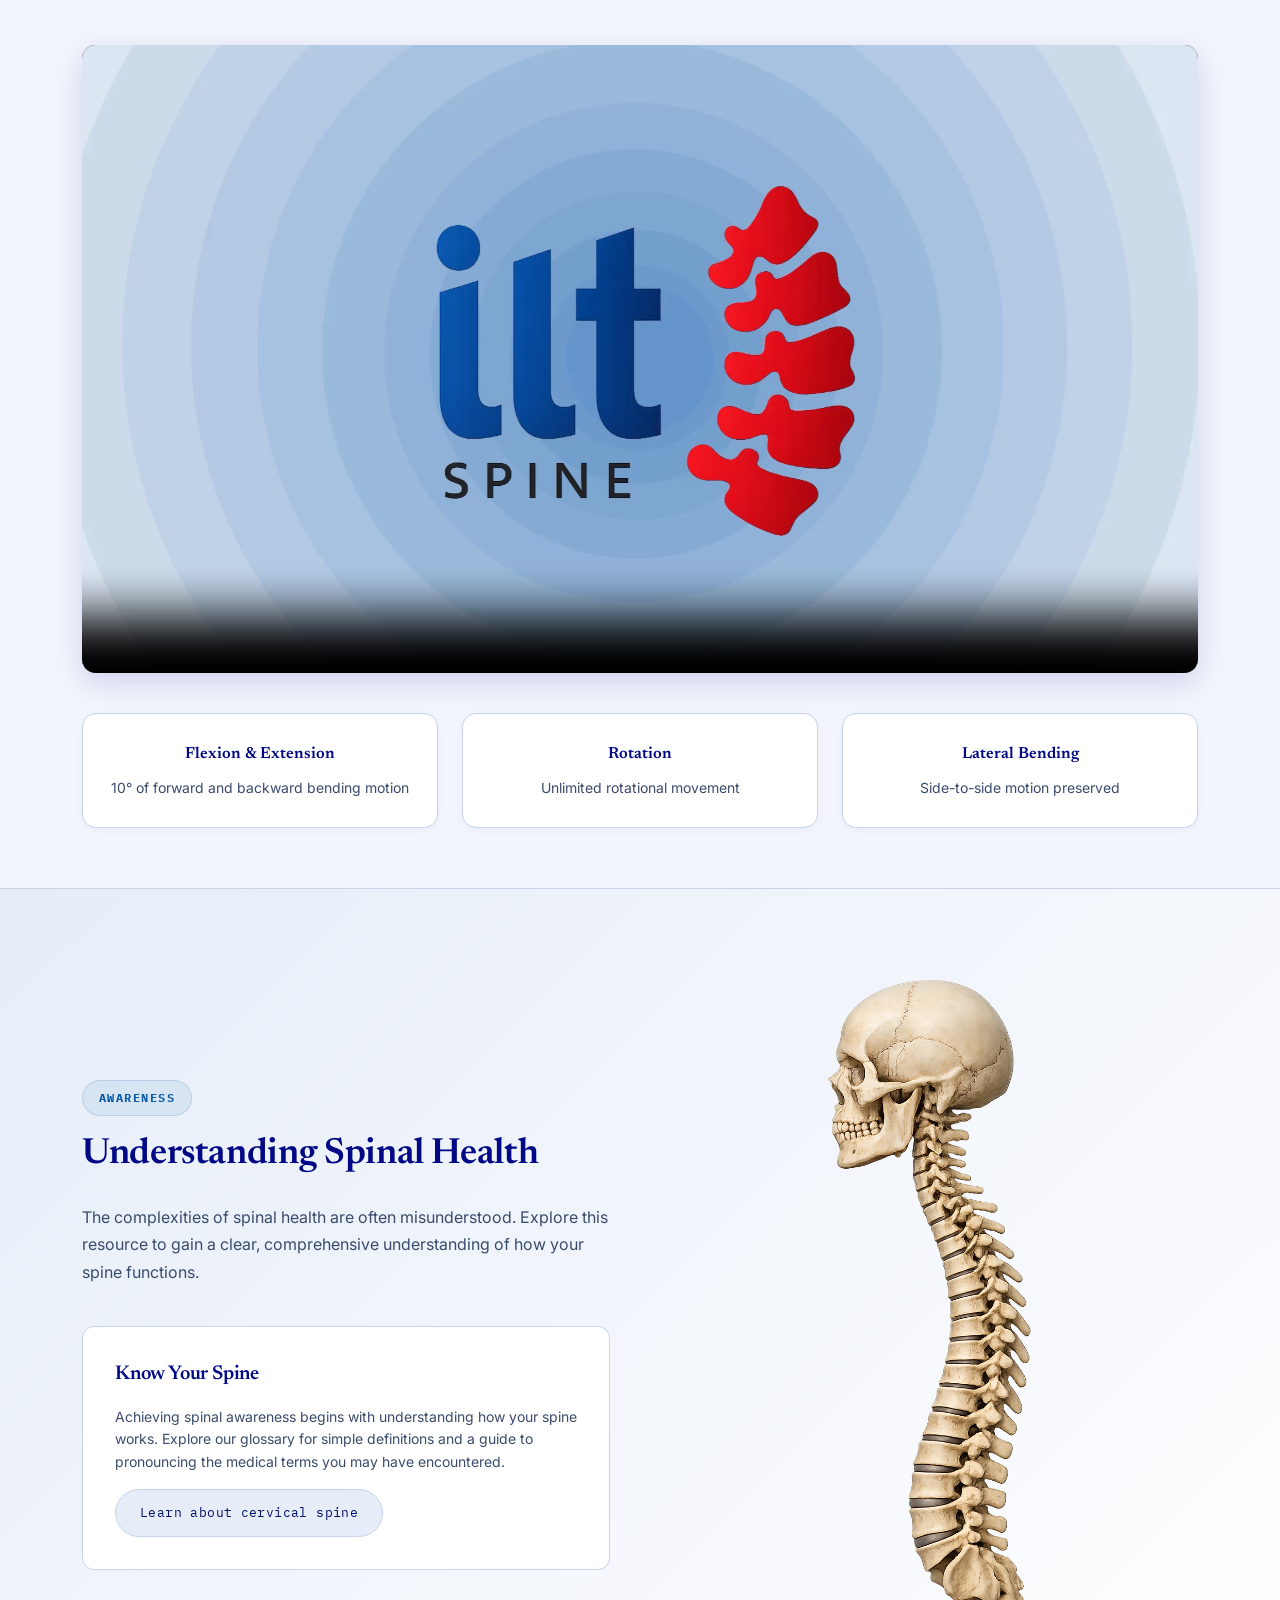
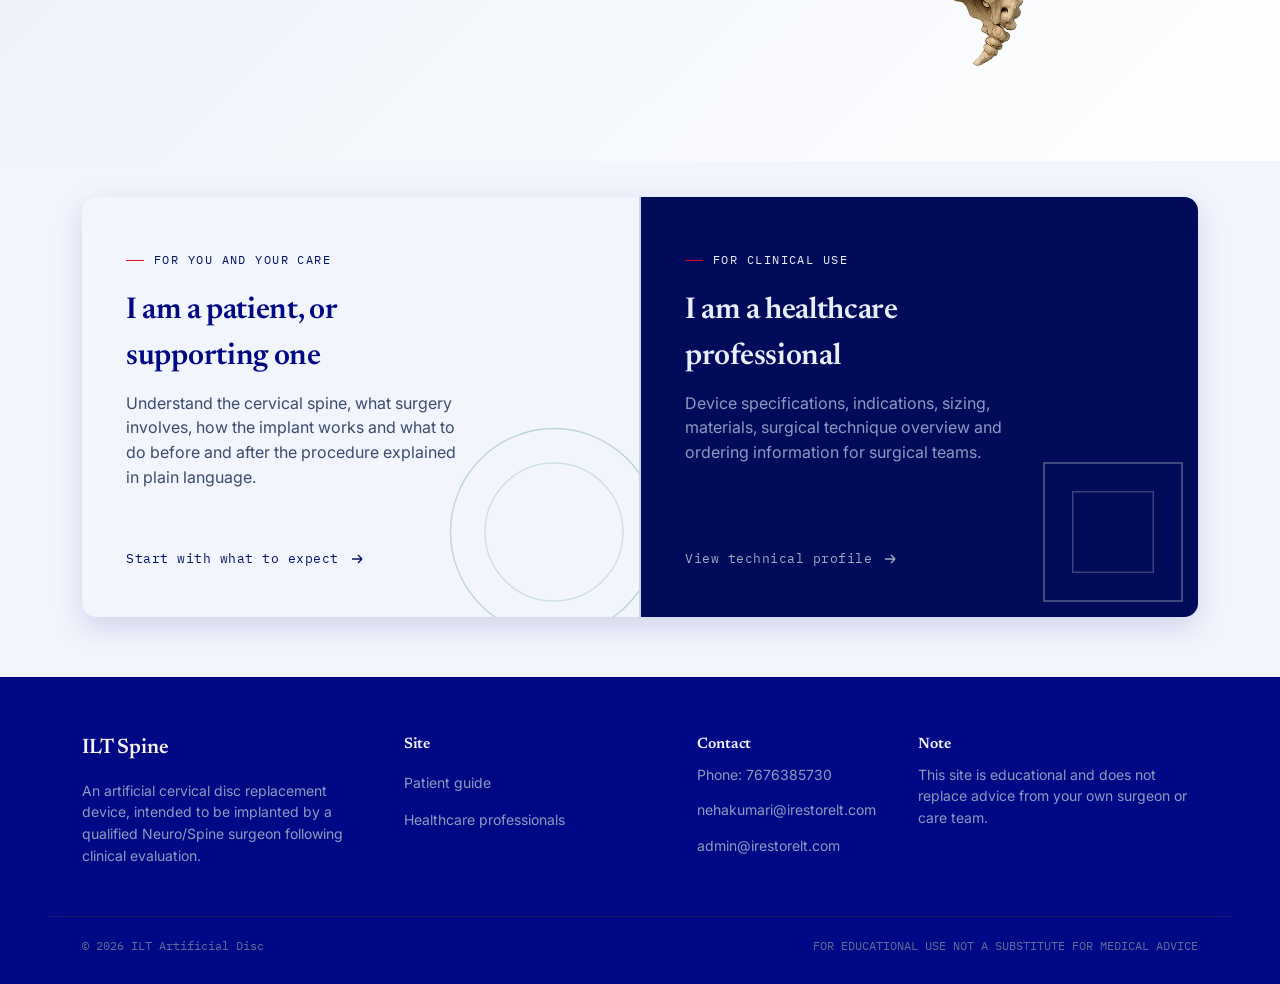
==== commit 4e931ac9: "Update website pages and add new animation assets with Git LFS. - Modified index.html and profession" ====
--- a/index.html
+++ b/index.html
@@ -136,7 +136,7 @@
                       stroke-linecap="round" stroke-linejoin="round" />
                   </svg>
                 </div>
-                <h4>10° flexion/extension and unlimited rotation</h4>
+                <h4>10° flexion/extension and axial rotation</h4>
                 <p>Provides comprehensive range of motion for natural neck movement.</p>
                 <div class="feature-accent"></div>
               </div>
@@ -180,8 +180,9 @@
             supporting the body's biomechanics.</p>
         </div>
         <div class="video-container">
-          <video id="motionVideo" width="100%" height="auto" controls muted poster="assets/images/Cage_bg_removed.png">
-            <source src="assets/Video/Cage_spine_final_3.mp4" type="video/mp4">
+          <video id="motionVideo" width="100%" height="auto" controls
+            poster="assets/images/ILT_Animation_thumbnail.png">
+            <source src="assets/Video/ILT_Animation_no_water.mp4" type="video/mp4">
             Your browser does not support the video tag.
           </video>
         </div>
